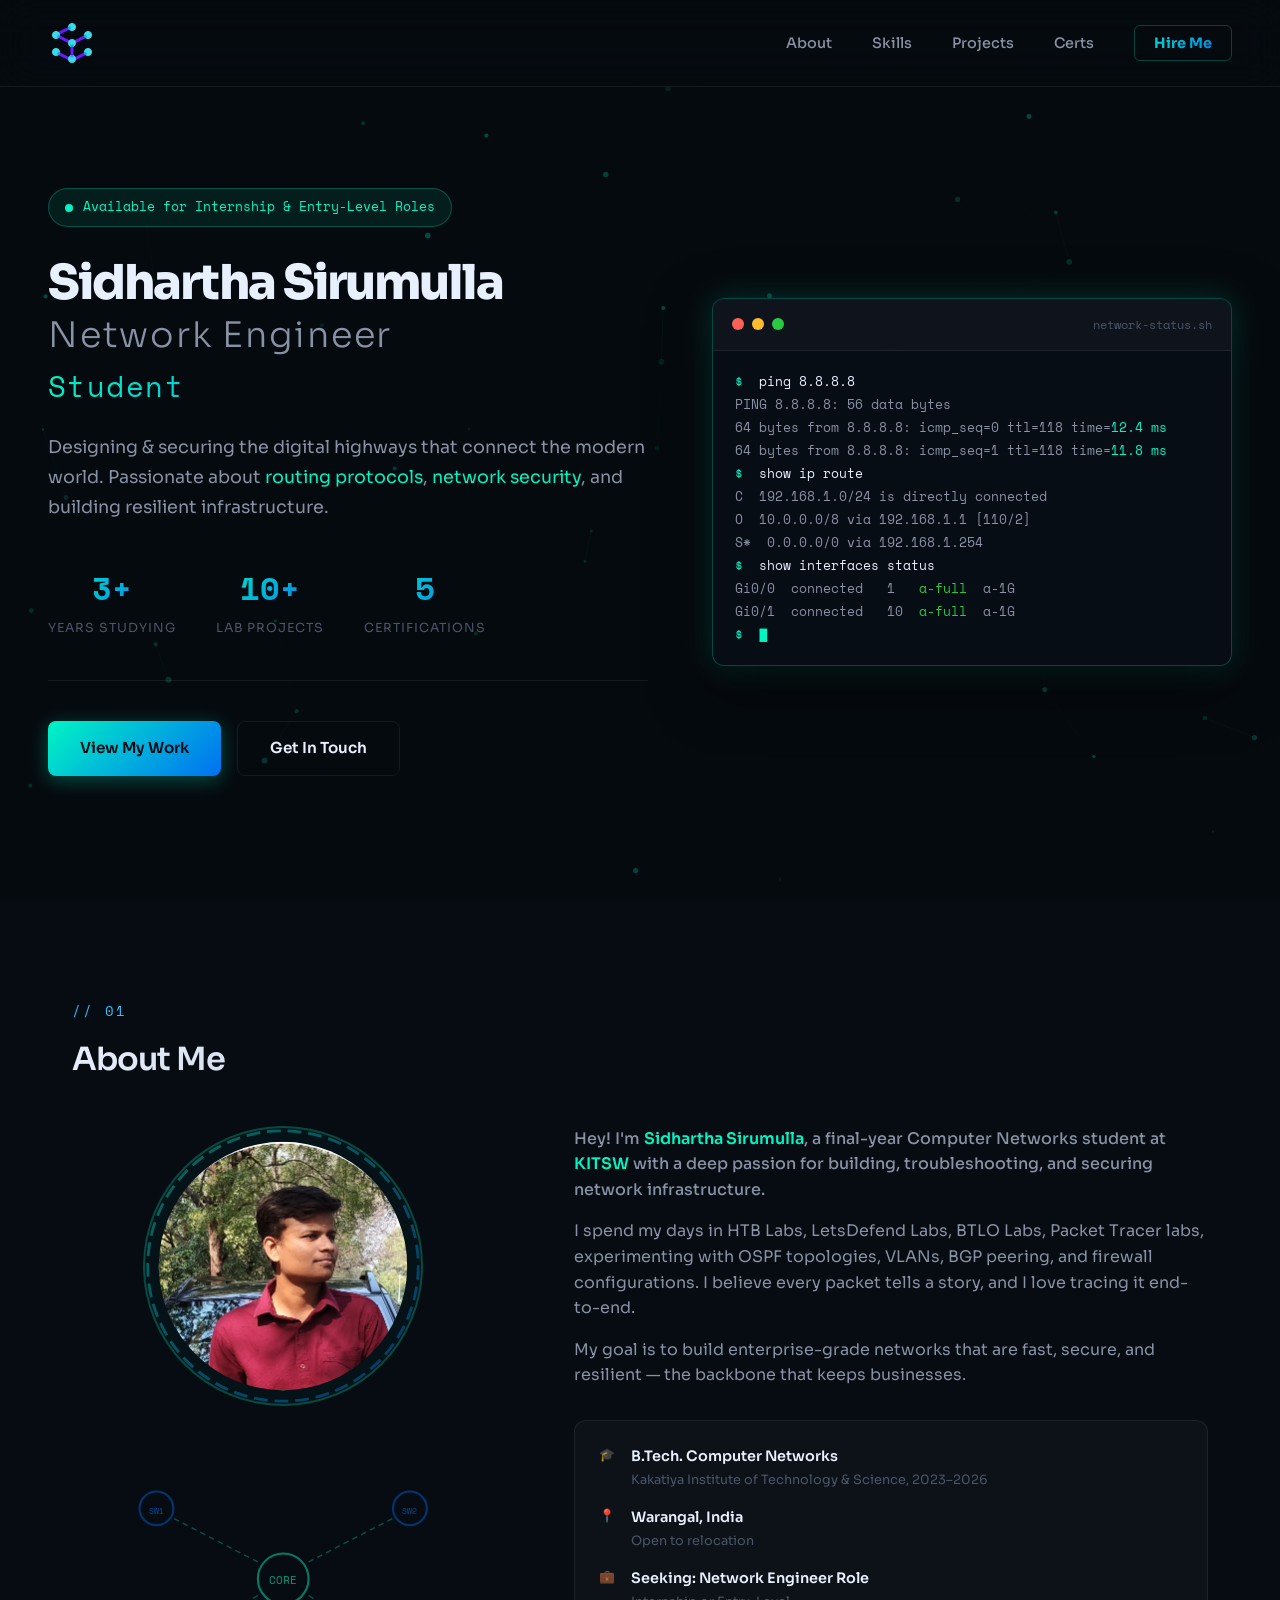
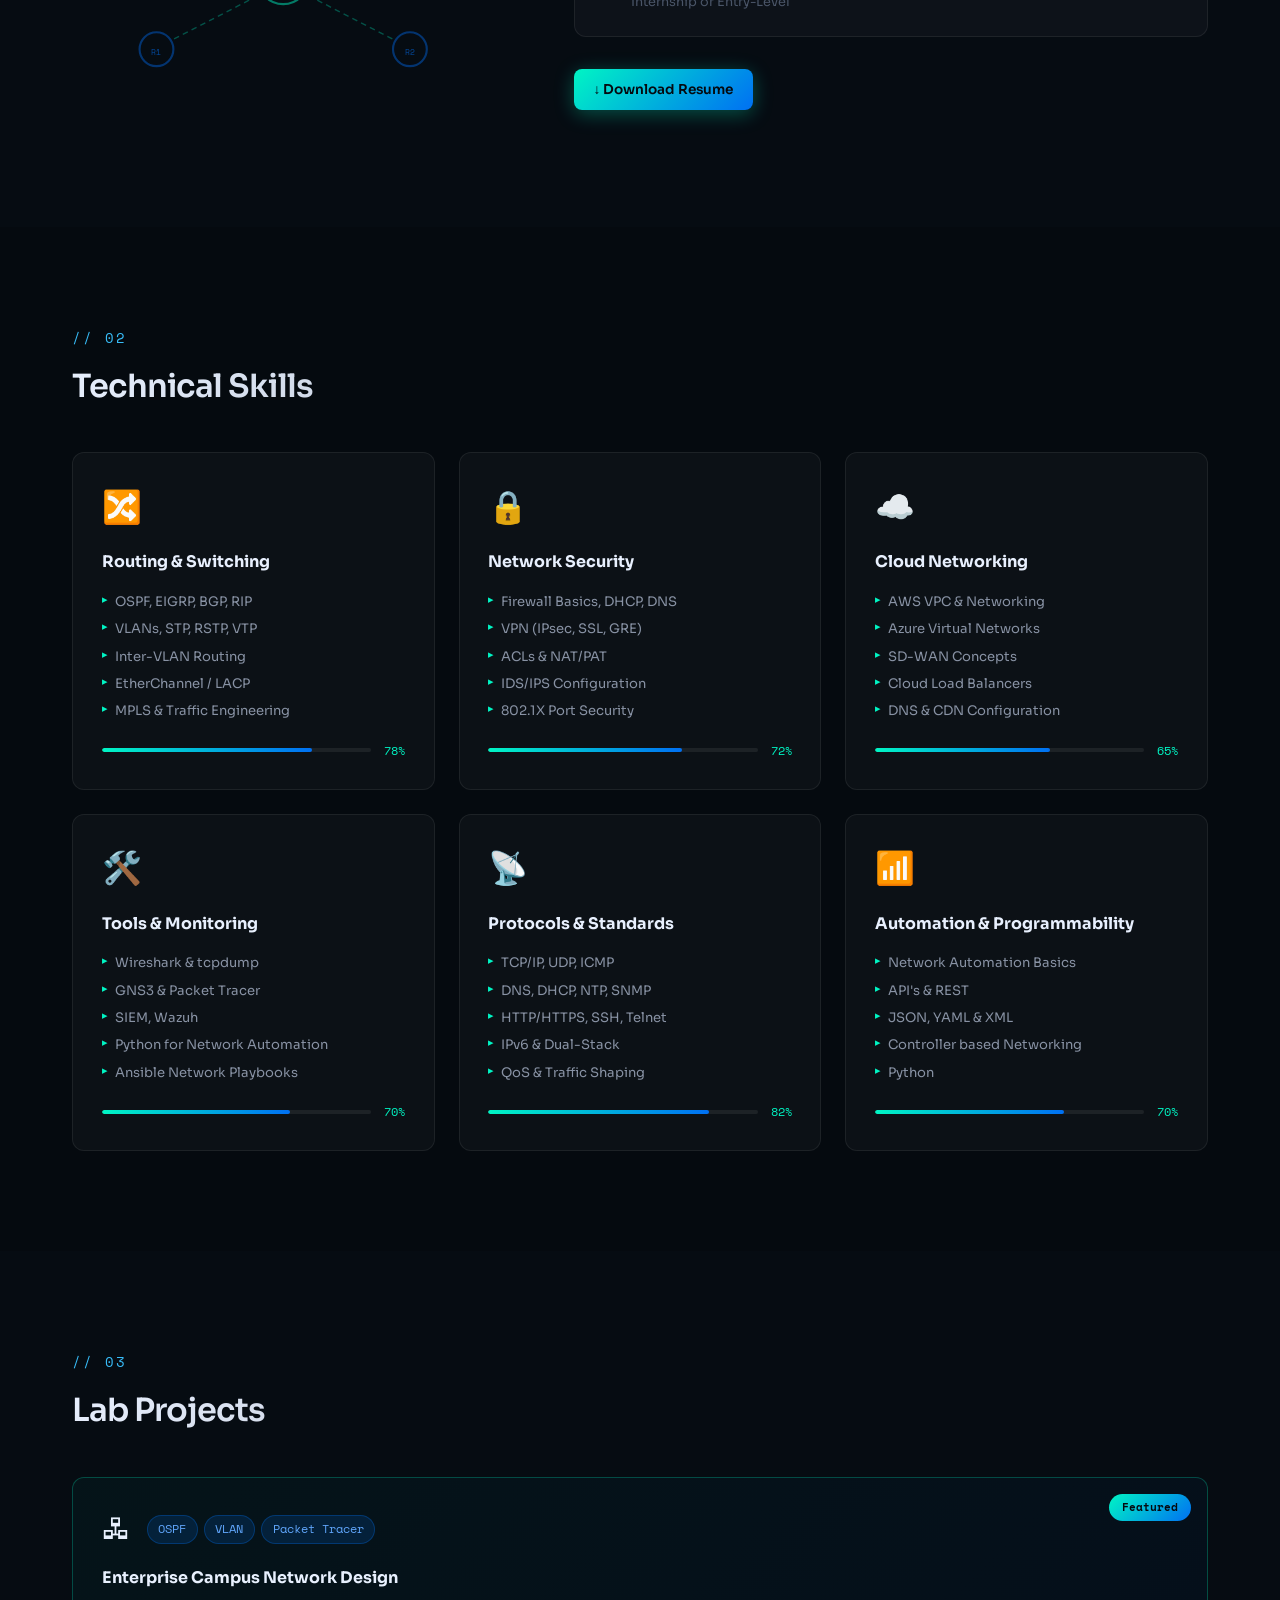
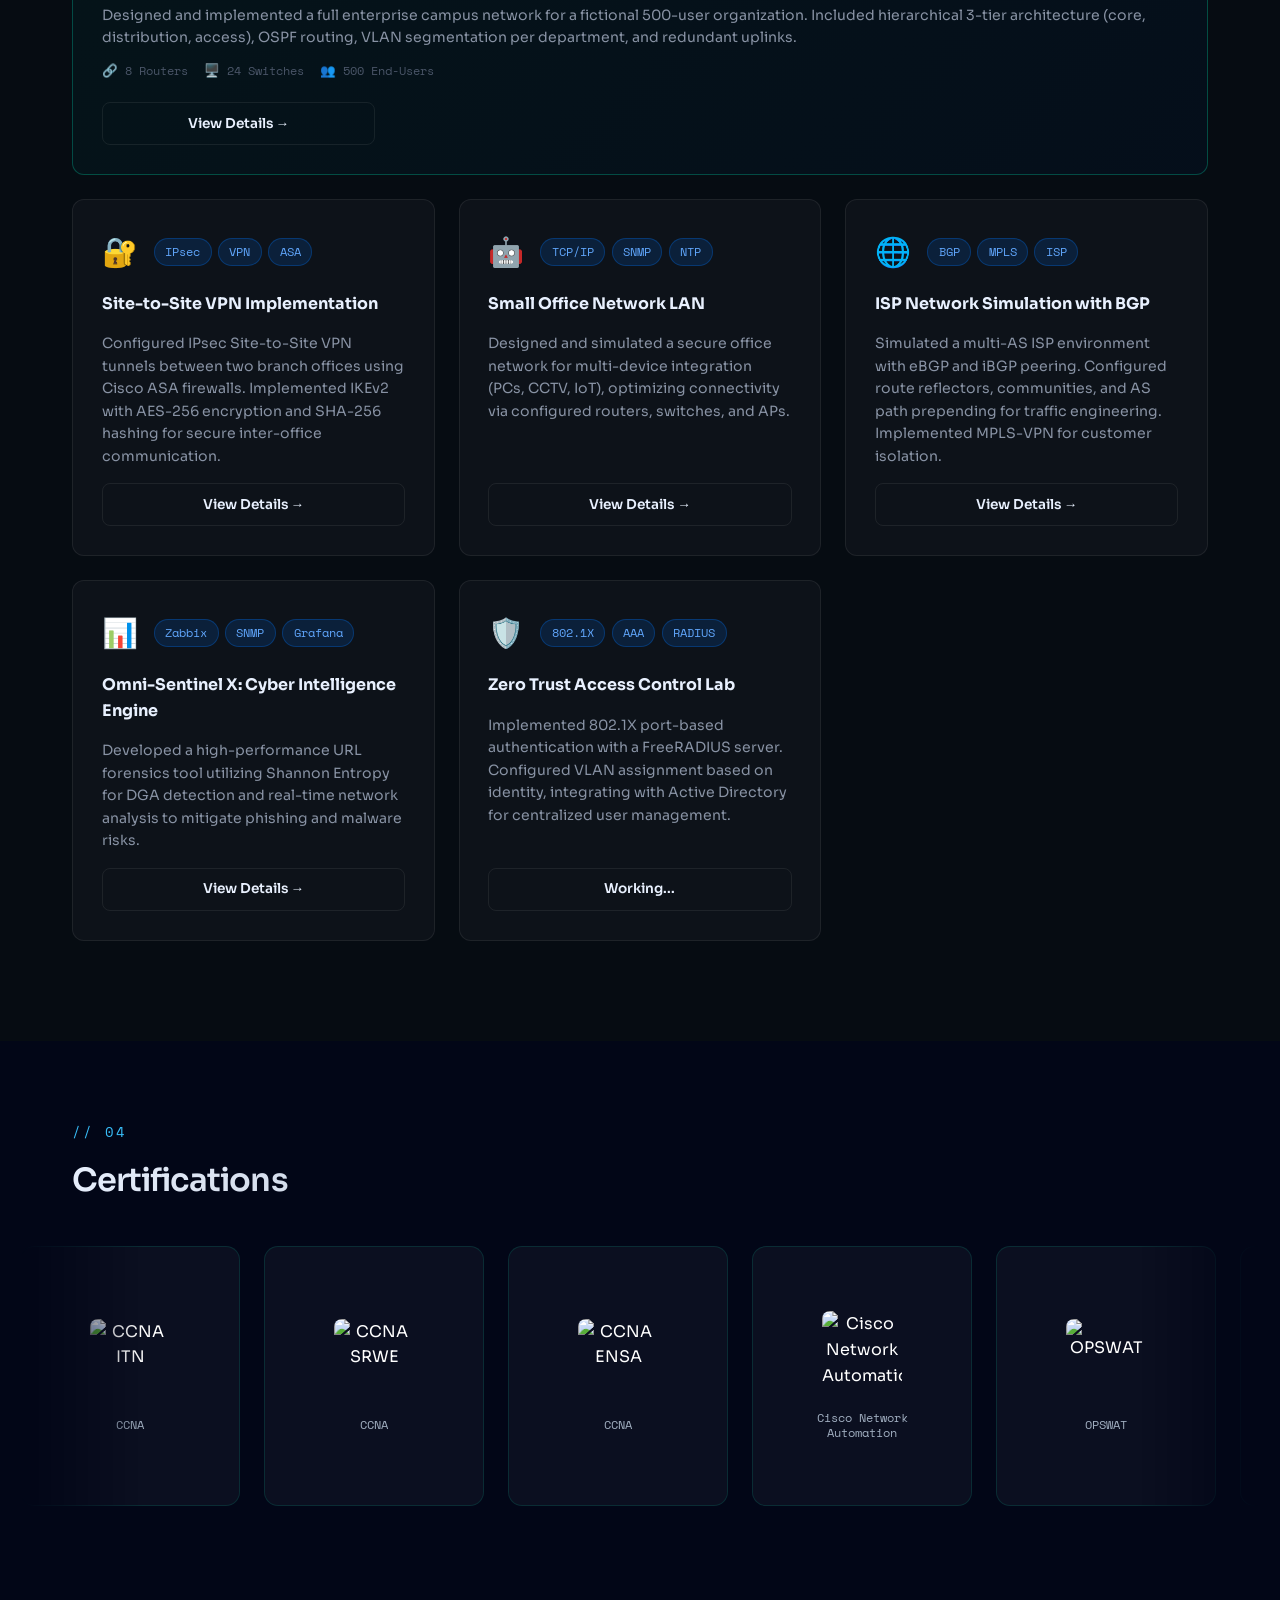
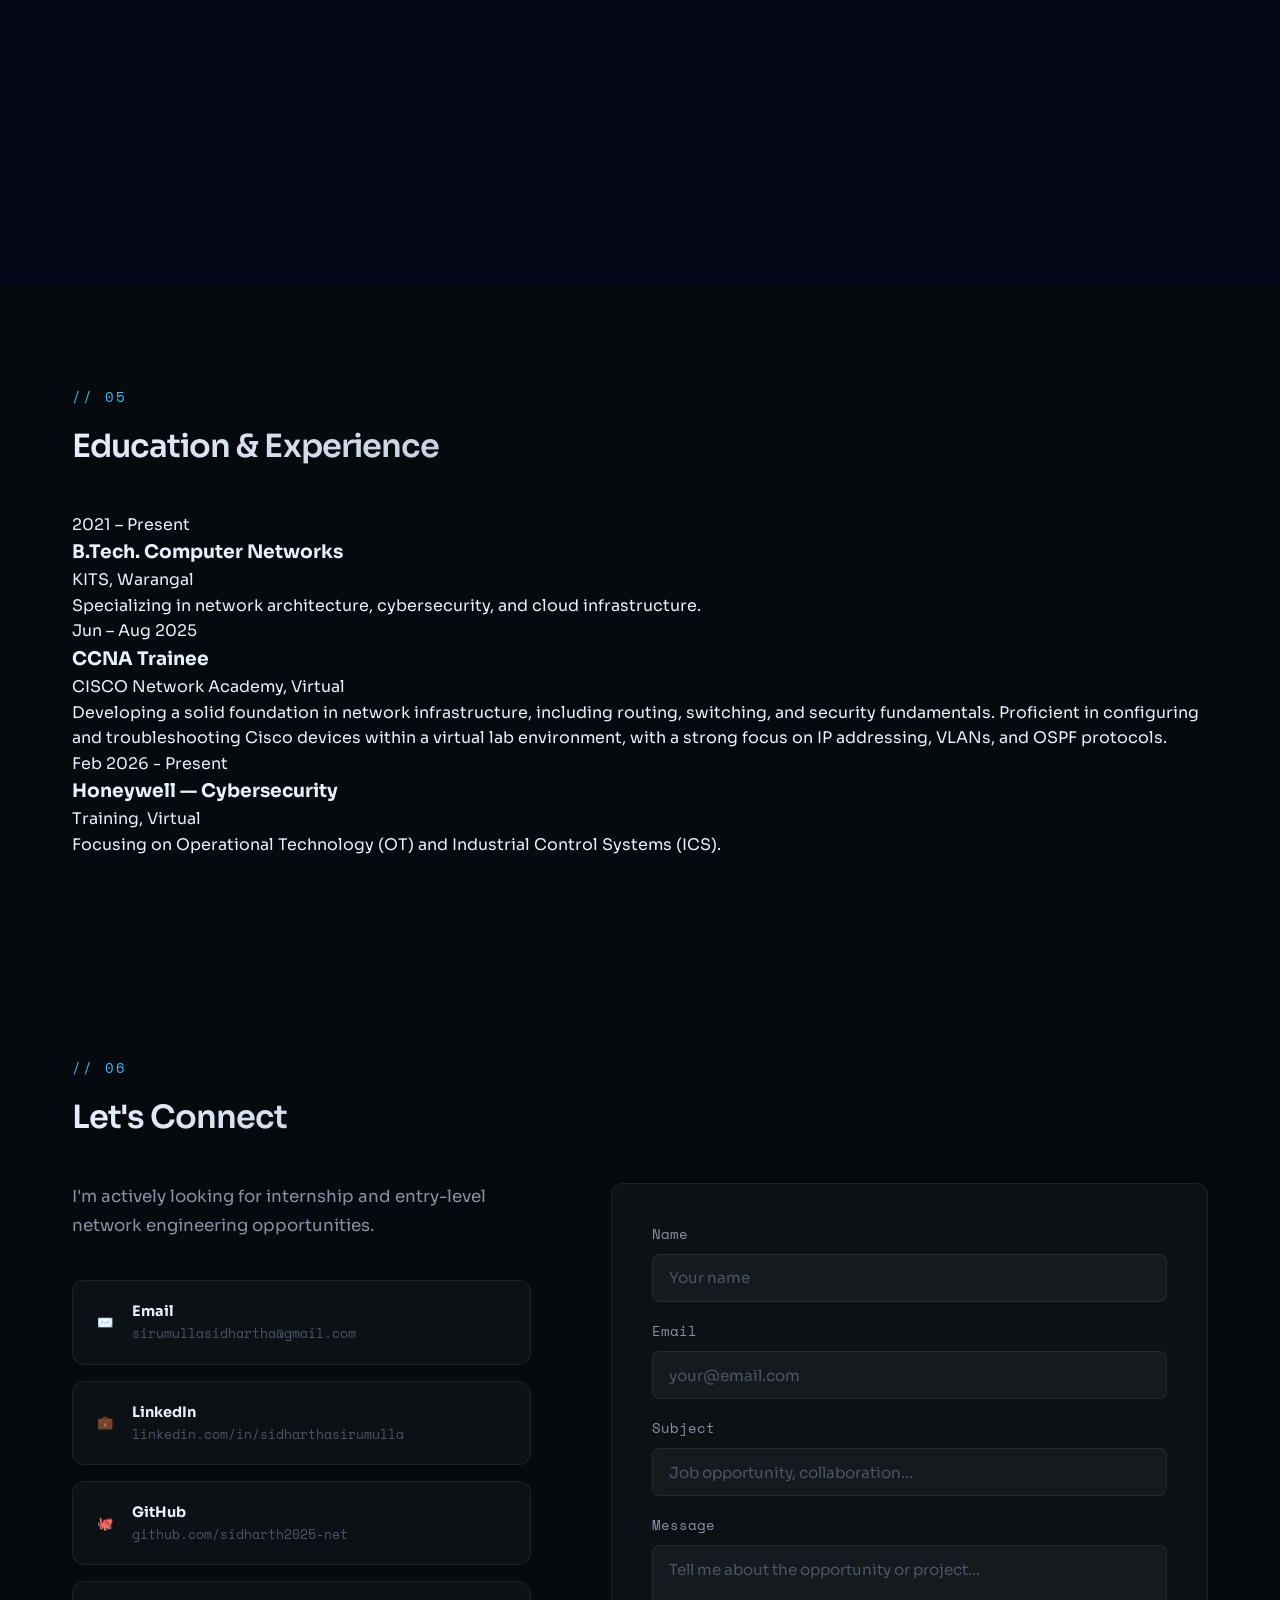
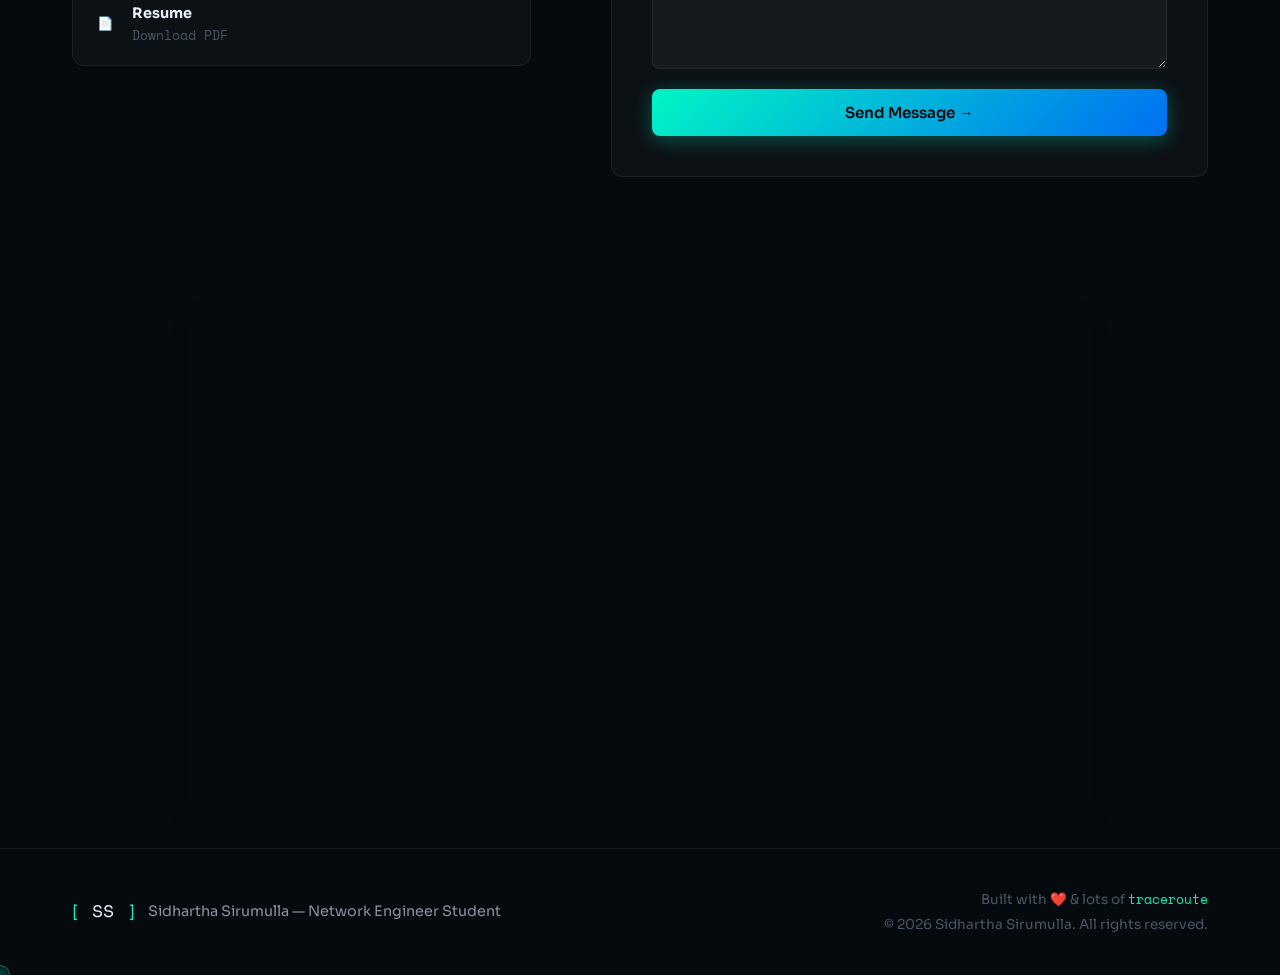
==== index.html @ 229ccf68 "Replace images in marquee with new logos" ====
<!DOCTYPE html>
<html lang="en">
<head>
  <meta charset="UTF-8" />
  <meta name="viewport" content="width=device-width, initial-scale=1.0" />
  <title>Sidhartha Sirumulla — Network Engineer</title>
  <link rel="stylesheet" href="css/style.css" />
  <link rel="preconnect" href="https://fonts.googleapis.com">
  <link href="https://fonts.googleapis.com/css2?family=Space+Mono:ital,wght@0,400;0,700;1,400&family=Sora:wght@300;400;500;600;700;800&display=swap" rel="stylesheet">
</head>
<body>

  <!-- Animated background -->
  <canvas id="networkCanvas"></canvas>

  <!-- Navigation -->
  <nav class="nav" id="nav">
    <div class="nav__logo">
      <span class="nav__logo-bracket"><img src="assets/logo.png" alt="Network Logo" class="circle-logo"></span>
     </div>

    <ul class="nav__links">
      <li><a href="#about">About</a></li>
      <li><a href="#skills">Skills</a></li>
      <li><a href="#projects">Projects</a></li>
      <li><a href="#certifications">Certs</a></li>
      <li><a href="#contact" class="nav__cta">Hire Me</a></li>
    </ul>
    <button class="nav__hamburger" id="hamburger" aria-label="Menu">
      <span></span><span></span><span></span>
    </button>
  </nav>

  <!-- Mobile Menu -->
  <div class="mobile-menu" id="mobileMenu">
    <ul>
      <li><a href="#about" class="mobile-link">About</a></li>
      <li><a href="#skills" class="mobile-link">Skills</a></li>
      <li><a href="#projects" class="mobile-link">Projects</a></li>
      <li><a href="#certifications" class="mobile-link">Certs</a></li>
      <li><a href="#contact" class="mobile-link">Hire Me</a></li>
    </ul>
  </div>

  <!-- Hero Section -->
  <section class="hero" id="home">
    <div class="hero__content">
      <div class="hero__tag">
        <span class="dot pulse"></span>
        Available for Internship &amp; Entry-Level Roles
      </div>
      <h1 class="hero__title">
        <span class="hero__name">Sidhartha Sirumulla</span>
        <span class="hero__role">Network Engineer</span>
        <span class="hero__role hero__role--accent">Student</span>
      </h1>
      <p class="hero__subtitle">
        Designing &amp; securing the digital highways that connect the modern world. 
        Passionate about <em>routing protocols</em>, <em>network security</em>, and building 
        resilient infrastructure.
      </p>
      <div class="hero__stats">
        <div class="stat">
          <span class="stat__number">3+</span>
          <span class="stat__label">Years Studying</span>
        </div>
        <div class="stat">
          <span class="stat__number">10+</span>
          <span class="stat__label">Lab Projects</span>
        </div>
        <div class="stat">
          <span class="stat__number">5</span>
          <span class="stat__label">Certifications</span>
        </div>
      </div>
      <div class="hero__actions">
        <a href="#projects" class="btn btn--primary">View My Work</a>
        <a href="#contact" class="btn btn--ghost">Get In Touch</a>
      </div>
    </div>
    <div class="hero__visual">
      <div class="terminal">
        <div class="terminal__header">
          <span class="terminal__dot terminal__dot--red"></span>
          <span class="terminal__dot terminal__dot--yellow"></span>
          <span class="terminal__dot terminal__dot--green"></span>
          <span class="terminal__title">network-status.sh</span>
        </div>
        <div class="terminal__body" id="terminalBody">
          <div class="terminal__line"><span class="t-prompt">$</span> <span class="t-cmd">ping 8.8.8.8</span></div>
          <div class="terminal__line t-output">PING 8.8.8.8: 56 data bytes</div>
          <div class="terminal__line t-output">64 bytes from 8.8.8.8: icmp_seq=0 ttl=118 time=<span class="t-highlight">12.4 ms</span></div>
          <div class="terminal__line t-output">64 bytes from 8.8.8.8: icmp_seq=1 ttl=118 time=<span class="t-highlight">11.8 ms</span></div>
          <div class="terminal__line"><span class="t-prompt">$</span> <span class="t-cmd">show ip route</span></div>
          <div class="terminal__line t-output">C&nbsp;&nbsp;192.168.1.0/24 is directly connected</div>
          <div class="terminal__line t-output">O&nbsp;&nbsp;10.0.0.0/8 via 192.168.1.1 [110/2]</div>
          <div class="terminal__line t-output">S*&nbsp; 0.0.0.0/0 via 192.168.1.254</div>
          <div class="terminal__line"><span class="t-prompt">$</span> <span class="t-cmd">show interfaces status</span></div>
          <div class="terminal__line t-output">Gi0/0&nbsp;&nbsp;connected&nbsp;&nbsp;&nbsp;1&nbsp;&nbsp;&nbsp;<span class="t-green">a-full</span>&nbsp;&nbsp;a-1G</div>
          <div class="terminal__line t-output">Gi0/1&nbsp;&nbsp;connected&nbsp;&nbsp;&nbsp;10&nbsp;&nbsp;<span class="t-green">a-full</span>&nbsp;&nbsp;a-1G</div>
          <div class="terminal__line"><span class="t-prompt">$</span> <span class="t-cursor">█</span></div>
        </div>
      </div>
    </div>
  </section>

  <!-- About Section -->
  <section class="section about" id="about">
    <div class="container">
      <div class="section__header">
        <span class="section__tag">// 01</span>
        <h2 class="section__title">About Me</h2>
      </div>
      <div class="about__grid">
        <div class="about__image-wrapper">
          <div class="about__avatar">
            <div class="about__avatar-inner">
              <svg viewBox="0 0 200 200" class="avatar-svg" xmlns="http://www.w3.org/2000/svg">
                <defs>
                  <pattern id="userImage" x="0" y="0" height="100%" width="100%" patternContentUnits="objectBoundingBox">
                   <image href="assets/SID.png" preserveAspectRatio="xMidYMid slice" x="0" y="0" width="1" height="1" />
                  </pattern>
                  <linearGradient id="avatarGrad" x1="0%" y1="0%" x2="100%" y2="100%">
                    <stop offset="0%" style="stop-color:#00f5c4;stop-opacity:1" />
                    <stop offset="100%" style="stop-color:#0070f3;stop-opacity:1" />
                  </linearGradient>
                </defs>
                <circle cx="100" cy="100" r="90" fill="url(#userImage)" />
                <circle cx="100" cy="100" r="98" fill="none" stroke="url(#avatarGrad)" stroke-width="2" stroke-dasharray="10 5" opacity="0.4"/>
              </svg>
            </div>
          </div>
          <div class="about__topology">
            <svg viewBox="0 0 300 200" class="topology-svg">
              <defs>
                <marker id="arrow" markerWidth="8" markerHeight="8" refX="4" refY="4" orient="auto">
                  <path d="M0,0 L0,8 L8,4 z" fill="#00f5c4" opacity="0.6"/>
                </marker>
              </defs>
              <circle cx="150" cy="100" r="18" fill="none" stroke="#00f5c4" stroke-width="1.5" opacity="0.8"/>
              <circle cx="60" cy="50" r="12" fill="none" stroke="#0070f3" stroke-width="1.5" opacity="0.7"/>
              <circle cx="240" cy="50" r="12" fill="none" stroke="#0070f3" stroke-width="1.5" opacity="0.7"/>
              <circle cx="60" cy="150" r="12" fill="none" stroke="#0070f3" stroke-width="1.5" opacity="0.7"/>
              <circle cx="240" cy="150" r="12" fill="none" stroke="#0070f3" stroke-width="1.5" opacity="0.7"/>
              <line x1="132" y1="88" x2="72" y2="57" stroke="#00f5c4" stroke-width="1" opacity="0.5" stroke-dasharray="4 3"/>
              <line x1="168" y1="88" x2="228" y2="57" stroke="#00f5c4" stroke-width="1" opacity="0.5" stroke-dasharray="4 3"/>
              <line x1="132" y1="112" x2="72" y2="143" stroke="#00f5c4" stroke-width="1" opacity="0.5" stroke-dasharray="4 3"/>
              <line x1="168" y1="112" x2="228" y2="143" stroke="#00f5c4" stroke-width="1" opacity="0.5" stroke-dasharray="4 3"/>
              <text x="150" y="104" text-anchor="middle" fill="#00f5c4" font-size="8" font-family="Space Mono">CORE</text>
              <text x="60" y="54" text-anchor="middle" fill="#0070f3" font-size="6" font-family="Space Mono">SW1</text>
              <text x="240" y="54" text-anchor="middle" fill="#0070f3" font-size="6" font-family="Space Mono">SW2</text>
              <text x="60" y="154" text-anchor="middle" fill="#0070f3" font-size="6" font-family="Space Mono">R1</text>
              <text x="240" y="154" text-anchor="middle" fill="#0070f3" font-size="6" font-family="Space Mono">R2</text>
            </svg>
          </div>
        </div>
        <div class="about__text">
          <p class="about__intro">
            Hey! I'm <strong>Sidhartha Sirumulla</strong>, a final-year Computer Networks student at 
            <strong>KITSW</strong> with a deep passion for building, troubleshooting, and securing 
            network infrastructure.
          </p>
          <p>
            I spend my days in HTB Labs, LetsDefend Labs, BTLO Labs, Packet Tracer labs, experimenting with OSPF topologies, 
            VLANs, BGP peering, and firewall configurations. I believe every packet tells a story, 
            and I love tracing it end-to-end.
          </p>
          <p>
            My goal is to build enterprise-grade networks that are fast, secure, and resilient — 
            the backbone that keeps businesses.
          </p>
          <div class="about__highlights">
            <div class="highlight">
              <span class="highlight__icon">🎓</span>
              <div>
                <strong>B.Tech. Computer Networks</strong>
                <span>Kakatiya Institute of Technology &amp; Science, 2023–2026</span>
              </div>
            </div>
            <div class="highlight">
              <span class="highlight__icon">📍</span>
              <div>
                <strong>Warangal, India</strong>
                <span>Open to relocation</span>
              </div>
            </div>
            <div class="highlight">
              <span class="highlight__icon">💼</span>
              <div>
                <strong>Seeking: Network Engineer Role</strong>
                <span>Internship or Entry-Level</span>
              </div>
            </div>
          </div>
          <a href="#" class="btn btn--primary btn--sm" download>↓ Download Resume</a>
        </div>
      </div>
    </div>
  </section>

  <!-- Skills Section -->
  <section class="section skills" id="skills">
    <div class="container">
      <div class="section__header">
        <span class="section__tag">// 02</span>
        <h2 class="section__title">Technical Skills</h2>
      </div>
      <div class="skills__grid">
        <div class="skill-card" data-category="routing">
          <div class="skill-card__icon">🔀</div>
          <h3>Routing &amp; Switching</h3>
          <ul class="skill-list">
            <li>OSPF, EIGRP, BGP, RIP</li>
            <li>VLANs, STP, RSTP, VTP</li>
            <li>Inter-VLAN Routing</li>
            <li>EtherChannel / LACP</li>
            <li>MPLS &amp; Traffic Engineering</li>
          </ul>
          <div class="skill-bar">
            <div class="skill-bar__fill" data-width="78"></div>
            <span>78%</span>
          </div>
        </div>

        <div class="skill-card" data-category="security">
          <div class="skill-card__icon">🔒</div>
          <h3>Network Security</h3>
          <ul class="skill-list">
            <li>Firewall Basics, DHCP, DNS</li>
            <li>VPN (IPsec, SSL, GRE)</li>
            <li>ACLs &amp; NAT/PAT</li>
            <li>IDS/IPS Configuration</li>
            <li>802.1X Port Security</li>
          </ul>
          <div class="skill-bar">
            <div class="skill-bar__fill" data-width="72"></div>
            <span>72%</span>
          </div>
        </div>

        <div class="skill-card" data-category="cloud">
          <div class="skill-card__icon">☁️</div>
          <h3>Cloud Networking</h3>
          <ul class="skill-list">
            <li>AWS VPC &amp; Networking</li>
            <li>Azure Virtual Networks</li>
            <li>SD-WAN Concepts</li>
            <li>Cloud Load Balancers</li>
            <li>DNS &amp; CDN Configuration</li>
          </ul>
          <div class="skill-bar">
            <div class="skill-bar__fill" data-width="65"></div>
            <span>65%</span>
          </div>
        </div>

        <div class="skill-card" data-category="tools">
          <div class="skill-card__icon">🛠️</div>
          <h3>Tools &amp; Monitoring</h3>
          <ul class="skill-list">
            <li>Wireshark &amp; tcpdump</li>
            <li>GNS3 &amp; Packet Tracer</li>
            <li>SIEM, Wazuh</li>
            <li>Python for Network Automation</li>
            <li>Ansible Network Playbooks</li>
          </ul>
          <div class="skill-bar">
            <div class="skill-bar__fill" data-width="70"></div>
            <span>70%</span>
          </div>
        </div>

        <div class="skill-card" data-category="protocols">
          <div class="skill-card__icon">📡</div>
          <h3>Protocols &amp; Standards</h3>
          <ul class="skill-list">
            <li>TCP/IP, UDP, ICMP</li>
            <li>DNS, DHCP, NTP, SNMP</li>
            <li>HTTP/HTTPS, SSH, Telnet</li>
            <li>IPv6 &amp; Dual-Stack</li>
            <li>QoS &amp; Traffic Shaping</li>
          </ul>
          <div class="skill-bar">
            <div class="skill-bar__fill" data-width="82"></div>
            <span>82%</span>
          </div>
        </div>

        <div class="skill-card" data-category="wireless">
          <div class="skill-card__icon">📶</div>
          <h3>Automation &amp; Programmability</h3>
          <ul class="skill-list">
            <li>Network Automation Basics</li>
            <li>API's &amp; REST</li>
            <li>JSON, YAML &amp; XML</li>
            <li>Controller based Networking</li>
            <li>Python</li>
          </ul>
          <div class="skill-bar">
            <div class="skill-bar__fill" data-width="70"></div>
            <span>70%</span>
          </div>
        </div>
      </div>
    </div>
  </section>

  <!-- Projects Section -->
  <section class="section projects" id="projects">
    <div class="container">
      <div class="section__header">
        <span class="section__tag">// 03</span>
        <h2 class="section__title">Lab Projects</h2>
      </div>
      <div class="projects__grid">

        <div class="project-card project-card--featured">
          <div class="project-card__badge">Featured</div>
          <div class="project-card__header">
            <span class="project-card__icon">🖧</span>
            <div class="project-card__tags">
              <span class="tag">OSPF</span>
              <span class="tag">VLAN</span>
              <span class="tag">Packet Tracer</span>
            </div>
          </div>
          <h3>Enterprise Campus Network Design</h3>
          <p>Designed and implemented a full enterprise campus network for a fictional 500-user organization. Included hierarchical 3-tier architecture (core, distribution, access), OSPF routing, VLAN segmentation per department, and redundant uplinks.</p>
          <div class="project-card__meta">
            <span>🔗 8 Routers</span>
            <span>🖥️ 24 Switches</span>
            <span>👥 500 End-Users</span>
          </div>
          <a href="https://github.com/sidharth2025-net/" class="btn btn--ghost btn--sm">View Details →</a>
        </div>

        <div class="project-card">
          <div class="project-card__header">
            <span class="project-card__icon">🔐</span>
            <div class="project-card__tags">
              <span class="tag">IPsec</span>
              <span class="tag">VPN</span>
              <span class="tag">ASA</span>
            </div>
          </div>
          <h3>Site-to-Site VPN Implementation</h3>
          <p>Configured IPsec Site-to-Site VPN tunnels between two branch offices using Cisco ASA firewalls. Implemented IKEv2 with AES-256 encryption and SHA-256 hashing for secure inter-office communication.</p>
          <a href="#" class="btn btn--ghost btn--sm">View Details →</a>
        </div>

        <div class="project-card">
          <div class="project-card__header">
            <span class="project-card__icon">🤖</span>
            <div class="project-card__tags">
              <span class="tag">TCP/IP</span>
              <span class="tag">SNMP</span>
              <span class="tag">NTP</span>
            </div>
          </div>
          <h3>Small Office Network LAN</h3>
          <p>Designed and simulated a secure office network for multi-device integration (PCs, CCTV, IoT), optimizing connectivity via configured routers, switches, and APs.</p>
          <a href="https://github.com/sidharth2025-net/" class="btn btn--ghost btn--sm">View Details →</a>
        </div>

        <div class="project-card">
          <div class="project-card__header">
            <span class="project-card__icon">🌐</span>
            <div class="project-card__tags">
              <span class="tag">BGP</span>
              <span class="tag">MPLS</span>
              <span class="tag">ISP</span>
            </div>
          </div>
          <h3>ISP Network Simulation with BGP</h3>
          <p>Simulated a multi-AS ISP environment with eBGP and iBGP peering. Configured route reflectors, communities, and AS path prepending for traffic engineering. Implemented MPLS-VPN for customer isolation.</p>
          <a href="https://github.com/sidharth2025-net/" class="btn btn--ghost btn--sm">View Details →</a>
        </div>

        <div class="project-card">
          <div class="project-card__header">
            <span class="project-card__icon">📊</span>
            <div class="project-card__tags">
              <span class="tag">Zabbix</span>
              <span class="tag">SNMP</span>
              <span class="tag">Grafana</span>
            </div>
          </div>
          <h3>Omni-Sentinel X: Cyber Intelligence Engine</h3>
          <p>Developed a high-performance URL forensics tool utilizing Shannon Entropy for DGA detection and real-time network analysis to mitigate phishing and malware risks.</p>
          <a href="https://github.com/sidharth2025-net/" class="btn btn--ghost btn--sm">View Details →</a>
        </div>

        <div class="project-card">
          <div class="project-card__header">
            <span class="project-card__icon">🛡️</span>
            <div class="project-card__tags">
              <span class="tag">802.1X</span>
              <span class="tag">AAA</span>
              <span class="tag">RADIUS</span>
            </div>
          </div>
          <h3>Zero Trust Access Control Lab</h3>
          <p>Implemented 802.1X port-based authentication with a FreeRADIUS server. Configured VLAN assignment based on identity, integrating with Active Directory for centralized user management.</p>
          <a href="#" class="btn btn--ghost btn--sm">Working...</a>
        </div>

      </div>
    </div>
  </section>

  <!-- Certifications Section (Slider) -->
  <section class="section certifications" id="certifications">
    <div class="container">
      <div class="section__header">
        <span class="section__tag">// 04</span>
        <h2 class="section__title">Certifications</h2>
      </div>
    </div>

    <div class="slider">
      <div class="slide-track">
        <!-- 1 -->
        <a href="https://www.credly.com/badges/31ad99c6-0f93-495c-8d7b-565d39bf2bb3/linked_in_profile" target="_blank" class="slide">
          <img src="https://images.credly.com/size/680x680/images/70d71df5-f3dc-4380-9b9d-f22513a70417/CCNAITN__1_.png" alt="CCNA ITN">
          <p>CCNA</p>
        </a>
        <!-- 2 -->
        <a href="https://www.credly.com/badges/12c4d7bf-adf1-41ee-b54d-535ee3696ea5/linked_in_profile" target="_blank" class="slide">
          <img src="https://images.credly.com/size/680x680/images/f4ccdba9-dd65-4349-baad-8f05df116443/CCNASRWE__1_.png" alt="CCNA SRWE">
          <p>CCNA</p>
        </a>
        <!-- 3 -->
        <a href="https://www.credly.com/badges/fb88f563-c188-46c8-a377-d1b3a8cd65c1/linked_in_profile" target="_blank" class="slide">
          <img src="https://images.credly.com/size/680x680/images/0a6d331e-8abf-4272-a949-33f754569a76/CCNAENSA__1_.png" alt="CCNA ENSA">
          <p>CCNA</p>
        </a>
        <!-- 4 -->
        <a href="https://www.credly.com/badges/8f665a6a-078d-4576-93a8-9c869bc997ef/linked_in_profile" target="_blank" class="slide">
          <img src="https://images.credly.com/size/680x680/images/e4da2c8b-8802-40d5-88a0-990f75c34a73/blob" alt="Cisco Network Automation">
          <p>Cisco Network Automation</p>
        </a>
        <!-- 5 -->
        <a href="https://learn.opswatacademy.com/certificate/zWPYdnDJJw" target="_blank" class="slide">
          <img src="https://images.credly.com/size/680x680/images/f9f3c533-9b5a-47eb-8a3e-5734663116c0/image.png" alt="OPSWAT">
          <p>OPSWAT</p>
        </a>
        <!-- 6 -->
        <a href="https://www.credly.com/badges/f869fca0-7827-44db-8bab-03fd6849f8b8/linked_in_profile" target="_blank" class="slide">
          <img src="https://images.credly.com/size/680x680/images/30816e43-2550-4e1c-be22-3f03c5573bb9/blob" alt="AWS">
          <p>AWS</p>
        </a>
        <!-- 7 -->
        <a href="https://www.credly.com/badges/e4f4b823-d1fc-4715-b5f6-987aa0429d9c/linked_in_profile" target="_blank" class="slide">
          <img src="https://images.credly.com/size/680x680/images/4dda8ae4-99ee-476c-bca3-6f0adbab42fe/image.png" alt="Google Cloud Computing">
          <p>Google Cloud Computing</p>
        </a>
        <!-- 8 -->
        <a href="http://credly.com/badges/6d1bc478-bcc7-44dc-9717-500075e1c408/linked_in_profile" target="_blank" class="slide">
          <img src="https://images.credly.com/size/680x680/images/22a0ece5-ff05-4594-8320-25e55e9ae203/image.png" alt="Fortinet">
          <p>Fortinet</p>
        </a>
        <!-- 9 -->
        <a href="http://credly.com/badges/27a6719b-26fb-45d4-a42e-f6992ba24755/linked_in_profile" target="_blank" class="slide">
          <img src="https://images.credly.com/size/680x680/images/b3ed05c5-4411-4ee6-b2a2-58a187a76b8d/blob" alt="Cisco">
          <p>Cisco</p>
        </a>
        <!-- 10 -->
        <a href="https://www.credly.com/badges/2c34575e-73ba-4dc1-ade3-6cb97beffb94/linked_in_profile" target="_blank" class="slide">
          <img src="https://images.credly.com/size/680x680/images/00634f82-b07f-4bbd-a6bb-53de397fc3a6/image.png" alt="AWS">
          <p>AWS</p>
        </a>

        <!-- Duplicate set for seamless infinite scroll -->
        <a href="https://www.credly.com/badges/31ad99c6-0f93-495c-8d7b-565d39bf2bb3/linked_in_profile" target="_blank" class="slide">
          <img src="https://images.credly.com/size/680x680/images/70d71df5-f3dc-4380-9b9d-f22513a70417/CCNAITN__1_.png" alt="CCNA ITN">
          <p>CCNA</p>
        </a>
        <a href="https://www.credly.com/badges/12c4d7bf-adf1-41ee-b54d-535ee3696ea5/linked_in_profile" target="_blank" class="slide">
          <img src="https://images.credly.com/size/680x680/images/f4ccdba9-dd65-4349-baad-8f05df116443/CCNASRWE__1_.png" alt="CCNA SRWE">
          <p>CCNA</p>
        </a>
        <a href="https://www.credly.com/badges/fb88f563-c188-46c8-a377-d1b3a8cd65c1/linked_in_profile" target="_blank" class="slide">
          <img src="https://images.credly.com/size/680x680/images/0a6d331e-8abf-4272-a949-33f754569a76/CCNAENSA__1_.png" alt="CCNA ENSA">
          <p>CCNA</p>
        </a>
        <a href="https://www.credly.com/badges/8f665a6a-078d-4576-93a8-9c869bc997ef/linked_in_profile" target="_blank" class="slide">
          <img src="https://images.credly.com/size/680x680/images/e4da2c8b-8802-40d5-88a0-990f75c34a73/blob" alt="Cisco Network Automation">
          <p>Cisco Network Automation</p>
        </a>
        <a href="https://learn.opswatacademy.com/certificate/zWPYdnDJJw" target="_blank" class="slide">
          <img src="https://images.credly.com/size/680x680/images/f9f3c533-9b5a-47eb-8a3e-5734663116c0/image.png" alt="OPSWAT">
          <p>OPSWAT</p>
        </a>
        <a href="https://www.credly.com/badges/f869fca0-7827-44db-8bab-03fd6849f8b8/linked_in_profile" target="_blank" class="slide">
          <img src="https://images.credly.com/size/680x680/images/30816e43-2550-4e1c-be22-3f03c5573bb9/blob" alt="AWS">
          <p>AWS</p>
        </a>
        <a href="https://www.credly.com/badges/e4f4b823-d1fc-4715-b5f6-987aa0429d9c/linked_in_profile" target="_blank" class="slide">
          <img src="https://images.credly.com/size/680x680/images/4dda8ae4-99ee-476c-bca3-6f0adbab42fe/image.png" alt="Google Cloud Computing">
          <p>Google Cloud Computing</p>
        </a>
        <a href="http://credly.com/badges/6d1bc478-bcc7-44dc-9717-500075e1c408/linked_in_profile" target="_blank" class="slide">
          <img src="https://images.credly.com/size/680x680/images/22a0ece5-ff05-4594-8320-25e55e9ae203/image.png" alt="Fortinet">
          <p>Fortinet</p>
        </a>
        <a href="http://credly.com/badges/27a6719b-26fb-45d4-a42e-f6992ba24755/linked_in_profile" target="_blank" class="slide">
          <img src="https://images.credly.com/size/680x680/images/b3ed05c5-4411-4ee6-b2a2-58a187a76b8d/blob" alt="Cisco">
          <p>Cisco</p>
        </a>
        <a href="https://www.credly.com/badges/2c34575e-73ba-4dc1-ade3-6cb97beffb94/linked_in_profile" target="_blank" class="slide">
          <img src="https://images.credly.com/size/680x680/images/00634f82-b07f-4bbd-a6bb-53de397fc3a6/image.png" alt="AWS">
          <p>AWS</p>
        </a>
      </div>
    </div>

    <div class="marquee marquee--8">
      <div class="marquee__item">
        <img src="[data-uri]" width="100" height="100" alt="logo">
      </div>
      <div class="marquee__item">
        <img src="[data-uri]" width="100" height="100" alt="logo">
      </div>
      <div class="marquee__item">
        <img src="https://www.logo.wine/a/logo/Fortinet/Fortinet-Logo.wine.svg" width="100" height="100" alt="Fortinet">
      </div>
      <div class="marquee__item">
        <img src="https://www.vectorlogo.zone/logos/cisco/cisco-ar21.svg" width="100" height="100" alt="Cisco">
      </div>
      <div class="marquee__item">
        <img src="https://a.sfdcstatic.com/shared/images/c360-nav/salesforce-with-type-logo.svg" width="100" height="100" alt="Salesforce">
      </div>
      <div class="marquee__item">
        <img src="https://app.letsdefend.io/images/hb_logo.svg" width="100" height="100" alt="LetsDefend">
      </div>
      <div class="marquee__item">
        <img src="https://www.svgrepo.com/show/303143/microsoft-logo.svg" width="100" height="100" alt="Microsoft">
      </div>
      <div class="marquee__item">
        <img src="https://static.opswat.com/uploads/images/Socialimage300.png" width="100" height="100" alt="OPSWAT">
      </div>
      <div class="marquee__item">
        <img src="https://www.svgrepo.com/show/303108/google-icon-logo.svg" width="100" height="100" alt="HackTheBox">
      </div>
      <div class="marquee__item">
        <img src="https://www.svgrepo.com/svg/331300/aws" width="100" height="100" alt="Blue Team Labs">
      </div>
      <div class="marquee__item">
        <img src="https://www.honeywell.com/content/dam/honeywellbt/en/images/logos/honeywell-logo.svg" width="100" height="100" alt="Honeywell">
      </div>
    </div>
  </section>

  <!-- Education / Timeline -->
  <section class="section education" id="education">
    <div class="container">
      <div class="section__header">
        <span class="section__tag">// 05</span>
        <h2 class="section__title">Education &amp; Experience</h2>
      </div>
      <div class="timeline">
        <div class="timeline__item">
          <div class="timeline__dot"></div>
          <div class="timeline__date">2021 – Present</div>
          <div class="timeline__content">
            <h3>B.Tech. Computer Networks</h3>
            <span class="timeline__place">KITS, Warangal</span>
            <p>Specializing in network architecture, cybersecurity, and cloud infrastructure.</p>
          </div>
        </div>
        <div class="timeline__item">
          <div class="timeline__dot"></div>
          <div class="timeline__date">Jun – Aug 2025</div>
          <div class="timeline__content">
            <h3>CCNA Trainee</h3>
            <span class="timeline__place">CISCO Network Academy, Virtual</span>
            <p>Developing a solid foundation in network infrastructure, including routing, switching, and security fundamentals. Proficient in configuring and troubleshooting Cisco devices within a virtual lab environment, with a strong focus on IP addressing, VLANs, and OSPF protocols.</p>
          </div>
        </div>
        <div class="timeline__item">
          <div class="timeline__dot"></div>
          <div class="timeline__date">Feb 2026 - Present</div>
          <div class="timeline__content">
            <h3>Honeywell — Cybersecurity</h3>
            <span class="timeline__place">Training, Virtual</span>
            <p>Focusing on Operational Technology (OT) and Industrial Control Systems (ICS).</p>
          </div>
        </div>
      </div>
    </div>
  </section>

  <!-- Contact Section -->
  <section class="section contact" id="contact">
    <div class="container">
      <div class="section__header">
        <span class="section__tag">// 06</span>
        <h2 class="section__title">Let's Connect</h2>
      </div>
      <div class="contact__grid">
        <div class="contact__info">
          <p class="contact__intro">
            I'm actively looking for internship and entry-level network engineering opportunities.
          </p>
          <div class="contact__links">
            <a href="mailto:sirumullasidhartha@gmail.com" class="contact__link">
              <span class="contact__link-icon">✉️</span>
              <div>
                <strong>Email</strong>
                <span>sirumullasidhartha@gmail.com</span>
              </div>
            </a>
            <a href="https://linkedin.com/in/sidharthasirumulla" target="_blank" class="contact__link">
              <span class="contact__link-icon">💼</span>
              <div>
                <strong>LinkedIn</strong>
                <span>linkedin.com/in/sidharthasirumulla</span>
              </div>
            </a>
            <a href="https://github.com/sidharth2025-net/" target="_blank" class="contact__link">
              <span class="contact__link-icon">🐙</span>
              <div>
                <strong>GitHub</strong>
                <span>github.com/sidharth2025-net</span>
              </div>
            </a>
            <a href="#" class="contact__link">
              <span class="contact__link-icon">📄</span>
              <div>
                <strong>Resume</strong>
                <span>Download PDF</span>
              </div>
            </a>
          </div>
        </div>
        <form class="contact__form" id="contactForm">
          <div class="form-group">
            <label for="name">Name</label>
            <input type="text" id="name" placeholder="Your name" required />
          </div>
          <div class="form-group">
            <label for="email">Email</label>
            <input type="email" id="email" placeholder="your@email.com" required />
          </div>
          <div class="form-group">
            <label for="subject">Subject</label>
            <input type="text" id="subject" placeholder="Job opportunity, collaboration..." />
          </div>
          <div class="form-group">
            <label for="message">Message</label>
            <textarea id="message" rows="5" placeholder="Tell me about the opportunity or project..." required></textarea>
          </div>
          <button type="submit" class="btn btn--primary btn--full">Send Message →</button>
        </form>
      </div>
    </div>
  </section>

  <!-- Map -->
  <section>
    <div class="map-wrap">
      <iframe
        src="https://www.google.com/maps?q=Hanamkonda,+Telangana&output=embed"
        loading="lazy"
        referrerpolicy="no-referrer-when-downgrade"
        allowfullscreen>
      </iframe>
    </div>
  </section>

  <!-- Footer -->
  <footer class="footer">
    <div class="container">
      <div class="footer__content">
        <div class="footer__left">
          <span class="nav__logo-bracket">[</span>
          <span class="nav__logo-text">SS</span>
          <span class="nav__logo-bracket">]</span>
          <p>Sidhartha Sirumulla — Network Engineer Student</p>
        </div>
        <div class="footer__right">
          <p>Built with ❤️ &amp; lots of <code>traceroute</code></p>
          <p class="footer__copy">© 2026 Sidhartha Sirumulla. All rights reserved.</p>
        </div>
      </div>
    </div>
  </footer>

  <!-- Slider CSS (inline for portability; move to style.css if preferred) -->
  <style>
    /* ── Certification Slider ── */
    .certifications .slider {
      overflow: hidden;
      width: 100%;
      margin-top: 2.5rem;
      -webkit-mask-image: linear-gradient(to right, transparent 0%, black 10%, black 90%, transparent 100%);
      mask-image: linear-gradient(to right, transparent 0%, black 10%, black 90%, transparent 100%);
    }

    .certifications .slide-track {
      display: flex;
      gap: 1.5rem;
      width: max-content;
      animation: certScroll 32s linear infinite;
    }

    .certifications .slide-track:hover {
      animation-play-state: paused;
    }

    .certifications .slide {
      display: flex;
      flex-direction: column;
      align-items: center;
      gap: 0.6rem;
      text-decoration: none;
      background: rgba(255, 255, 255, 0.04);
      border: 1px solid rgba(0, 245, 196, 0.12);
      border-radius: 14px;
      padding: 1.2rem 1.4rem;
      min-width: 130px;
      transition: border-color 0.25s, transform 0.25s, background 0.25s;
      cursor: pointer;
    }

    .certifications .slide:hover {
      border-color: rgba(0, 245, 196, 0.5);
      background: rgba(0, 245, 196, 0.06);
      transform: translateY(-4px);
    }

    .certifications .slide img {
      width: 80px;
      height: 80px;
      object-fit: contain;
      border-radius: 8px;
    }

    .certifications .slide p {
      font-size: 0.72rem;
      font-family: 'Space Mono', monospace;
      color: #a0aec0;
      text-align: center;
      margin: 0;
      line-height: 1.3;
      max-width: 110px;
    }

    @keyframes certScroll {
      0%   { transform: translateX(0); }
      100% { transform: translateX(-50%); }
    }
  </style>

  <script src="js/main.js"></script>
</body>
</html>
---- css/style.css ----
/* ===========================
   CSS VARIABLES & RESET
=========================== */
:root {
  --bg-primary: #050a0f;
  --bg-secondary: #080e17;
  --bg-card: rgba(255,255,255,0.03);
  --bg-card-hover: rgba(255,255,255,0.06);
  --accent-cyan: #00f5c4;
  --accent-blue: #0070f3;
  --accent-purple: #7c3aed;
  --text-primary: #e8f0fe;
  --text-secondary: #8892a4;
  --text-muted: #4a5568;
  --border: rgba(255,255,255,0.07);
  --border-accent: rgba(0,245,196,0.25);
  --font-main: 'Sora', sans-serif;
  --font-mono: 'Space Mono', monospace;
  --radius: 12px;
  --radius-sm: 8px;
  --shadow: 0 20px 60px rgba(0,0,0,0.5);
  --glow-cyan: 0 0 30px rgba(0,245,196,0.2);
  --glow-blue: 0 0 30px rgba(0,112,243,0.2);
  --transition: 0.3s cubic-bezier(0.4, 0, 0.2, 1);
}

*, *::before, *::after { box-sizing: border-box; margin: 0; padding: 0; }

html { scroll-behavior: smooth; }

body {
  font-family: var(--font-main);
  background: var(--bg-primary);
  color: var(--text-primary);
  overflow-x: hidden;
  line-height: 1.6;
}

a { color: inherit; text-decoration: none; }
img { display: block; max-width: 100%; }
ul { list-style: none; }

/* ===========================
   NETWORK CANVAS BG
=========================== */
#networkCanvas {
  position: fixed;
  top: 0; left: 0;
  width: 100%; height: 100%;
  z-index: 0;
  pointer-events: none;
  opacity: 0.4;
}

/* ===========================
   LAYOUT
=========================== */
.container {
  max-width: 1200px;
  margin: 0 auto;
  padding: 0 2rem;
  position: relative;
  z-index: 1;
}

.section {
  padding: 100px 0;
  position: relative;
  z-index: 1;
}

.section__header {
  margin-bottom: 4rem;
}

.section__tag {
  font-family: var(--font-mono);
  color: var(--accent-cyan);
  font-size: 0.85rem;
  letter-spacing: 2px;
  display: block;
  margin-bottom: 0.75rem;
}

.section__title {
  font-size: clamp(2rem, 4vw, 3rem);
  font-weight: 800;
  letter-spacing: -0.03em;
  background: linear-gradient(135deg, var(--text-primary) 0%, var(--text-secondary) 100%);
  -webkit-background-clip: text;
  -webkit-text-fill-color: transparent;
  background-clip: text;
}

/* ===========================
   NAVIGATION
=========================== */
.nav {
  position: fixed;
  top: 0; left: 0; right: 0;
  z-index: 1000;
  padding: 1.2rem 3rem;
  display: flex;
  align-items: center;
  justify-content: space-between;
  background: rgba(5, 10, 15, 0.8);
  backdrop-filter: blur(20px);
  border-bottom: 1px solid var(--border);
  transition: var(--transition);
}

.nav.scrolled {
  padding: 1rem 3rem;
  border-bottom-color: var(--border-accent);
}

.nav__logo {
  font-family: var(--font-mono);
  font-size: 1.2rem;
  font-weight: 700;
  cursor: pointer;
}

.nav__logo-bracket { color: var(--accent-cyan); }
.nav__logo-text { color: var(--text-primary); margin: 0 0.1rem; }

.nav__links {
  display: flex;
  align-items: center;
  gap: 2.5rem;
}

.nav__links a {
  font-size: 0.9rem;
  color: var(--text-secondary);
  transition: color var(--transition);
  font-weight: 500;
}

.nav__links a:hover { color: var(--text-primary); }

.nav__cta {
  background: linear-gradient(135deg, var(--accent-cyan), var(--accent-blue)) !important;
  -webkit-background-clip: text !important;
  -webkit-text-fill-color: transparent !important;
  background-clip: text !important;
  font-weight: 700 !important;
  border: 1px solid var(--border-accent);
  padding: 0.5rem 1.2rem;
  border-radius: 6px;
  transition: var(--transition) !important;
}

.nav__cta:hover {
  background: rgba(0,245,196,0.1) !important;
  -webkit-text-fill-color: var(--accent-cyan) !important;
  color: var(--accent-cyan) !important;
  box-shadow: var(--glow-cyan);
}

.nav__hamburger {
  display: none;
  background: none;
  border: none;
  cursor: pointer;
  flex-direction: column;
  gap: 5px;
  padding: 5px;
}

.nav__hamburger span {
  display: block;
  width: 24px;
  height: 2px;
  background: var(--text-primary);
  border-radius: 2px;
  transition: var(--transition);
}

/* ===========================
   MOBILE MENU
=========================== */
.mobile-menu {
  position: fixed;
  top: 0; right: -100%;
  width: 280px;
  height: 100vh;
  background: var(--bg-secondary);
  border-left: 1px solid var(--border);
  z-index: 999;
  transition: right 0.4s cubic-bezier(0.4, 0, 0.2, 1);
  padding: 5rem 2rem 2rem;
  display: flex;
  flex-direction: column;
}

.mobile-menu.open { right: 0; }

.mobile-menu ul { display: flex; flex-direction: column; gap: 1rem; }

.mobile-link {
  display: block;
  padding: 1rem 1.5rem;
  border: 1px solid var(--border);
  border-radius: var(--radius-sm);
  color: var(--text-primary);
  font-weight: 500;
  transition: var(--transition);
}

.mobile-link:hover {
  border-color: var(--border-accent);
  background: rgba(0,245,196,0.05);
  color: var(--accent-cyan);
}

/* ===========================
   BUTTONS
=========================== */
.btn {
  display: inline-flex;
  align-items: center;
  justify-content: center;
  gap: 0.5rem;
  padding: 0.9rem 2rem;
  border-radius: var(--radius-sm);
  font-family: var(--font-main);
  font-weight: 600;
  font-size: 0.95rem;
  cursor: pointer;
  transition: var(--transition);
  border: none;
  text-decoration: none;
}

.btn--primary {
  background: linear-gradient(135deg, var(--accent-cyan) 0%, var(--accent-blue) 100%);
  color: var(--bg-primary);
  box-shadow: 0 4px 20px rgba(0,245,196,0.3);
}

.btn--primary:hover {
  transform: translateY(-2px);
  box-shadow: 0 8px 30px rgba(0,245,196,0.4);
}

.btn--ghost {
  background: transparent;
  color: var(--text-primary);
  border: 1px solid var(--border);
}

.btn--ghost:hover {
  border-color: var(--accent-cyan);
  color: var(--accent-cyan);
  background: rgba(0,245,196,0.05);
}

.btn--sm { padding: 0.6rem 1.2rem; font-size: 0.85rem; }
.btn--full { width: 100%; }

/* ===========================
   HERO SECTION
=========================== */
.hero {
  min-height: 100vh;
  display: flex;
  align-items: center;
  padding: 8rem 3rem 4rem;
  gap: 4rem;
  max-width: 1300px;
  margin: 0 auto;
  position: relative;
  z-index: 1;
}

.hero__content {
  flex: 1;
  max-width: 620px;
}

.hero__tag {
  display: inline-flex;
  align-items: center;
  gap: 0.6rem;
  padding: 0.5rem 1rem;
  background: rgba(0,245,196,0.08);
  border: 1px solid var(--border-accent);
  border-radius: 30px;
  font-size: 0.8rem;
  color: var(--accent-cyan);
  margin-bottom: 2rem;
  font-family: var(--font-mono);
}

.dot {
  width: 8px;
  height: 8px;
  border-radius: 50%;
  background: var(--accent-cyan);
}

.dot.pulse {
  animation: pulse 2s infinite;
}

@keyframes pulse {
  0%, 100% { box-shadow: 0 0 0 0 rgba(0,245,196,0.4); }
  50% { box-shadow: 0 0 0 6px rgba(0,245,196,0); }
}

.hero__title {
  display: flex;
  flex-direction: column;
  margin-bottom: 1.5rem;
}

.hero__name {
  font-size: clamp(1rem, 4vw, 3rem);
  font-weight: 800;
  letter-spacing: -0.04em;
  line-height: 1;
  color: var(--text-primary);
}

.hero__role {
  font-size: clamp(1.5rem, 3vw, 2.2rem);
  font-weight: 300;
  letter-spacing: 0.05em;
  color: var(--text-secondary);
}

.hero__role--accent {
  font-size: clamp(1.2rem, 2.5vw, 1.8rem);
  background: linear-gradient(135deg, var(--accent-cyan), var(--accent-blue));
  -webkit-background-clip: text;
  -webkit-text-fill-color: transparent;
  background-clip: text;
  font-family: var(--font-mono);
}

.hero__subtitle {
  color: var(--text-secondary);
  font-size: 1.1rem;
  line-height: 1.7;
  margin-bottom: 2.5rem;
}

.hero__subtitle em {
  font-style: normal;
  color: var(--accent-cyan);
}

.hero__stats {
  display: flex;
  gap: 2.5rem;
  margin-bottom: 2.5rem;
  padding-bottom: 2.5rem;
  border-bottom: 1px solid var(--border);
}

.stat { text-align: center; }

.stat__number {
  display: block;
  font-size: 2rem;
  font-weight: 800;
  font-family: var(--font-mono);
  background: linear-gradient(135deg, var(--accent-cyan), var(--accent-blue));
  -webkit-background-clip: text;
  -webkit-text-fill-color: transparent;
  background-clip: text;
}

.stat__label {
  font-size: 0.78rem;
  color: var(--text-muted);
  text-transform: uppercase;
  letter-spacing: 1px;
}

.hero__actions {
  display: flex;
  gap: 1rem;
  flex-wrap: wrap;
}

/* Terminal */
.hero__visual {
  flex: 1;
  max-width: 520px;
  animation: float 6s ease-in-out infinite;
}

@keyframes float {
  0%, 100% { transform: translateY(0); }
  50% { transform: translateY(-12px); }
}

.terminal {
  background: rgba(8, 14, 23, 0.9);
  border: 1px solid var(--border-accent);
  border-radius: var(--radius);
  overflow: hidden;
  box-shadow: var(--shadow), var(--glow-cyan);
  backdrop-filter: blur(10px);
}

.terminal__header {
  display: flex;
  align-items: center;
  gap: 0.5rem;
  padding: 1rem 1.2rem;
  background: rgba(255,255,255,0.03);
  border-bottom: 1px solid var(--border);
}

.terminal__dot {
  width: 12px;
  height: 12px;
  border-radius: 50%;
}

.terminal__dot--red { background: #ff5f57; }
.terminal__dot--yellow { background: #ffbd2e; }
.terminal__dot--green { background: #28ca41; }

.terminal__title {
  margin-left: auto;
  font-family: var(--font-mono);
  font-size: 0.75rem;
  color: var(--text-muted);
}

.terminal__body {
  padding: 1.2rem 1.4rem;
  font-family: var(--font-mono);
  font-size: 0.8rem;
  line-height: 1.8;
}

.terminal__line { display: block; }

.t-prompt { color: var(--accent-cyan); margin-right: 0.5rem; }
.t-cmd { color: var(--text-primary); }
.t-output { color: var(--text-secondary); }
.t-highlight { color: var(--accent-cyan); }
.t-green { color: #28ca41; }

.t-cursor {
  display: inline-block;
  animation: blink 1.1s infinite;
  color: var(--accent-cyan);
}

@keyframes blink {
  0%, 100% { opacity: 1; }
  50% { opacity: 0; }
}

/* ===========================
   ABOUT SECTION
=========================== */
.about {
  background: rgba(8, 14, 23, 0.5);
}

.about__grid {
  display: grid;
  grid-template-columns: 1fr 1.5fr;
  gap: 5rem;
  align-items: start;
}

.about__image-wrapper {
  position: relative;
}

.about__avatar {
  width: 280px;
  height: 280px;
  margin: 0 auto;
  position: relative;
}

.about__avatar-inner {
  width: 100%;
  height: 100%;
  border-radius: 50%;
  border: 2px solid var(--border-accent);
  display: flex;
  align-items: center;
  justify-content: center;
  background: rgba(0,245,196,0.03);
  position: relative;
  overflow: hidden;
}

.avatar-svg {
  width: 100%;
  height: 100%;
}

.avatar-badge {
  position: absolute;
  bottom: 15px;
  right: -10px;
  background: linear-gradient(135deg, var(--accent-cyan), var(--accent-blue));
  color: var(--bg-primary);
  padding: 0.4rem 0.8rem;
  border-radius: var(--radius-sm);
  font-size: 0.7rem;
  font-weight: 700;
  font-family: var(--font-mono);
  text-align: center;
  line-height: 1.3;
  box-shadow: 0 4px 15px rgba(0,245,196,0.3);
}

.about__topology {
  margin-top: 2rem;
  opacity: 0.6;
}

.topology-svg {
  width: 100%;
  height: auto;
}

.about__intro {
  font-size: 1.15rem;
  font-weight: 500;
  color: var(--text-primary);
  margin-bottom: 1.2rem;
}

.about__text p {
  color: var(--text-secondary);
  margin-bottom: 1rem;
  font-size: 1rem;
}

.about__text strong { color: var(--accent-cyan); font-weight: 600; }

.about__highlights {
  display: flex;
  flex-direction: column;
  gap: 1rem;
  margin: 2rem 0;
  padding: 1.5rem;
  border: 1px solid var(--border);
  border-radius: var(--radius);
  background: var(--bg-card);
}

.highlight {
  display: flex;
  align-items: flex-start;
  gap: 1rem;
}

.highlight__icon { font-size: 1.2rem; flex-shrink: 0; }

.highlight div {
  display: flex;
  flex-direction: column;
}

.highlight strong {
  color: var(--text-primary) !important;
  font-size: 0.9rem;
  margin-bottom: 0.1rem;
}

.highlight span {
  color: var(--text-muted);
  font-size: 0.8rem;
}

/* ===========================
   SKILLS SECTION
=========================== */
.skills__grid {
  display: grid;
  grid-template-columns: repeat(3, 1fr);
  gap: 1.5rem;
}

.skill-card {
  background: var(--bg-card);
  border: 1px solid var(--border);
  border-radius: var(--radius);
  padding: 1.8rem;
  transition: var(--transition);
  position: relative;
  overflow: hidden;
}

.skill-card::before {
  content: '';
  position: absolute;
  top: 0; left: 0; right: 0;
  height: 2px;
  background: linear-gradient(90deg, var(--accent-cyan), var(--accent-blue));
  transform: scaleX(0);
  transition: transform var(--transition);
}

.skill-card:hover {
  background: var(--bg-card-hover);
  border-color: var(--border-accent);
  transform: translateY(-4px);
  box-shadow: var(--glow-cyan);
}

.skill-card:hover::before { transform: scaleX(1); }

.skill-card__icon {
  font-size: 2rem;
  margin-bottom: 1rem;
}

.skill-card h3 {
  font-size: 1rem;
  font-weight: 700;
  margin-bottom: 1rem;
  color: var(--text-primary);
}

.skill-list { display: flex; flex-direction: column; gap: 0.4rem; margin-bottom: 1.2rem; }

.skill-list li {
  font-size: 0.82rem;
  color: var(--text-secondary);
  padding-left: 0.8rem;
  position: relative;
}

.skill-list li::before {
  content: '▸';
  position: absolute;
  left: 0;
  color: var(--accent-cyan);
  font-size: 0.7rem;
}

.skill-bar {
  display: flex;
  align-items: center;
  gap: 0.8rem;
}

.skill-bar__fill {
  flex: 1;
  height: 4px;
  background: var(--border);
  border-radius: 2px;
  overflow: hidden;
  position: relative;
}

.skill-bar__fill::after {
  content: '';
  position: absolute;
  top: 0; left: 0;
  height: 100%;
  width: 0%;
  background: linear-gradient(90deg, var(--accent-cyan), var(--accent-blue));
  border-radius: 2px;
  transition: width 1.5s cubic-bezier(0.4, 0, 0.2, 1);
}

.skill-bar__fill.animated::after {
  width: var(--target-width);
}

.skill-bar span {
  font-family: var(--font-mono);
  font-size: 0.75rem;
  color: var(--accent-cyan);
  flex-shrink: 0;
}

/* ===========================
   PROJECTS SECTION
=========================== */
.projects {
  background: rgba(8, 14, 23, 0.5);
}

.projects__grid {
  display: grid;
  grid-template-columns: repeat(3, 1fr);
  gap: 1.5rem;
}

.project-card {
  background: var(--bg-card);
  border: 1px solid var(--border);
  border-radius: var(--radius);
  padding: 1.8rem;
  transition: var(--transition);
  position: relative;
  display: flex;
  flex-direction: column;
  gap: 1rem;
}

.project-card--featured {
  grid-column: 1 / -1;
  background: linear-gradient(135deg, rgba(0,245,196,0.04) 0%, rgba(0,112,243,0.04) 100%);
  border-color: var(--border-accent);
  display: grid;
  grid-template-columns: auto 1fr;
  grid-template-rows: auto auto auto auto auto;
  gap: 0.8rem 1.5rem;
}

.project-card--featured .project-card__header { grid-column: 1; }
.project-card--featured h3 { grid-column: 1 / -1; font-size: 1.4rem; }
.project-card--featured p { grid-column: 1 / -1; }
.project-card--featured .project-card__meta { grid-column: 1 / -1; }
.project-card--featured .btn { grid-column: 1; margin-top: 0.5rem; }

.project-card:hover {
  border-color: var(--border-accent);
  transform: translateY(-4px);
  box-shadow: var(--glow-blue);
}

.project-card__badge {
  position: absolute;
  top: 1rem; right: 1rem;
  background: linear-gradient(135deg, var(--accent-cyan), var(--accent-blue));
  color: var(--bg-primary);
  padding: 0.3rem 0.8rem;
  border-radius: 20px;
  font-size: 0.7rem;
  font-weight: 700;
  font-family: var(--font-mono);
}

.project-card__header {
  display: flex;
  align-items: center;
  gap: 1rem;
  flex-wrap: wrap;
}

.project-card__icon { font-size: 1.8rem; }

.project-card__tags { display: flex; flex-wrap: wrap; gap: 0.4rem; }

.tag {
  padding: 0.25rem 0.65rem;
  background: rgba(0,112,243,0.15);
  border: 1px solid rgba(0,112,243,0.3);
  border-radius: 20px;
  font-size: 0.72rem;
  color: #60a5fa;
  font-family: var(--font-mono);
}

.project-card h3 {
  font-size: 1rem;
  font-weight: 700;
  color: var(--text-primary);
}

.project-card p {
  font-size: 0.88rem;
  color: var(--text-secondary);
  line-height: 1.6;
  flex: 1;
}

.project-card__meta {
  display: flex;
  gap: 1rem;
  flex-wrap: wrap;
}

.project-card__meta span {
  font-size: 0.78rem;
  color: var(--text-muted);
  font-family: var(--font-mono);
}

/* ===========================
   CERTIFICATIONS
=========================== */
/* SECTION */
.certifications {
  background: #020617;
  padding: 80px 20px;
  color: #fff;
}

.section__header {
  margin-bottom: 40px;
}

.section__tag {
  color: #38bdf8;
  font-size: 14px;
}

.section__title {
  font-size: 32px;
  font-weight: 600;
}

/* SLIDER CONTAINER */
.slider {
  overflow: hidden;
  position: relative;
}

/* TRACK (AUTO SCROLL) */
.slide-track {
  display: flex;
  gap: 20px;
  width: calc(220px * 20); /* 10 original + 10 duplicate */
  animation: scroll 30s linear infinite;
}

/* AUTO SCROLL ANIMATION */
@keyframes scroll {
  0% {
    transform: translateX(0);
  }
  100% {
    transform: translateX(-50%);
  }
}

/* PAUSE ON HOVER */
.slider:hover .slide-track {
  animation-play-state: paused;
}

/* CARD */
.slide {
  width: 220px;
  height: 260px;
  background: #0f172a;
  border-radius: 16px;
  padding: 15px;
  text-align: center;
  text-decoration: none;
  color: white;
  flex-shrink: 0;
  transition: all 0.3s ease;
  border: 1px solid transparent;
  display: flex;
  flex-direction: column;
  justify-content: center;
}

/* IMAGE */
.slide img {
  width: 100%;
  height: 140px;
  object-fit: contain;
  margin-bottom: 10px;
}

/* TEXT */
.slide p {
  font-size: 14px;
  color: #cbd5f5;
  margin-top: 5px;
}

/* HOVER EFFECT */
.slide:hover {
  transform: translateY(-8px) scale(1.05);
  background: #1e293b;
  border: 1px solid #38bdf8;
  box-shadow: 0 10px 25px rgba(0,0,0,0.5);
}

/* MOBILE FIX */
@media (max-width: 600px) {
  .slide {
    width: 180px;
    height: 230px;
  }

  .slide img {
    height: 120px;
  }
}

/* ===========================
   CONTACT SECTION
=========================== */
.contact__grid {
  display: grid;
  grid-template-columns: 1fr 1.3fr;
  gap: 5rem;
  align-items: start;
}

.contact__intro {
  color: var(--text-secondary);
  font-size: 1.05rem;
  line-height: 1.7;
  margin-bottom: 2.5rem;
}

.contact__links {
  display: flex;
  flex-direction: column;
  gap: 1rem;
}

.contact__link {
  display: flex;
  align-items: center;
  gap: 1.2rem;
  padding: 1.2rem 1.5rem;
  border: 1px solid var(--border);
  border-radius: var(--radius);
  background: var(--bg-card);
  transition: var(--transition);
}

.contact__link:hover {
  border-color: var(--border-accent);
  background: rgba(0,245,196,0.05);
  transform: translateX(4px);
}

.contact__link-icon { font-size: 1.4rem; }

.contact__link div {
  display: flex;
  flex-direction: column;
}

.contact__link strong {
  font-size: 0.9rem;
  color: var(--text-primary);
}

.contact__link span {
  font-size: 0.82rem;
  color: var(--text-muted);
  font-family: var(--font-mono);
}

/* Form */
.contact__form {
  background: var(--bg-card);
  border: 1px solid var(--border);
  border-radius: var(--radius);
  padding: 2.5rem;
  display: flex;
  flex-direction: column;
  gap: 1.2rem;
}

.form-group {
  display: flex;
  flex-direction: column;
  gap: 0.5rem;
}

.form-group label {
  font-size: 0.85rem;
  color: var(--text-secondary);
  font-weight: 500;
  font-family: var(--font-mono);
}

.form-group input,
.form-group textarea {
  background: rgba(255,255,255,0.04);
  border: 1px solid var(--border);
  border-radius: var(--radius-sm);
  padding: 0.85rem 1rem;
  color: var(--text-primary);
  font-family: var(--font-main);
  font-size: 0.95rem;
  transition: var(--transition);
  resize: vertical;
}

.form-group input:focus,
.form-group textarea:focus {
  outline: none;
  border-color: var(--accent-cyan);
  box-shadow: 0 0 0 3px rgba(0,245,196,0.1);
  background: rgba(0,245,196,0.03);
}

.form-group input::placeholder,
.form-group textarea::placeholder { color: var(--text-muted); }

/* ===========================
   FOOTER
=========================== */
.footer {
  padding: 2.5rem 0;
  border-top: 1px solid var(--border);
  position: relative;
  z-index: 1;
}

.footer__content {
  display: flex;
  align-items: center;
  justify-content: space-between;
  flex-wrap: wrap;
  gap: 1rem;
}

.footer__left {
  display: flex;
  align-items: center;
  gap: 0.8rem;
}

.footer__left p {
  font-size: 0.9rem;
  color: var(--text-secondary);
}

.footer__right { text-align: right; }

.footer__right p {
  font-size: 0.85rem;
  color: var(--text-muted);
}

.footer__right code {
  font-family: var(--font-mono);
  color: var(--accent-cyan);
  font-size: 0.8rem;
}

.footer__copy { margin-top: 0.2rem; }

/* ===========================
   ANIMATIONS
=========================== */
.fade-in {
  opacity: 0;
  transform: translateY(30px);
  transition: opacity 0.7s ease, transform 0.7s ease;
}

.fade-in.visible {
  opacity: 1;
  transform: translateY(0);
}

/* ===========================
   RESPONSIVE
=========================== */
@media (max-width: 1100px) {
  .skills__grid { grid-template-columns: repeat(2, 1fr); }
  .projects__grid { grid-template-columns: repeat(2, 1fr); }
  .project-card--featured { grid-column: 1 / -1; }
}

@media (max-width: 900px) {
  .hero {
    flex-direction: column;
    text-align: center;
    padding-top: 7rem;
  }
  .hero__content { max-width: 100%; }
  .hero__visual { max-width: 100%; }
  .hero__stats { justify-content: center; }
  .hero__actions { justify-content: center; }
  .about__grid { grid-template-columns: 1fr; }
  .about__image-wrapper { display: none; }
  .contact__grid { grid-template-columns: 1fr; }
  .timeline__item { grid-template-columns: 1fr; gap: 0.5rem; }
}

@media (max-width: 768px) {
  .nav__links { display: none; }
  .nav__hamburger { display: flex; }
  .nav { padding: 1.2rem 1.5rem; }
  .hero { padding: 7rem 1.5rem 3rem; }
  .section { padding: 70px 0; }
  .container { padding: 0 1.5rem; }
  .skills__grid { grid-template-columns: 1fr; }
  .projects__grid { grid-template-columns: 1fr; }
  .project-card--featured { grid-template-columns: 1fr; }
  .certs__grid .cert-card { flex-direction: column; text-align: center; }
}

.marquee {
  display: flex;
  block-size: var(--marquee-item-height);
  margin-block: var(--marquee-item-height);
  position: relative;
  overflow-x: hidden;

  mask-image: linear-gradient(
    to right,
    hsl(0 0% 0% / 0),
    hsl(0 0% 0% / 1) 20%,
    hsl(0 0% 0% / 1) 80%,
    hsl(0 0% 0% / 0)
  );
}

/* Variation – 8 logos */
.marquee--8 {
  --marquee-item-width: 100px;
  --marquee-item-height: 100px;
  --marquee-duration: 36s;
  --marquee-items: 8;
}

.marquee__item {
  --marquee-item-offset: max(
    calc(var(--marquee-item-width) * var(--marquee-items)),
    calc(100% + var(--marquee-item-width))
  );
  --marquee-delay: calc(
    var(--marquee-duration) / var(--marquee-items) * 
    (var(--marquee-items) - var(--marquee-item-index)) * -1
  );

  position: absolute;
  inset-inline-start: var(--marquee-item-offset);
  transform: translateX(-50%);
  animation: go linear var(--marquee-duration) var(--marquee-delay) infinite;
}

/* Rounded corner pattern */
.marquee__item:nth-child(4n) {
  border-top-right-radius: 1rem;
}
.marquee__item:nth-child(4n + 1) {
  border-bottom-right-radius: 1rem;
}
.marquee__item:nth-child(4n + 2) {
  border-bottom-left-radius: 1rem;
}
.marquee__item:nth-child(4n + 3) {
  border-top-left-radius: 1rem;
}

/* Auto-index items */
.marquee--8 .marquee__item:nth-of-type(1) { --marquee-item-index: 1; }
.marquee--8 .marquee__item:nth-of-type(2) { --marquee-item-index: 2; }
.marquee--8 .marquee__item:nth-of-type(3) { --marquee-item-index: 3; }
.marquee--8 .marquee__item:nth-of-type(4) { --marquee-item-index: 4; }
.marquee--8 .marquee__item:nth-of-type(5) { --marquee-item-index: 5; }
.marquee--8 .marquee__item:nth-of-type(6) { --marquee-item-index: 6; }
.marquee--8 .marquee__item:nth-of-type(7) { --marquee-item-index: 7; }
.marquee--8 .marquee__item:nth-of-type(8) { --marquee-item-index: 8; }

@keyframes go {
  to {
    inset-inline-start: calc(var(--marquee-item-width) * -1);
  }
}

.map-wrap {
  width: 100%;
  max-width: 900px;
  aspect-ratio: 16 / 9; /* Replaces the padding-bottom hack */
  margin: 2rem auto;
  border-radius: 16px;
  overflow: hidden;
  box-shadow: 0 10px 24px rgba(0,0,0,0.12);
}

.map-wrap iframe {
  width: 100%;
  height: 100%;
  border: 0;
}
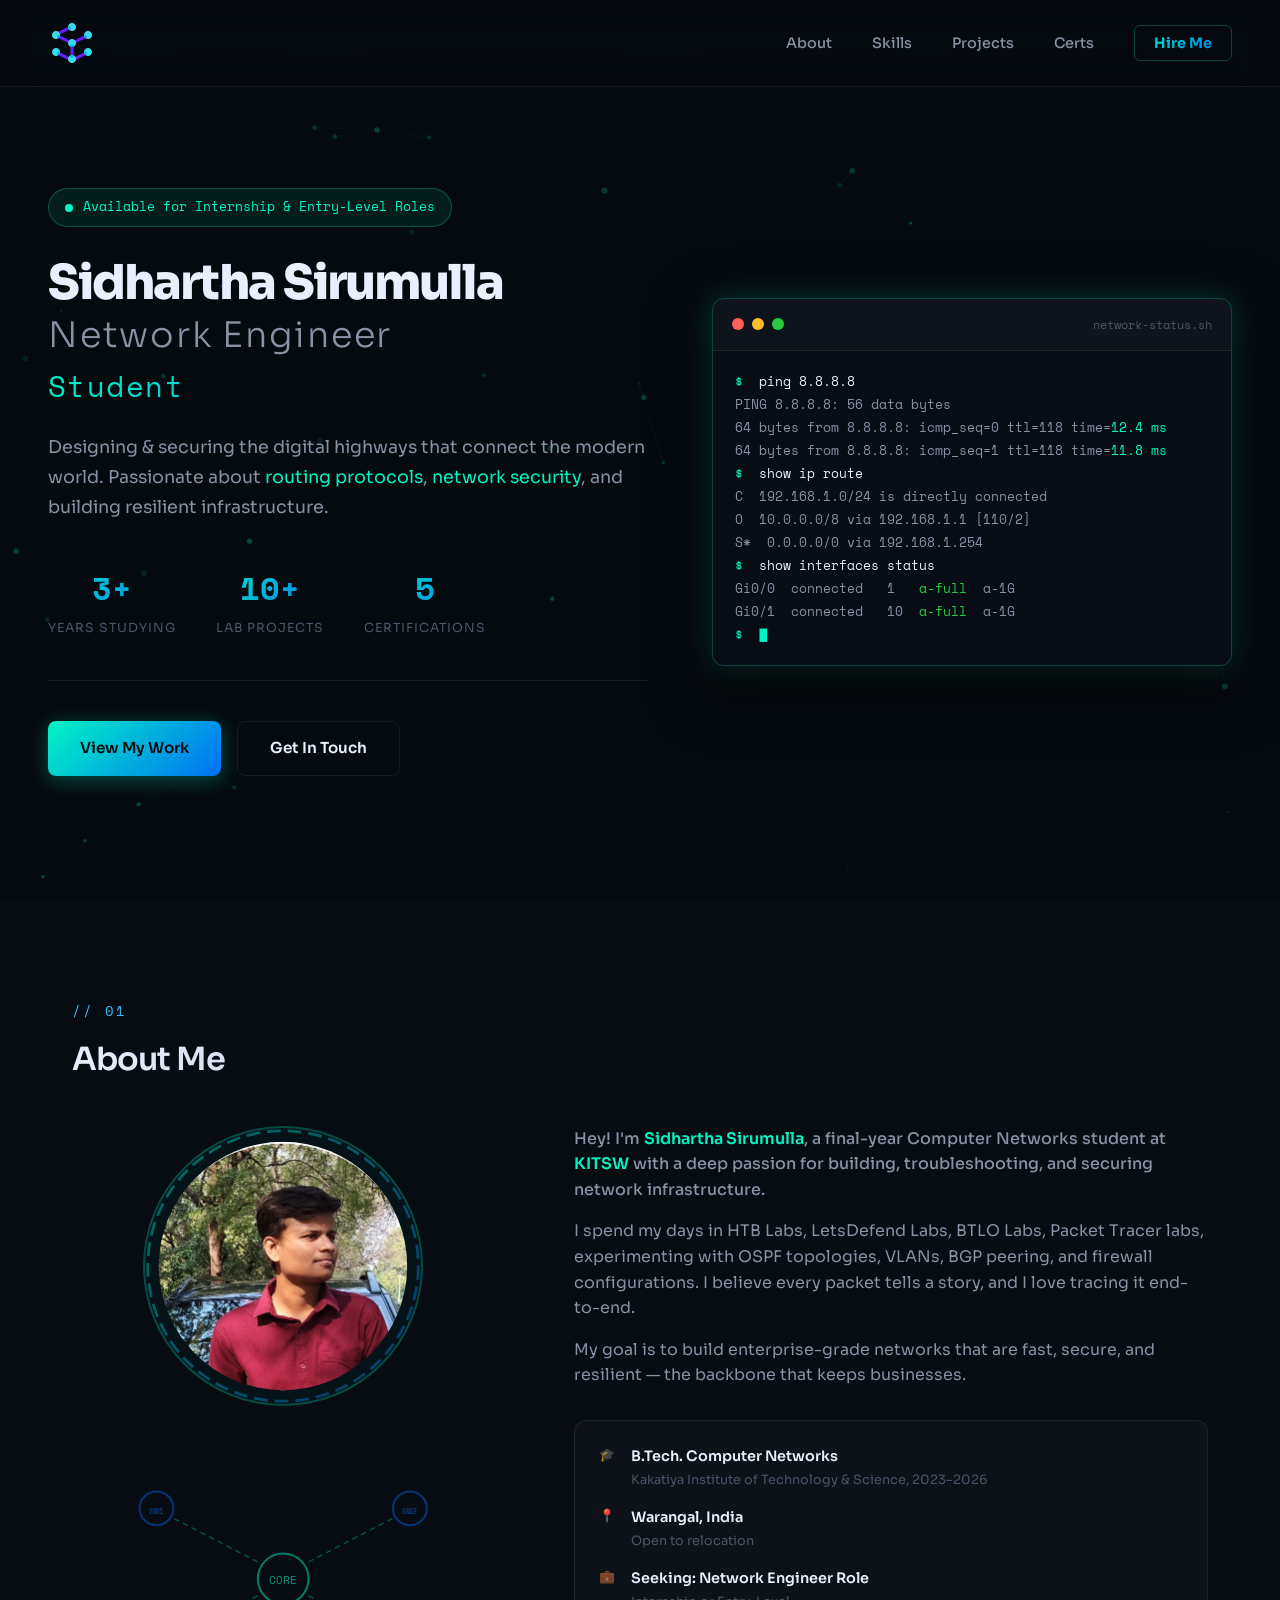
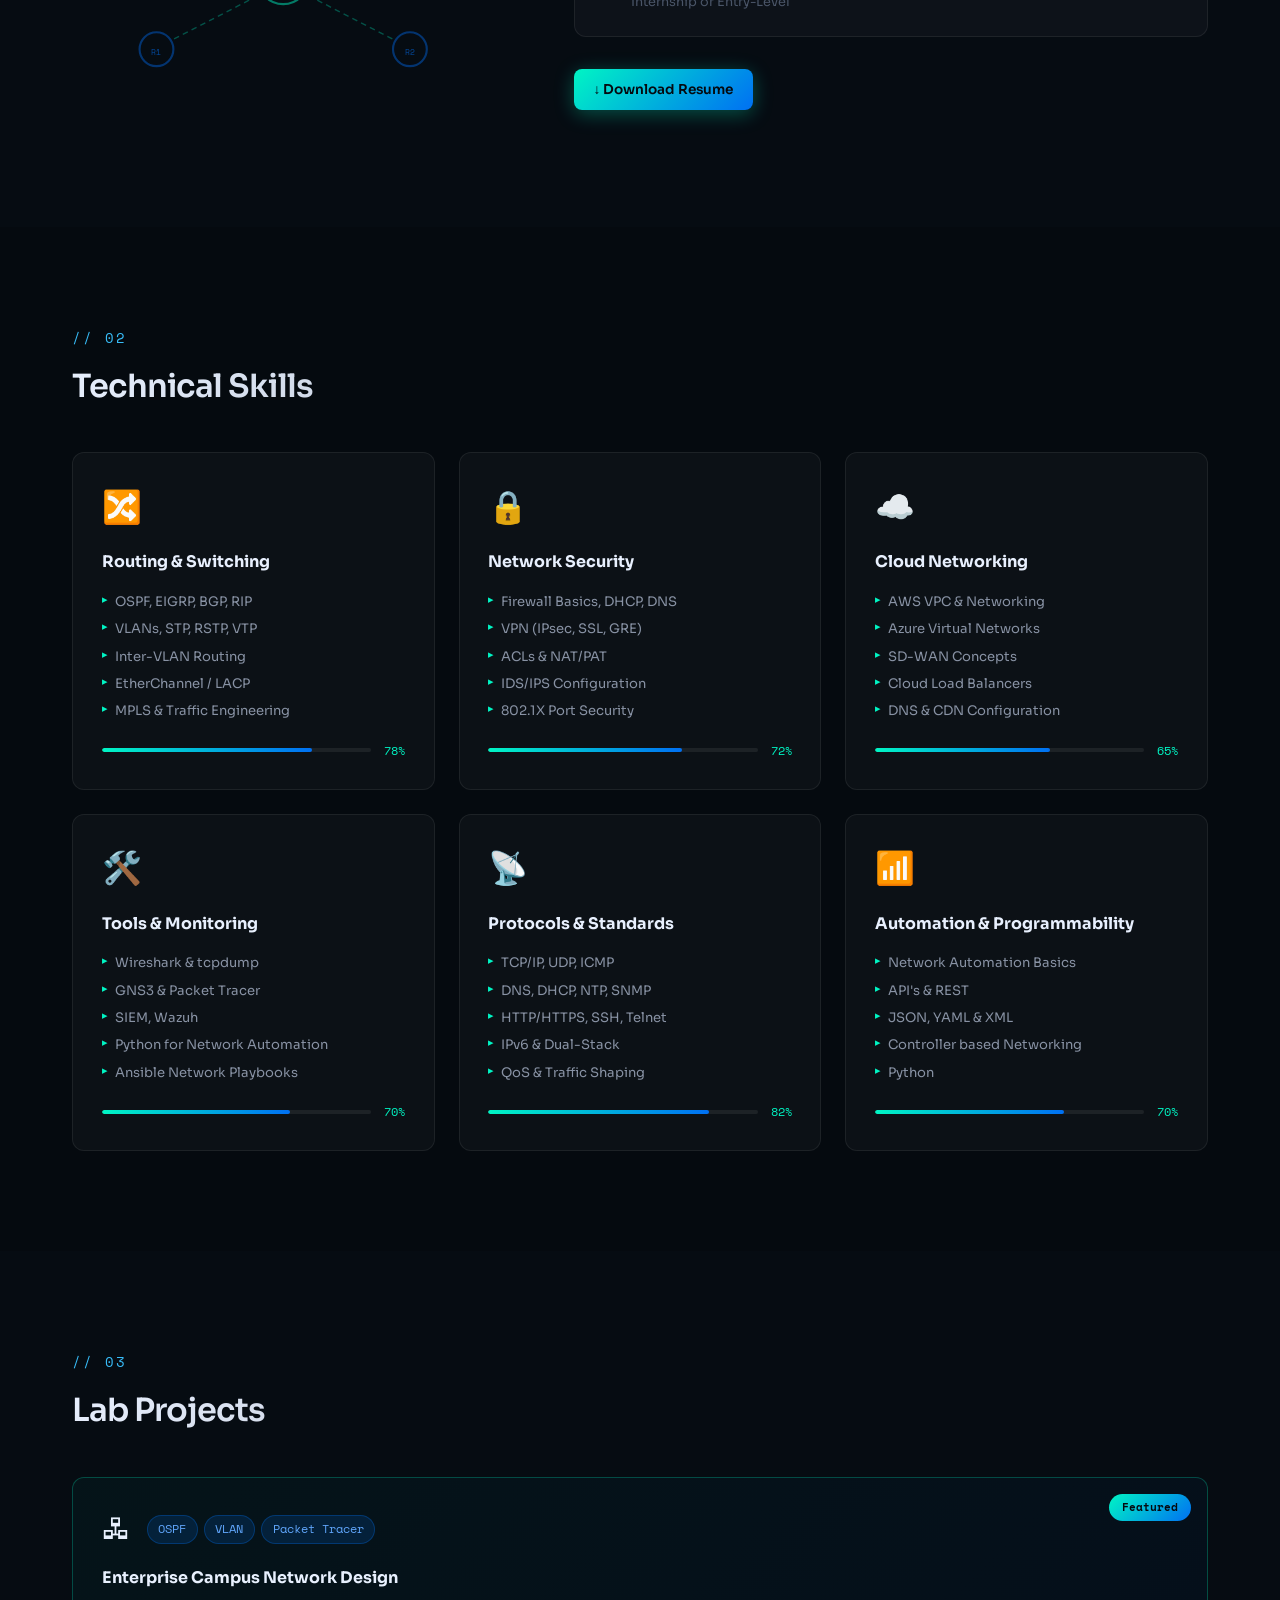
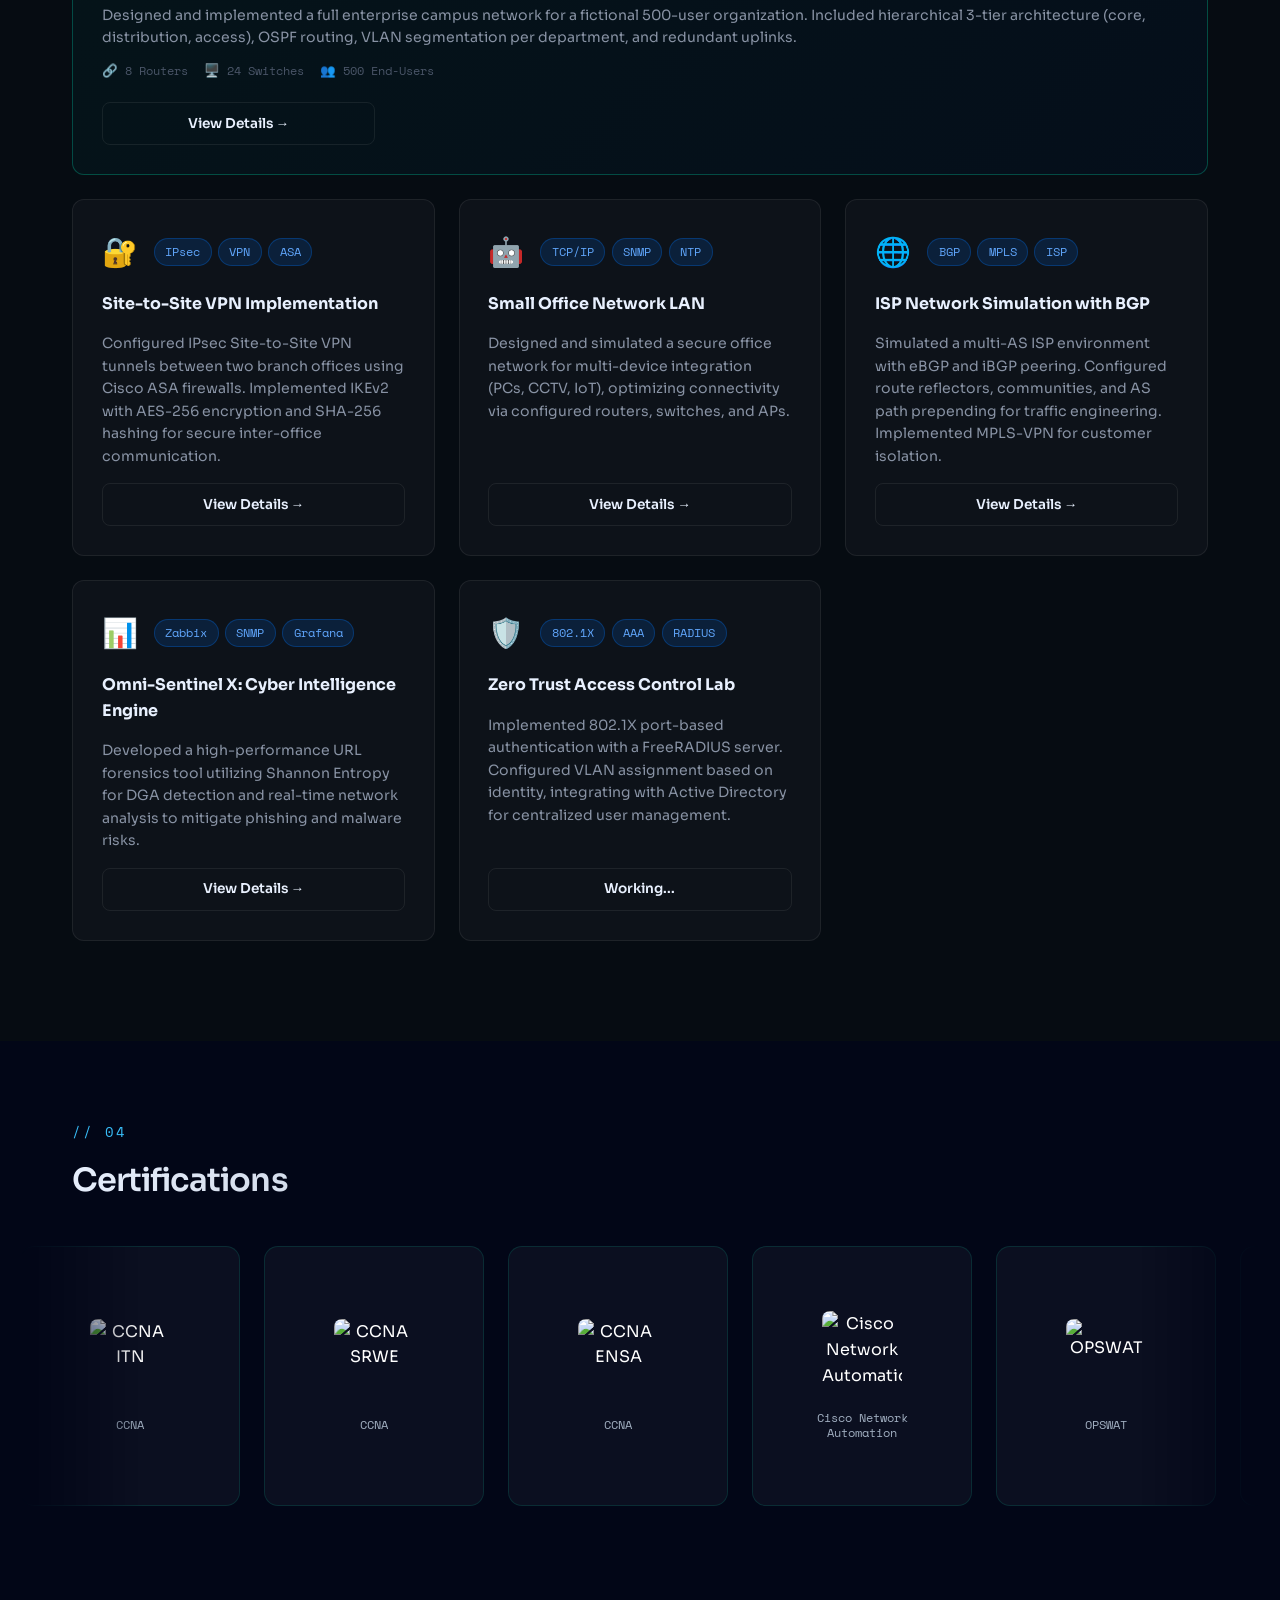
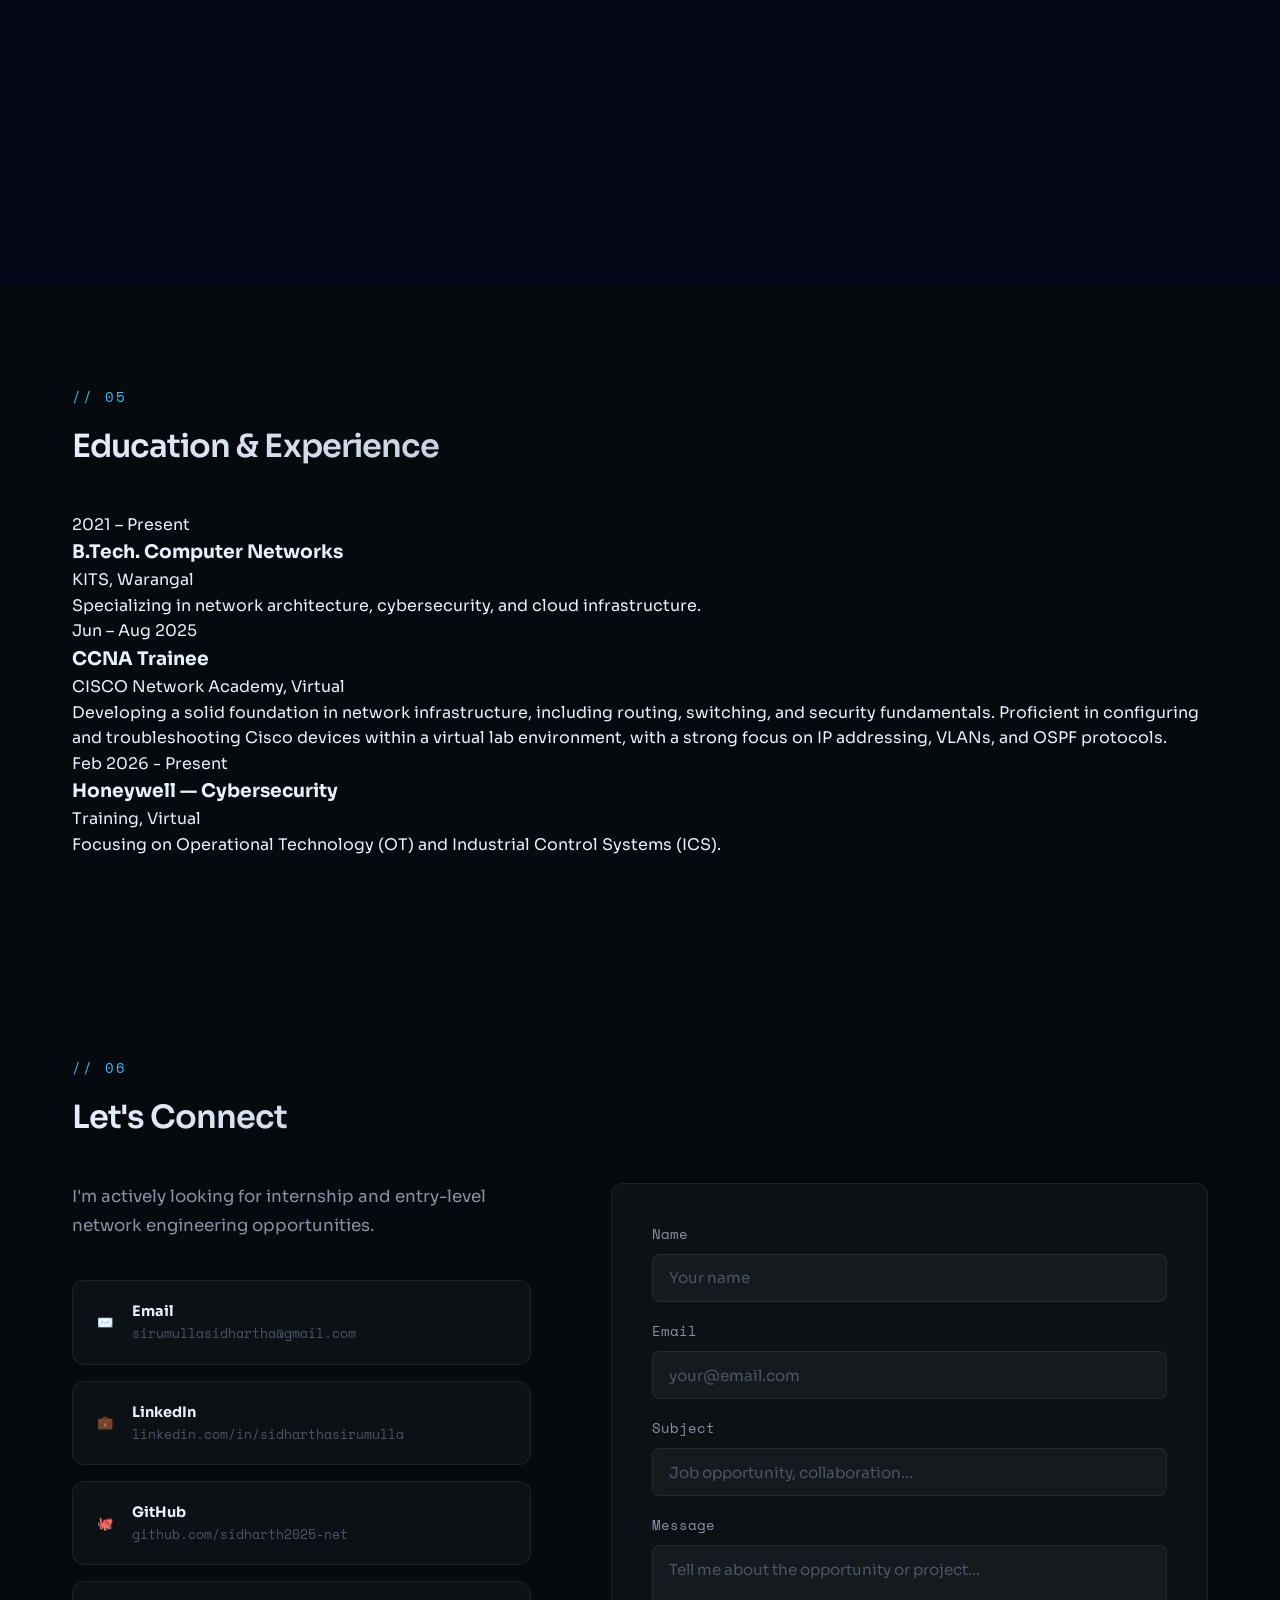
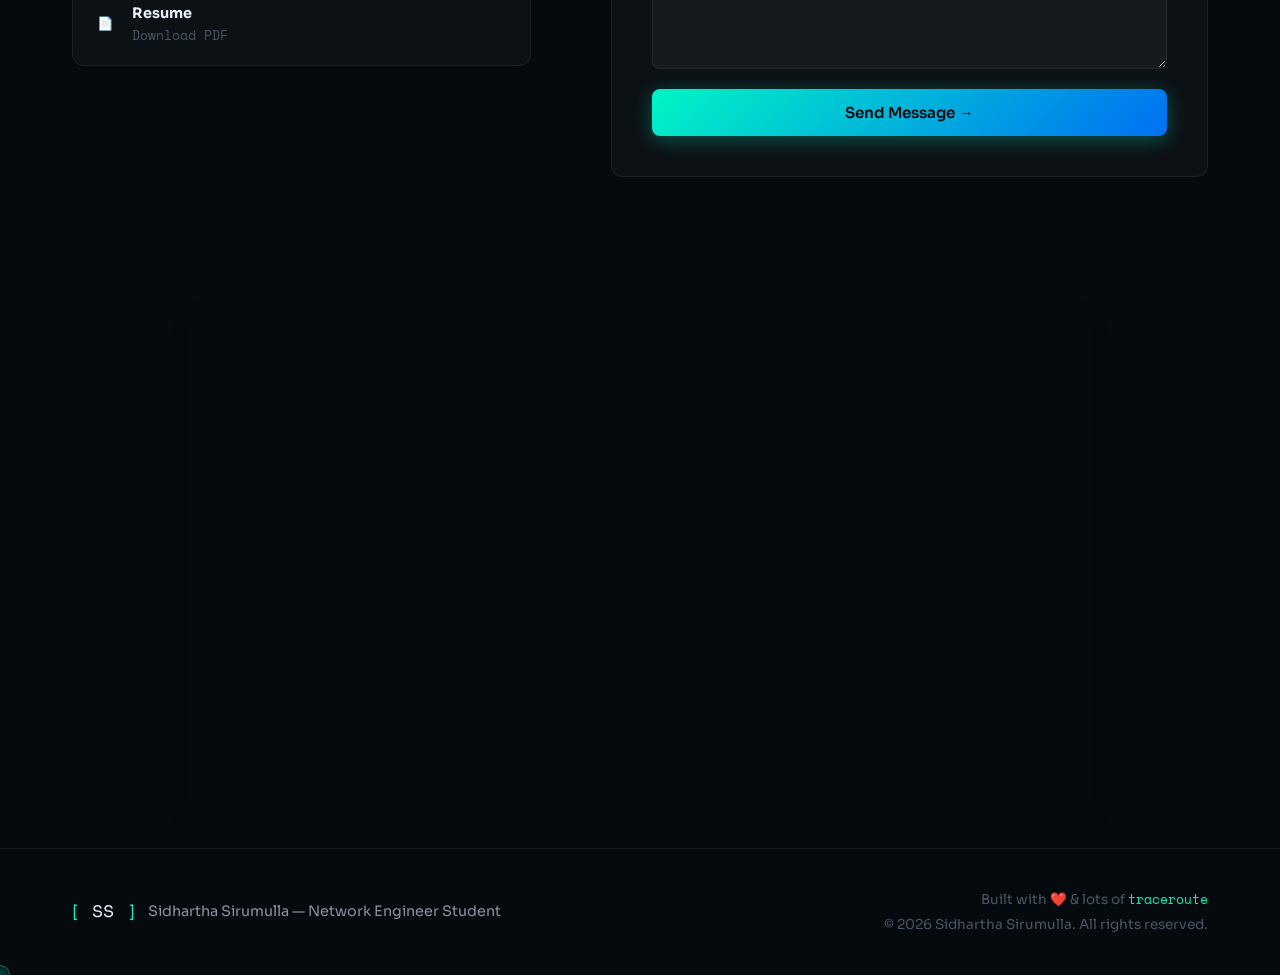
==== commit e6077db7: "Fix AWS logo image source URL in index.html" ====
--- a/index.html
+++ b/index.html
@@ -543,7 +543,7 @@
         <img src="https://www.svgrepo.com/show/303108/google-icon-logo.svg" width="100" height="100" alt="HackTheBox">
       </div>
       <div class="marquee__item">
-        <img src="https://www.svgrepo.com/svg/331300/aws" width="100" height="100" alt="Blue Team Labs">
+        <img src="https://www.svgrepo.com/show/331300/aws.svg" width="100" height="100" alt="Blue Team Labs">
       </div>
       <div class="marquee__item">
         <img src="https://www.honeywell.com/content/dam/honeywellbt/en/images/logos/honeywell-logo.svg" width="100" height="100" alt="Honeywell">
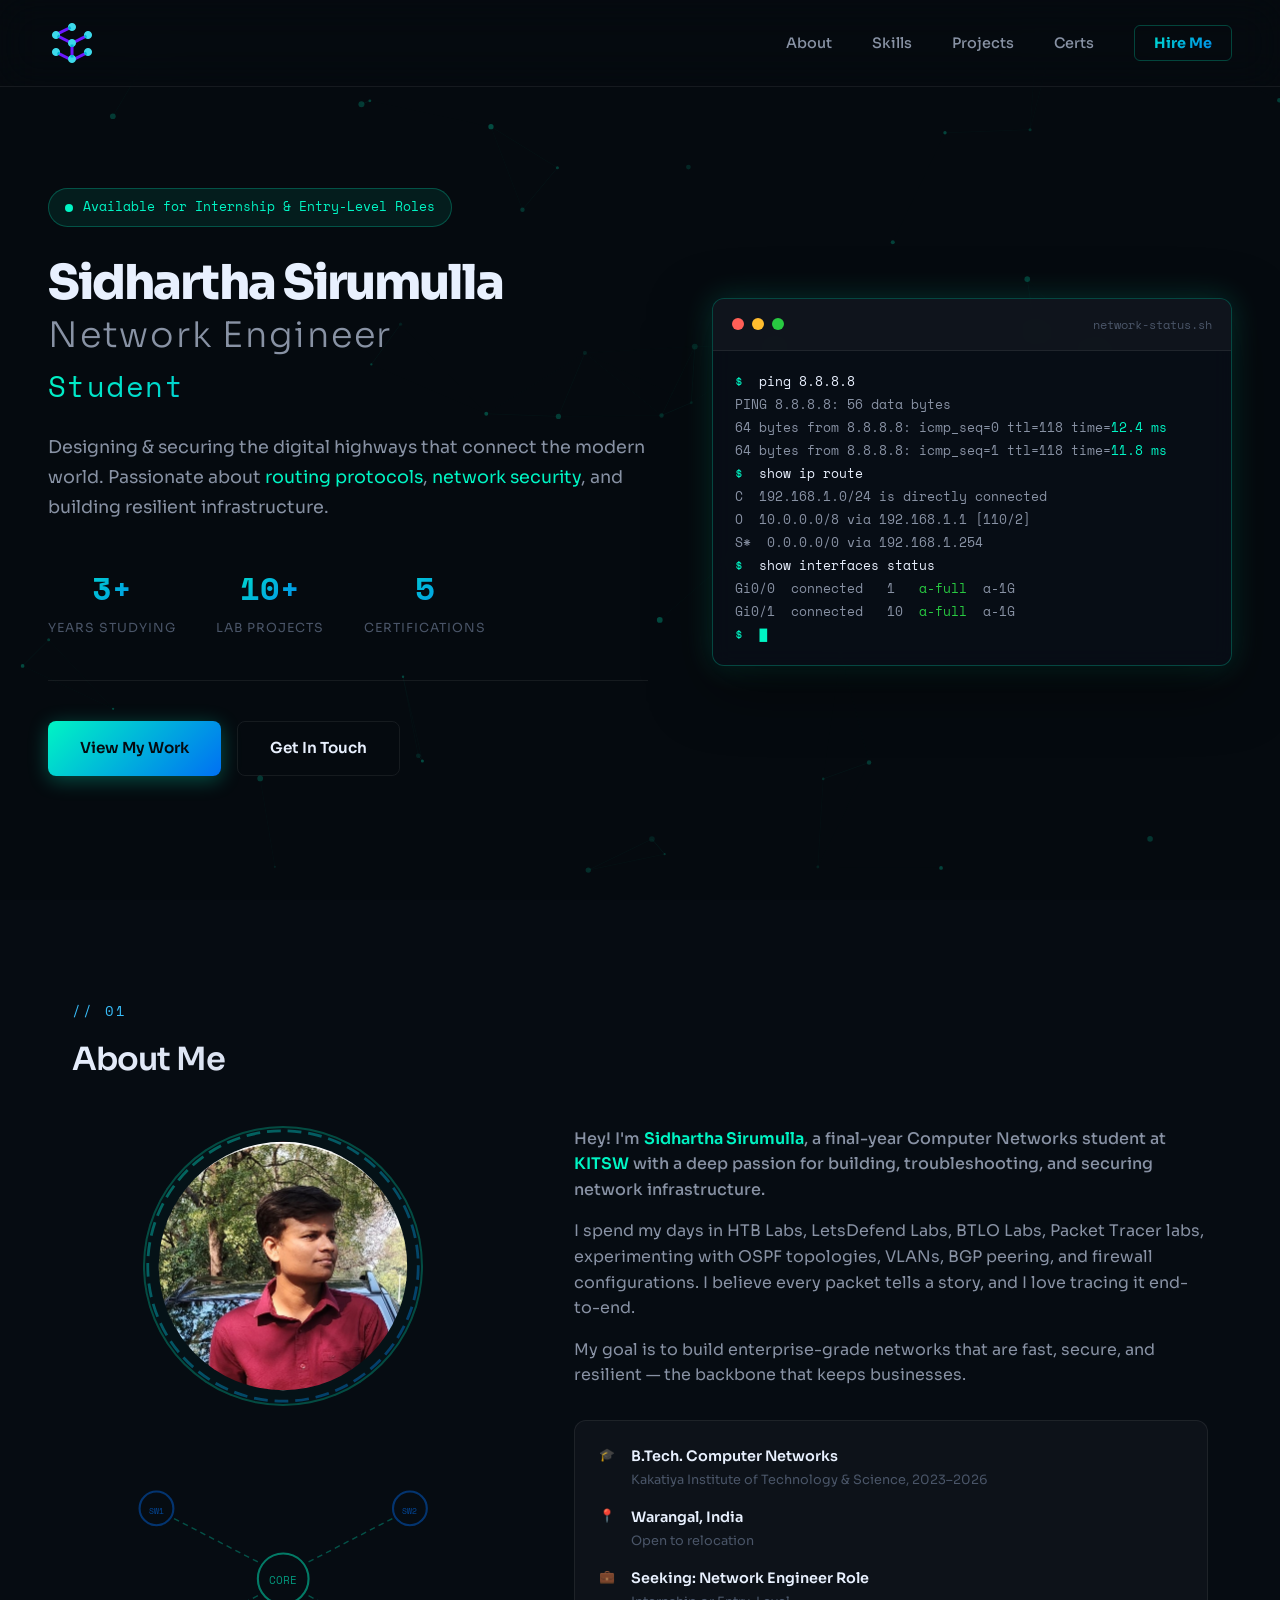
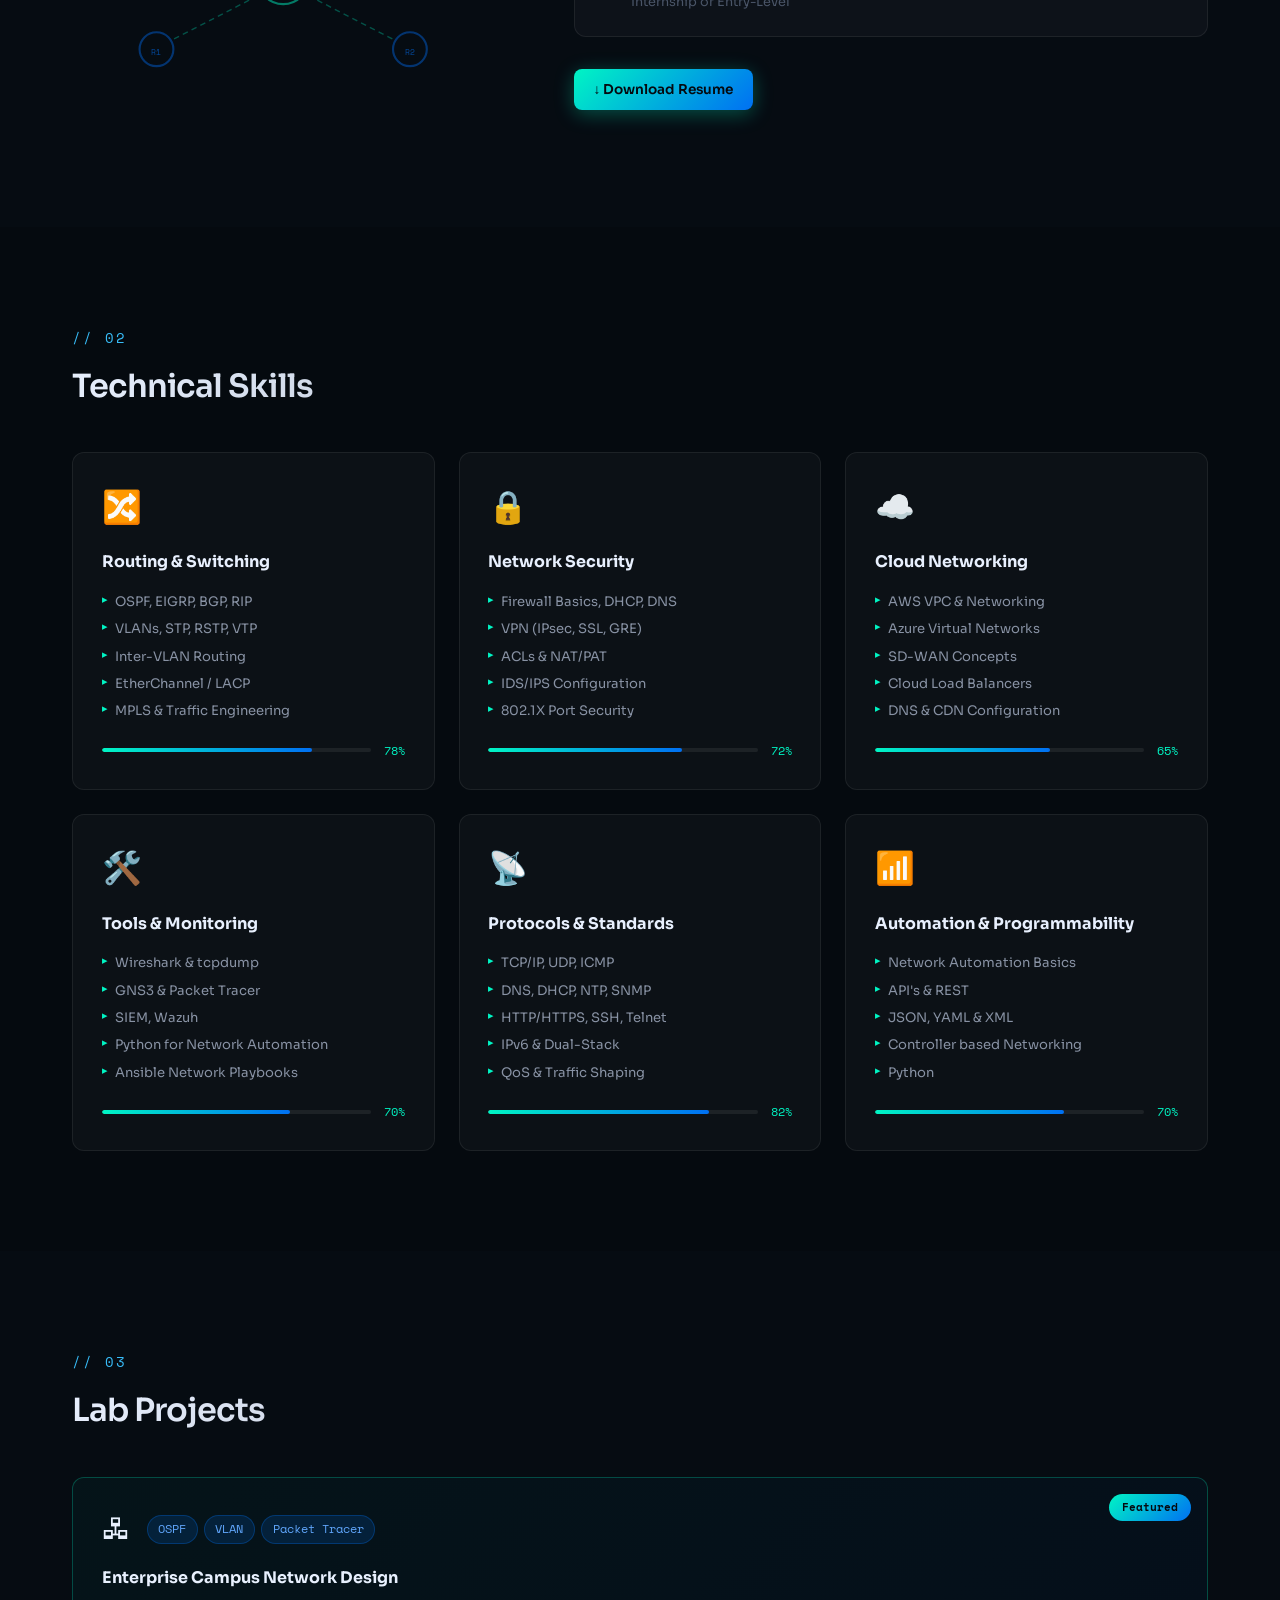
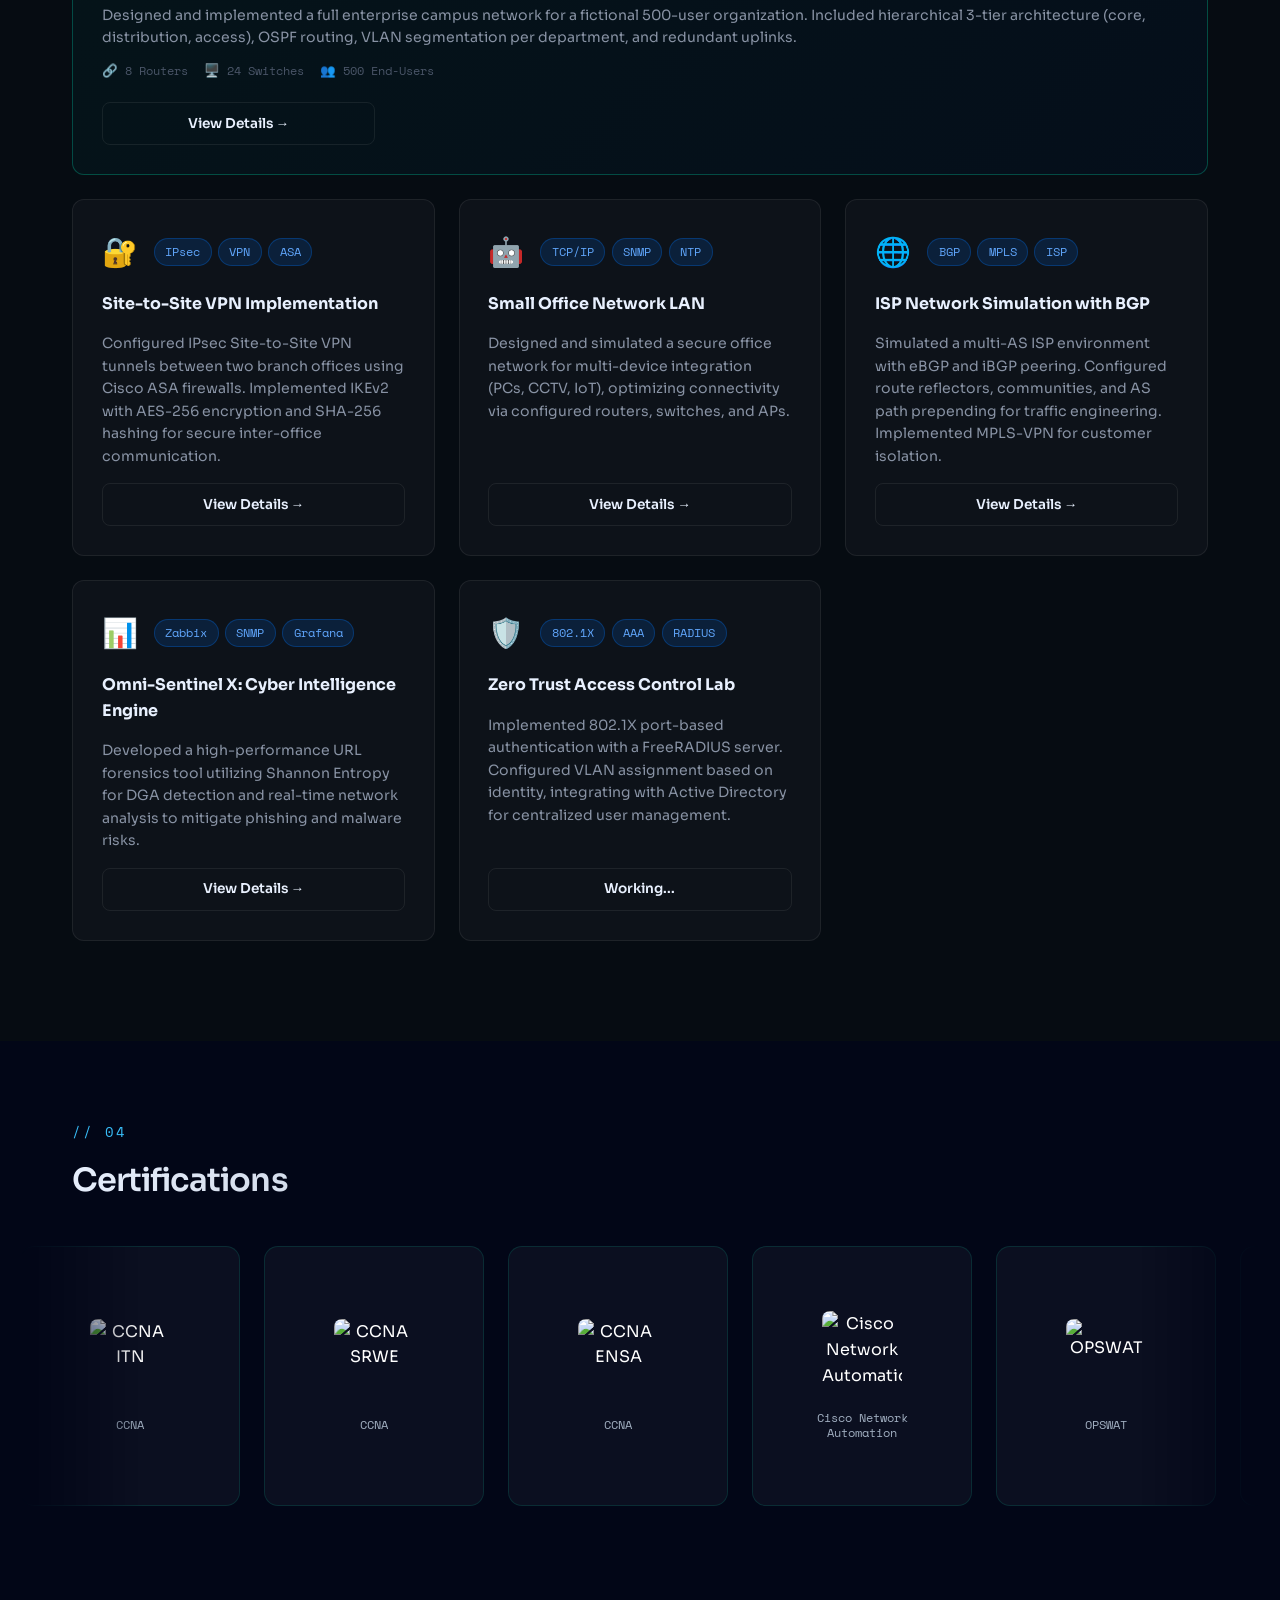
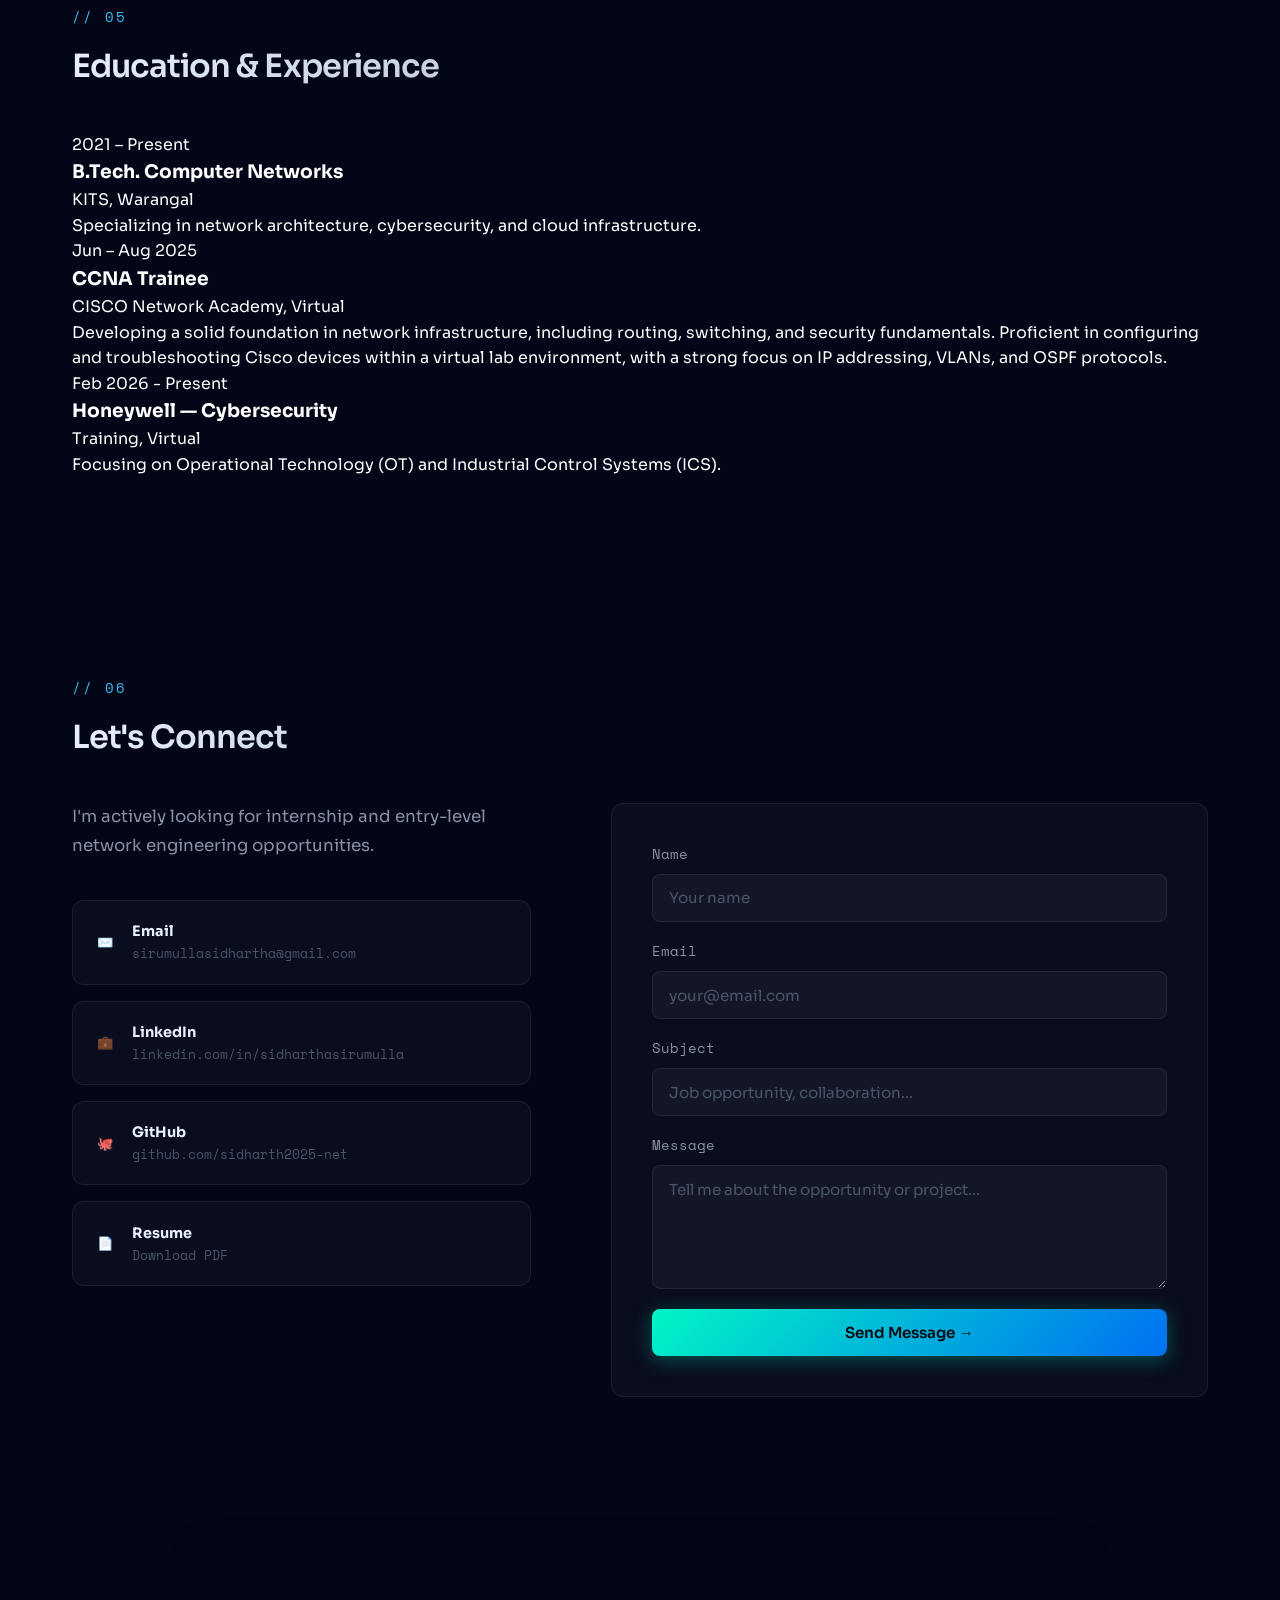
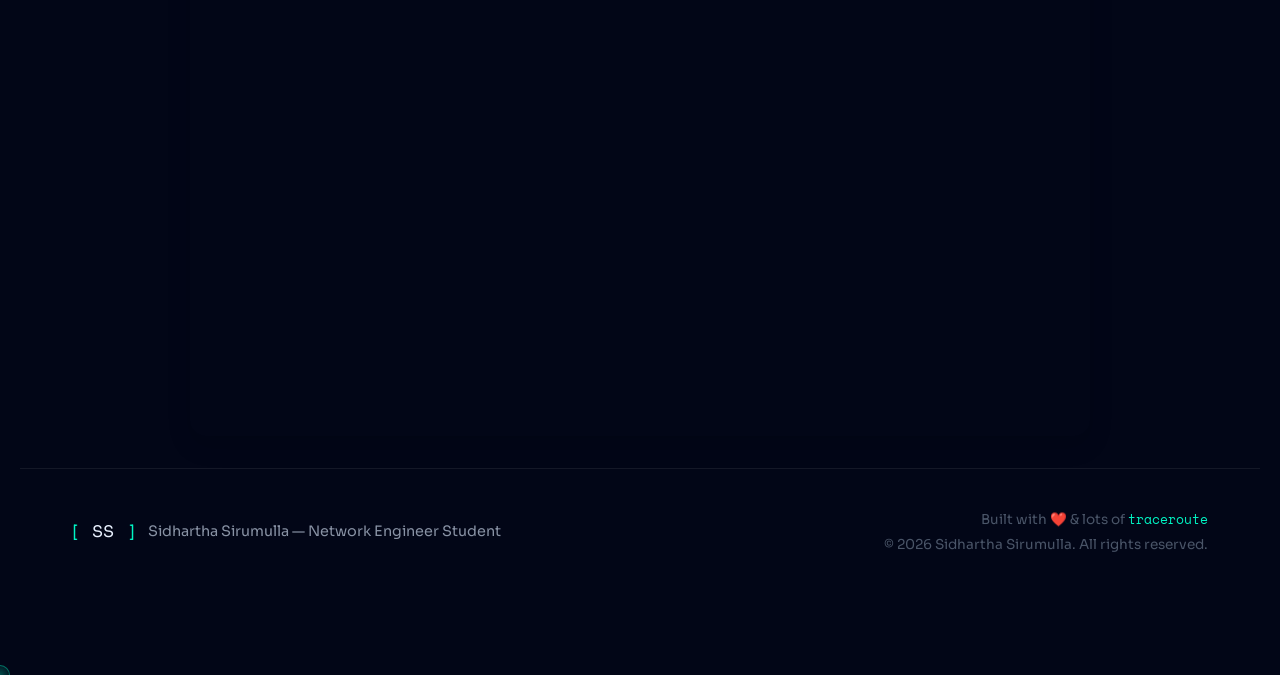
==== commit 243f6b13: "Remove marquee section from index.html Removed marquee section from the index.html file." ====
--- a/index.html
+++ b/index.html
@@ -514,7 +514,7 @@
       </div>
     </div>
 
-    <div class="marquee marquee--8">
+    <!--<div class="marquee marquee--8">
       <div class="marquee__item">
         <img src="[data-uri]" width="100" height="100" alt="logo">
       </div>
@@ -549,7 +549,7 @@
         <img src="https://www.honeywell.com/content/dam/honeywellbt/en/images/logos/honeywell-logo.svg" width="100" height="100" alt="Honeywell">
       </div>
     </div>
-  </section>
+  </section>-->
 
   <!-- Education / Timeline -->
   <section class="section education" id="education">
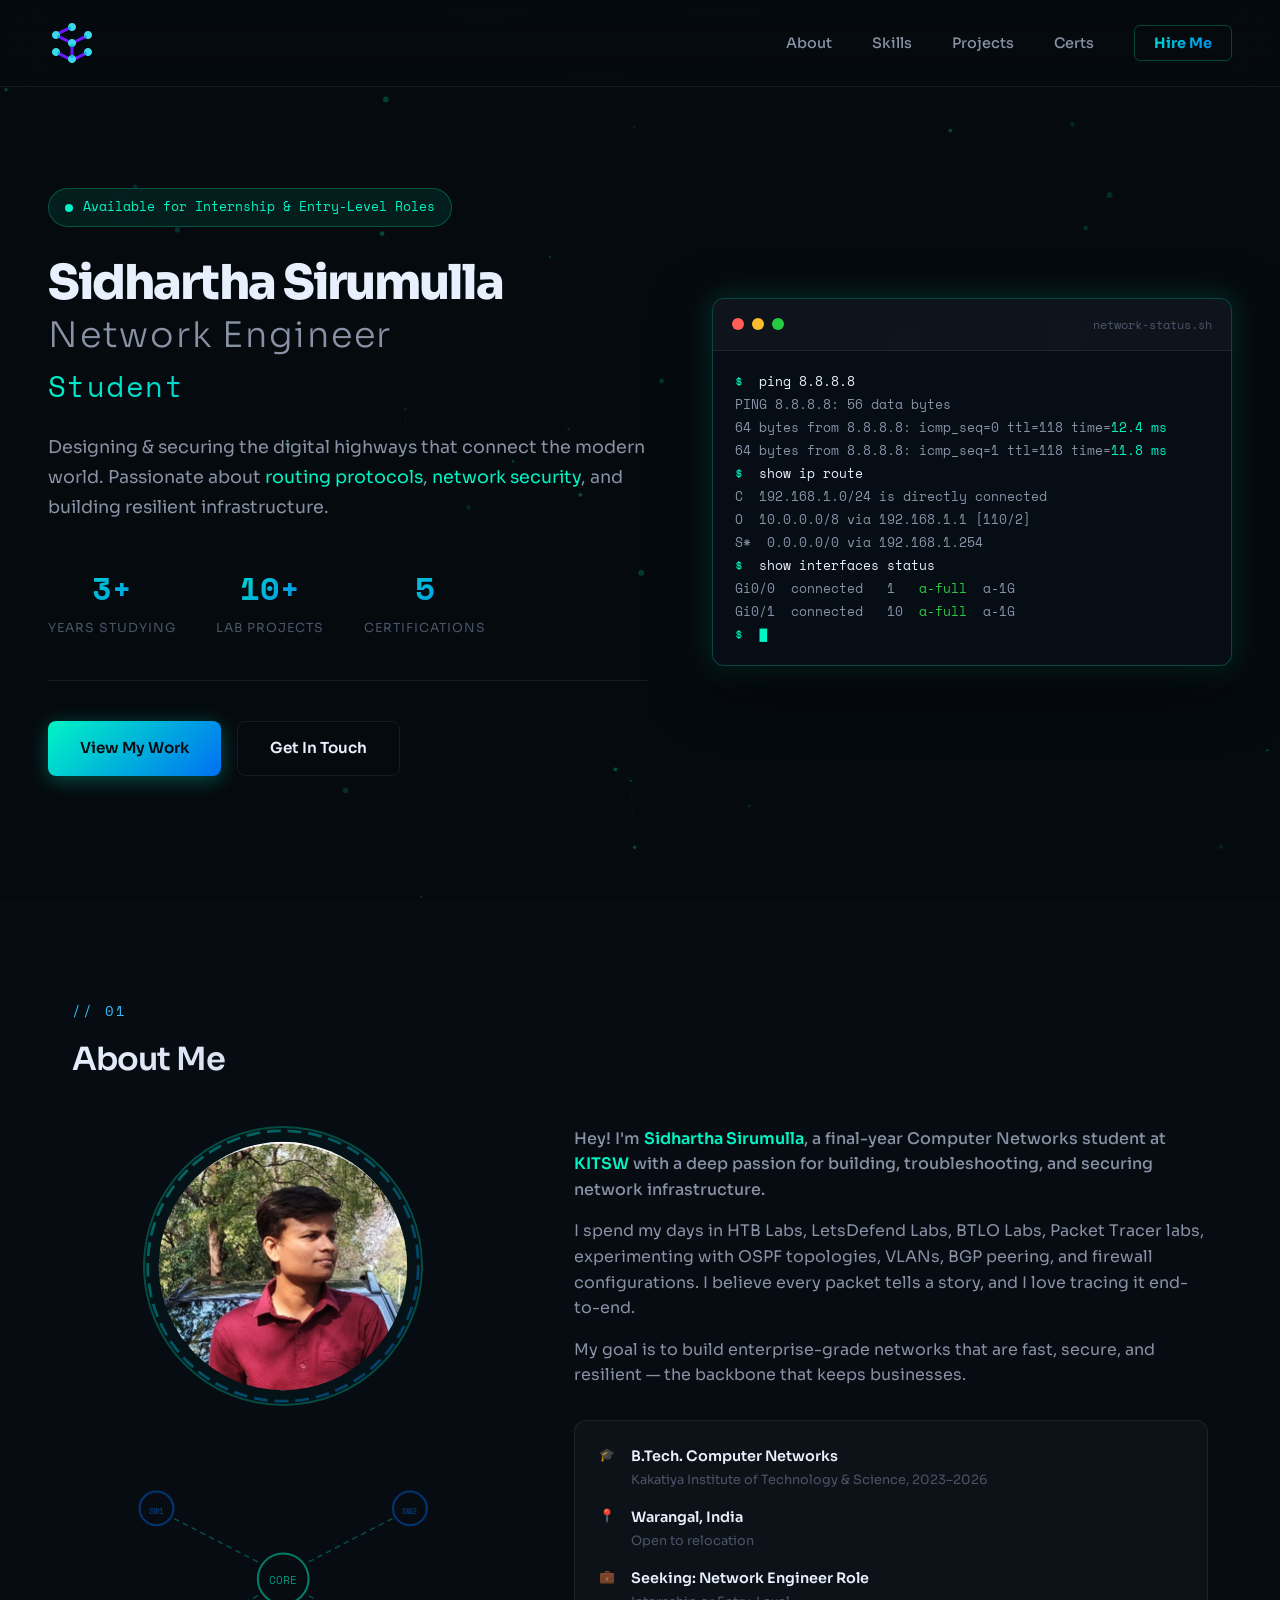
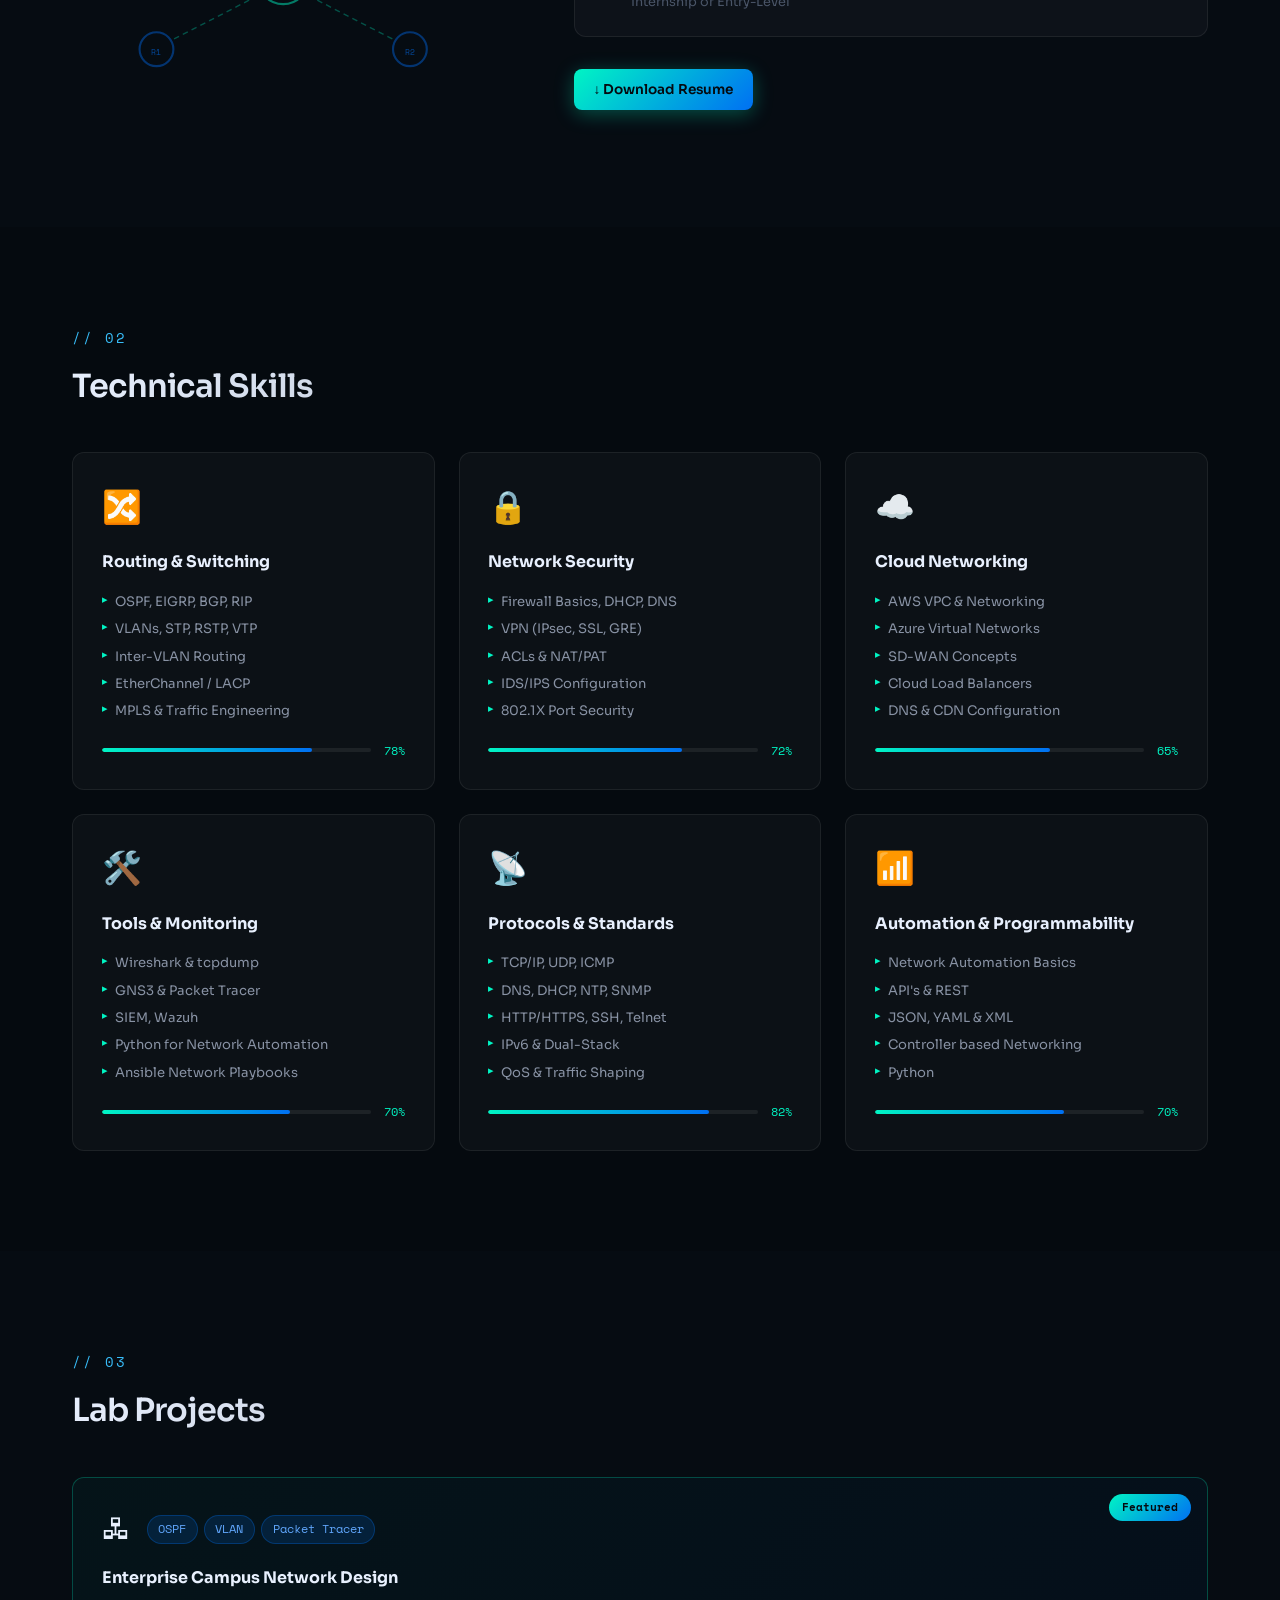
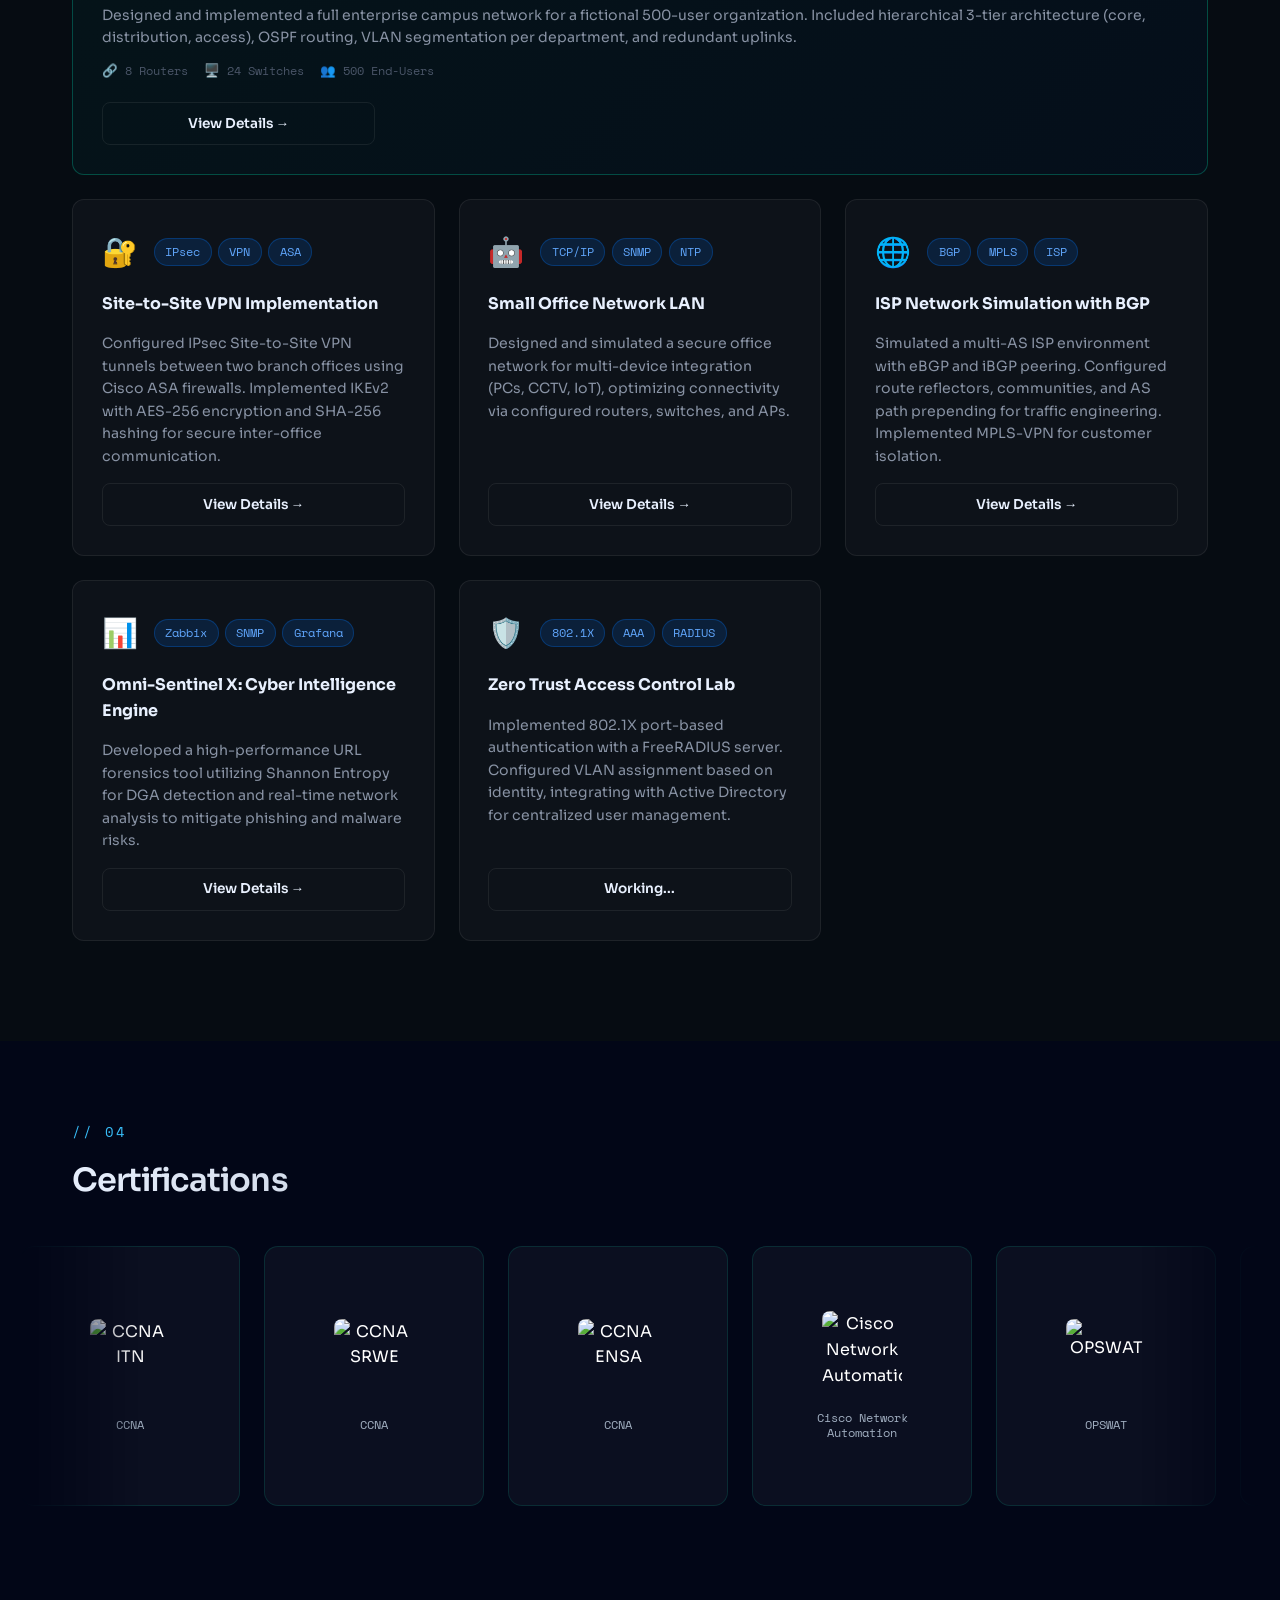
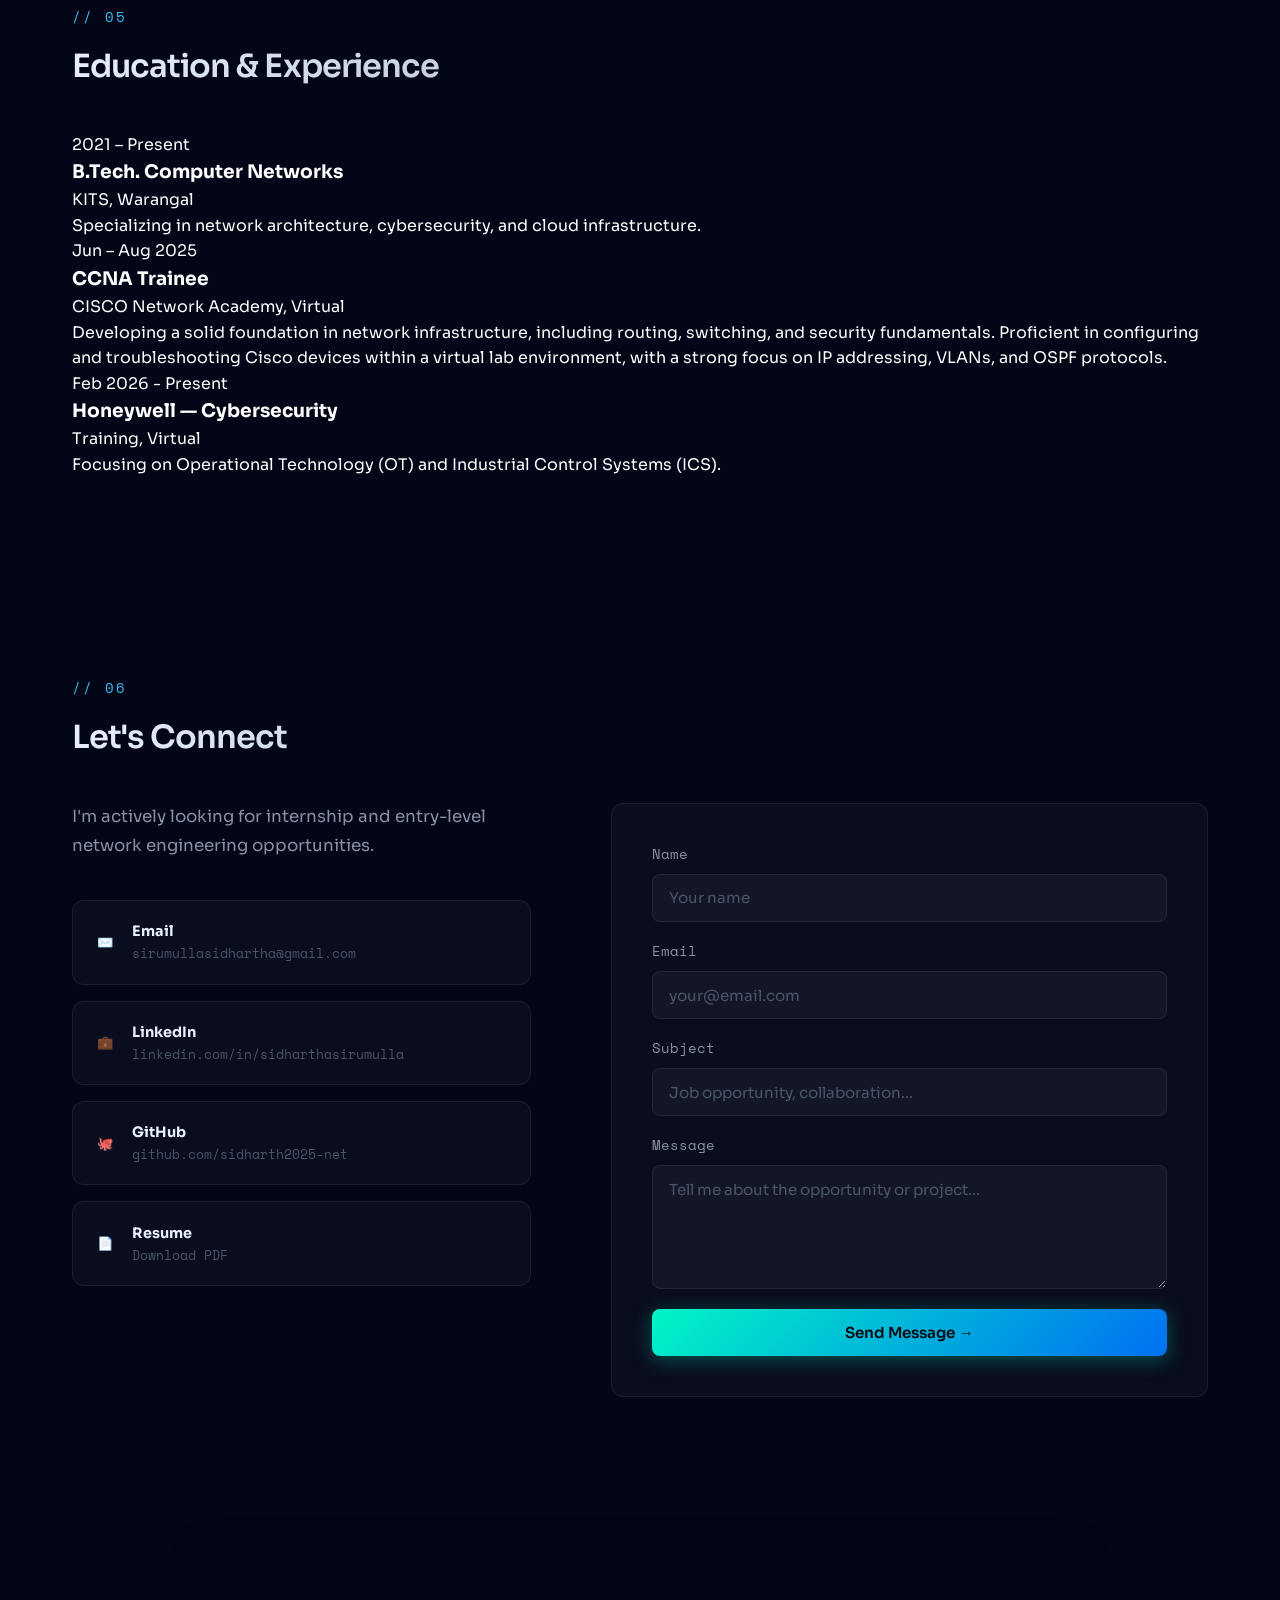
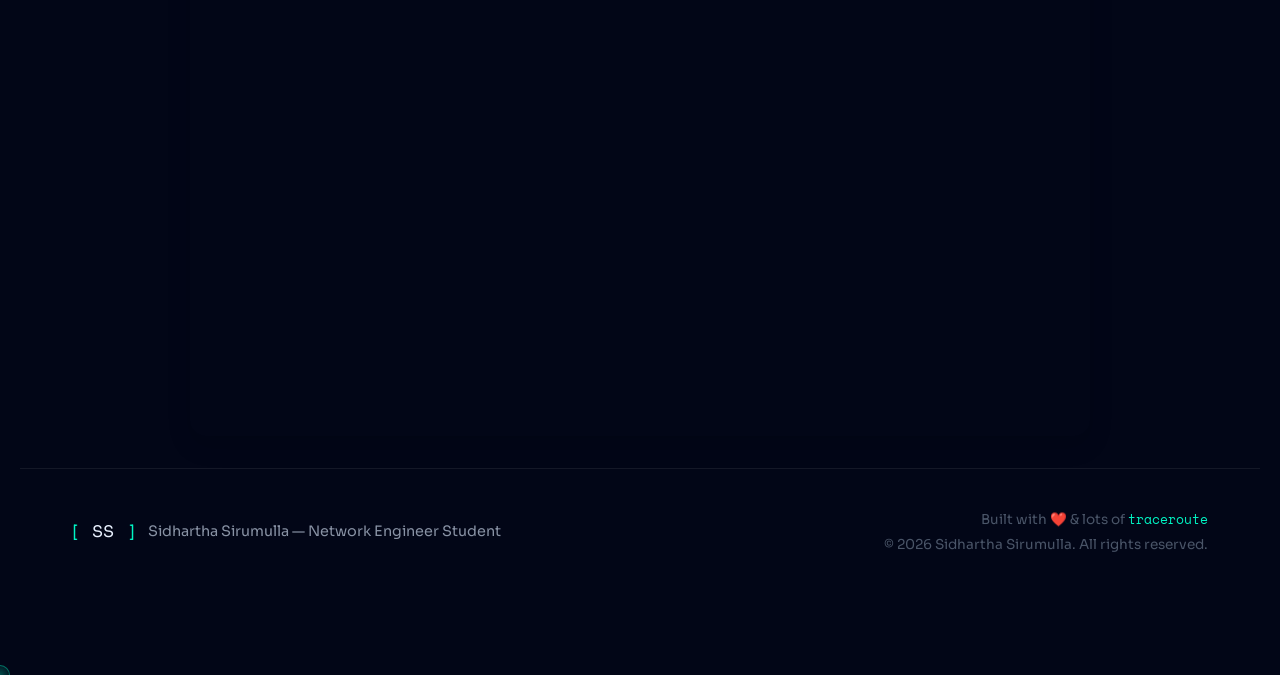
==== commit 8135b218: "Remove commented marquee section from index.html Removed commented-out marquee section with logos." ====
--- a/index.html
+++ b/index.html
@@ -514,42 +514,6 @@
       </div>
     </div>
 
-    <!--<div class="marquee marquee--8">
-      <div class="marquee__item">
-        <img src="[data-uri]" width="100" height="100" alt="logo">
-      </div>
-      <div class="marquee__item">
-        <img src="[data-uri]" width="100" height="100" alt="logo">
-      </div>
-      <div class="marquee__item">
-        <img src="https://www.logo.wine/a/logo/Fortinet/Fortinet-Logo.wine.svg" width="100" height="100" alt="Fortinet">
-      </div>
-      <div class="marquee__item">
-        <img src="https://www.vectorlogo.zone/logos/cisco/cisco-ar21.svg" width="100" height="100" alt="Cisco">
-      </div>
-      <div class="marquee__item">
-        <img src="https://a.sfdcstatic.com/shared/images/c360-nav/salesforce-with-type-logo.svg" width="100" height="100" alt="Salesforce">
-      </div>
-      <div class="marquee__item">
-        <img src="https://app.letsdefend.io/images/hb_logo.svg" width="100" height="100" alt="LetsDefend">
-      </div>
-      <div class="marquee__item">
-        <img src="https://www.svgrepo.com/show/303143/microsoft-logo.svg" width="100" height="100" alt="Microsoft">
-      </div>
-      <div class="marquee__item">
-        <img src="https://static.opswat.com/uploads/images/Socialimage300.png" width="100" height="100" alt="OPSWAT">
-      </div>
-      <div class="marquee__item">
-        <img src="https://www.svgrepo.com/show/303108/google-icon-logo.svg" width="100" height="100" alt="HackTheBox">
-      </div>
-      <div class="marquee__item">
-        <img src="https://www.svgrepo.com/show/331300/aws.svg" width="100" height="100" alt="Blue Team Labs">
-      </div>
-      <div class="marquee__item">
-        <img src="https://www.honeywell.com/content/dam/honeywellbt/en/images/logos/honeywell-logo.svg" width="100" height="100" alt="Honeywell">
-      </div>
-    </div>
-  </section>-->
 
   <!-- Education / Timeline -->
   <section class="section education" id="education">
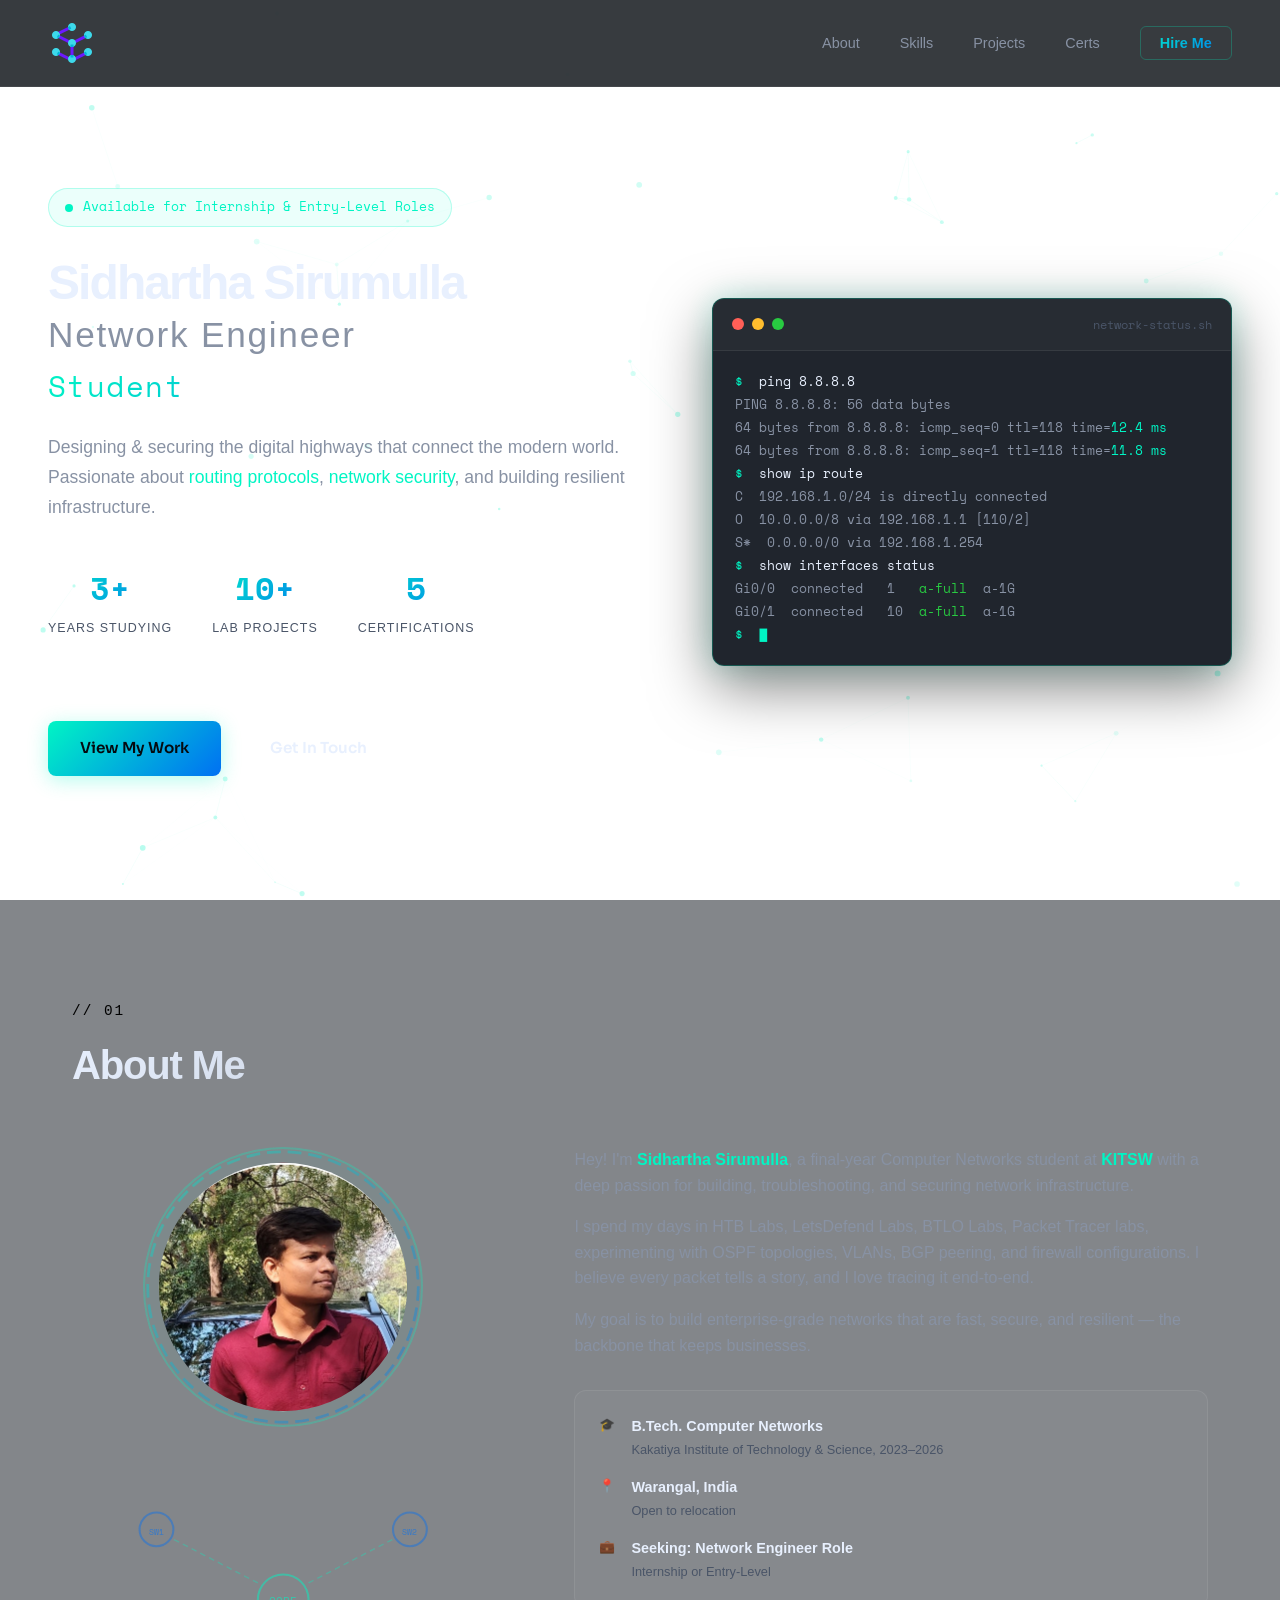
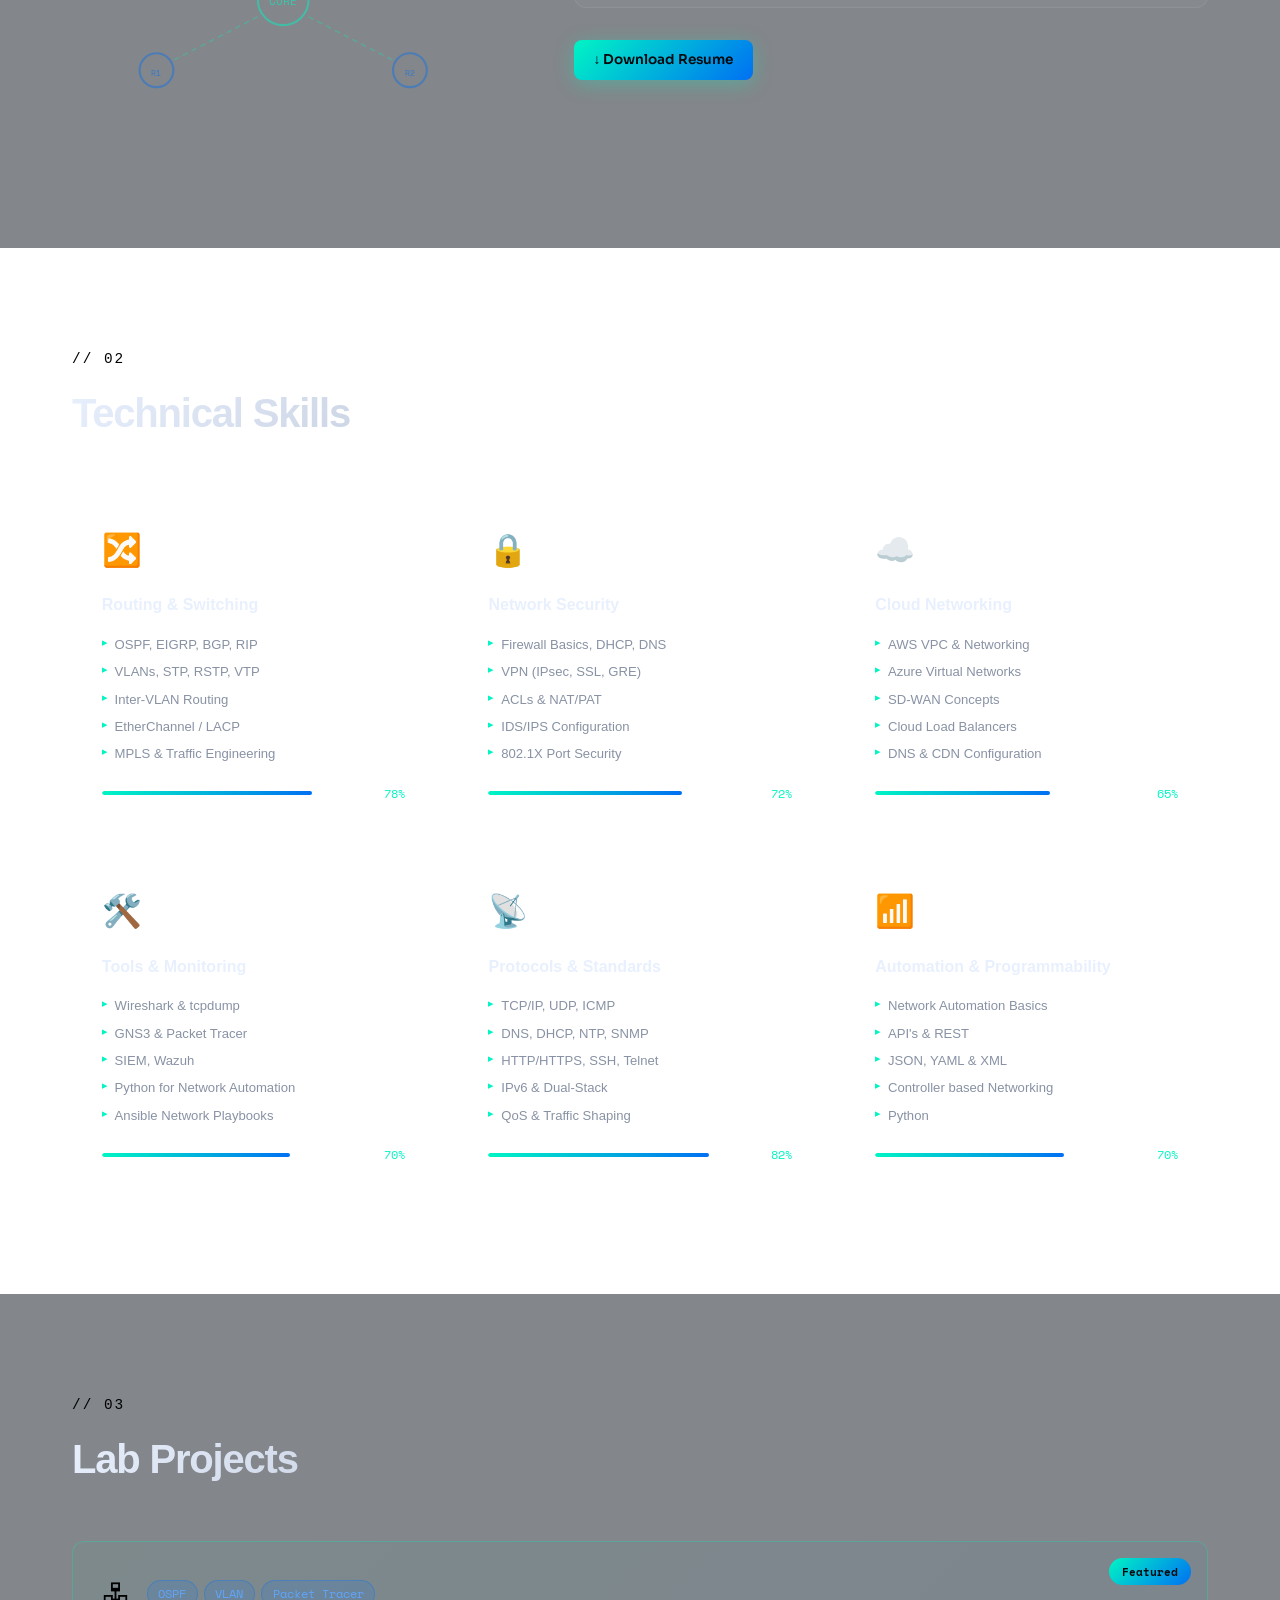
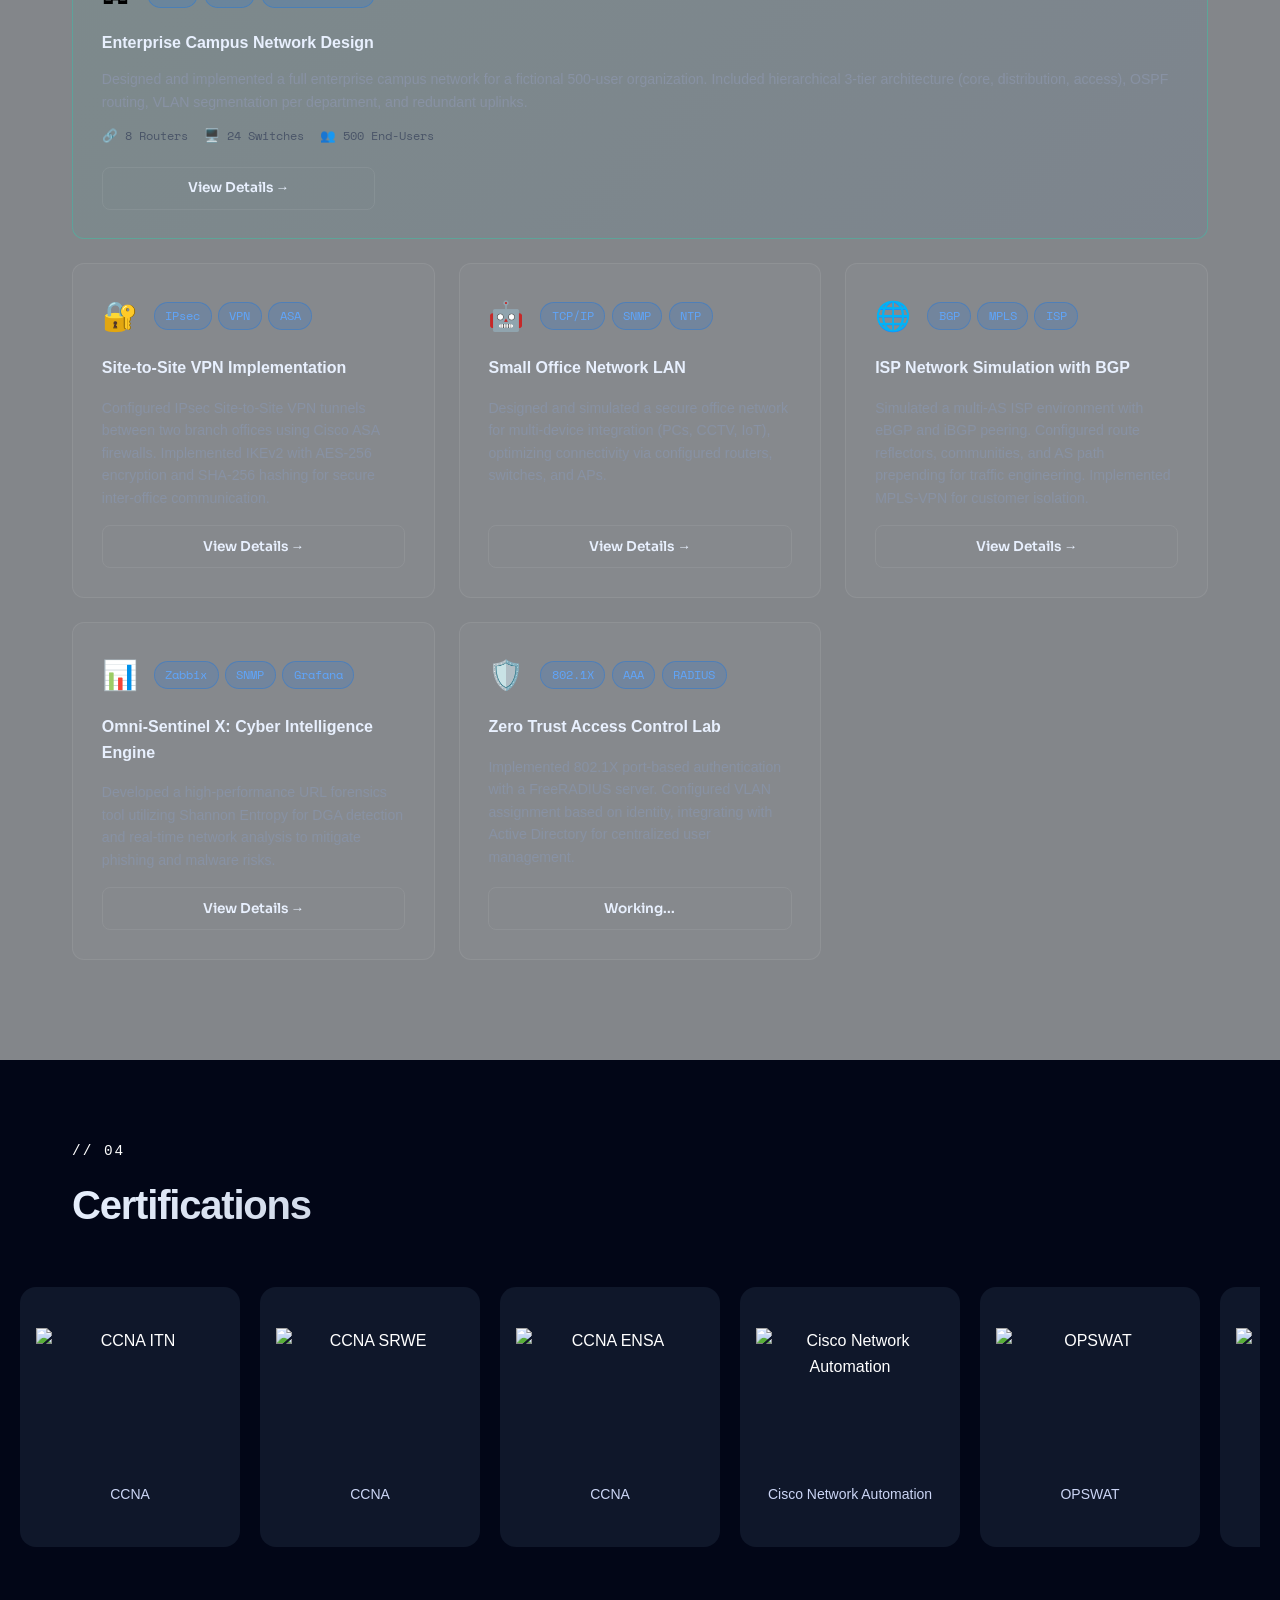
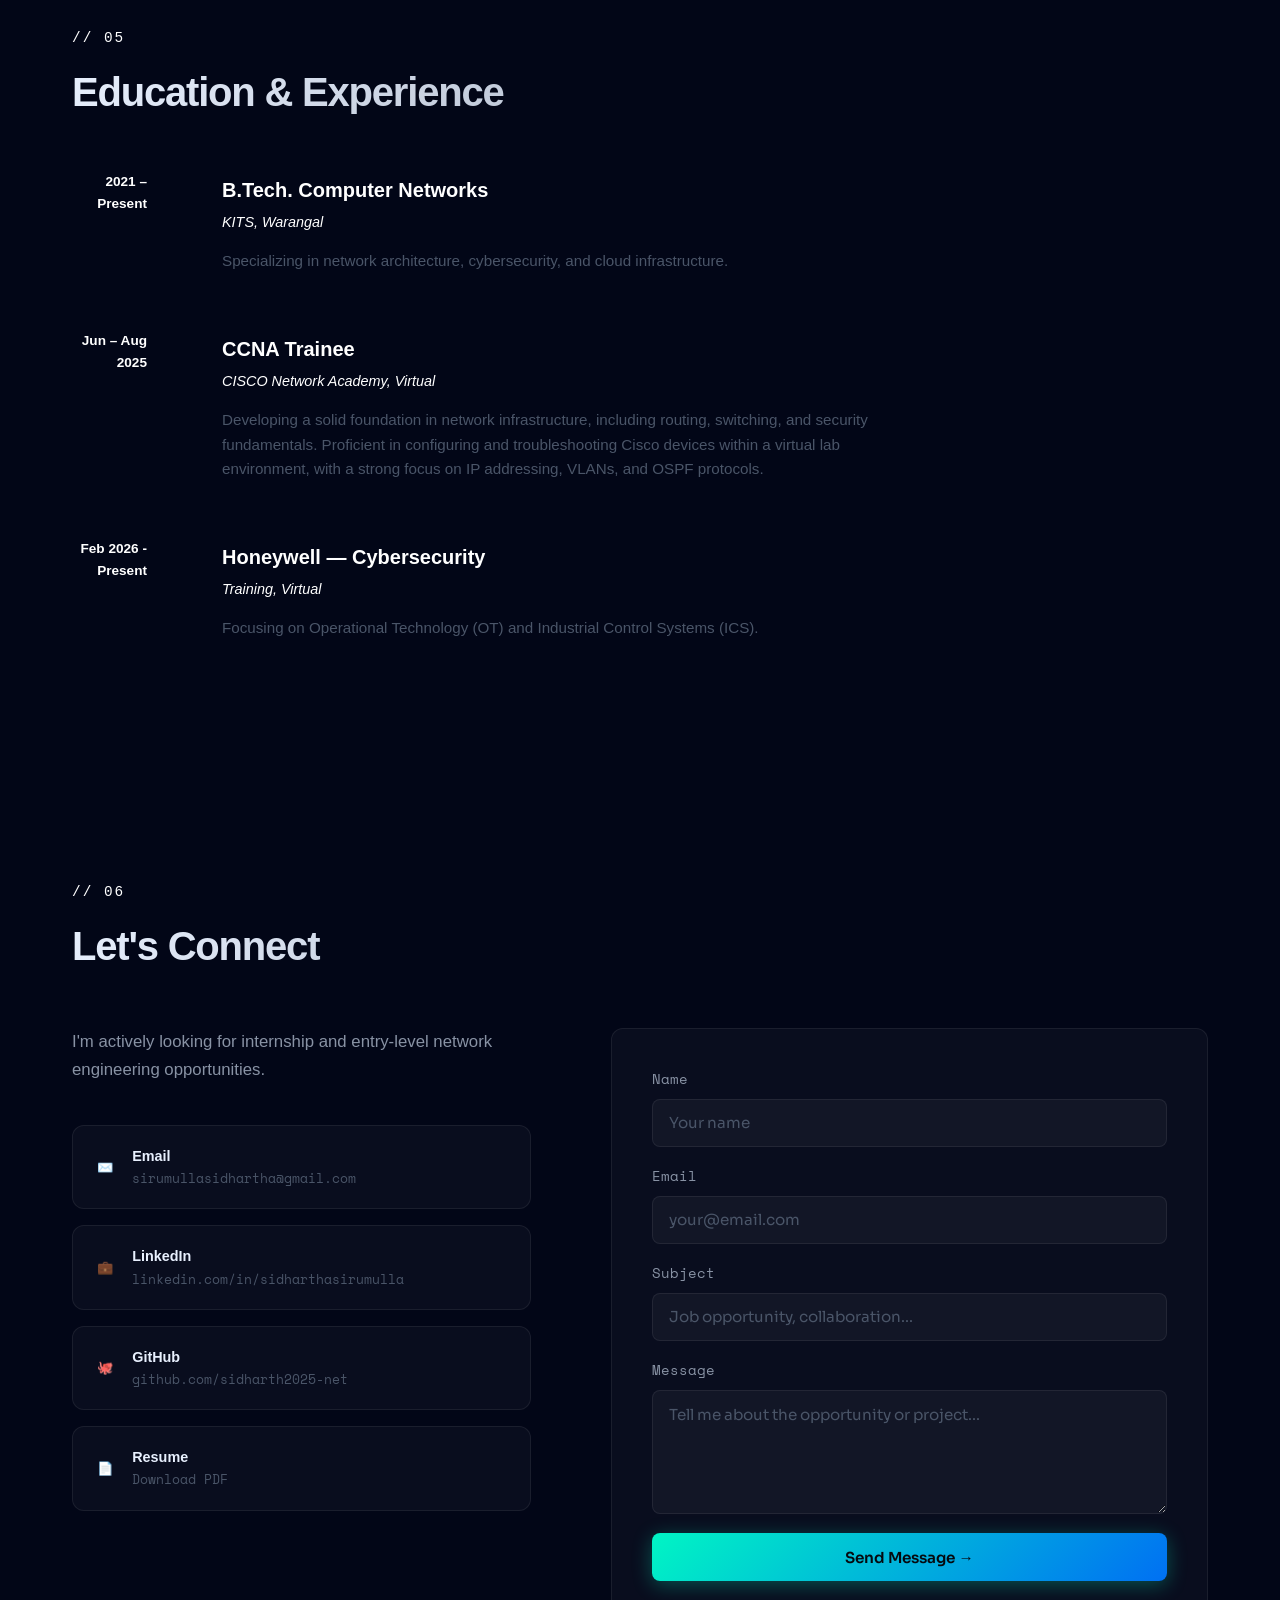
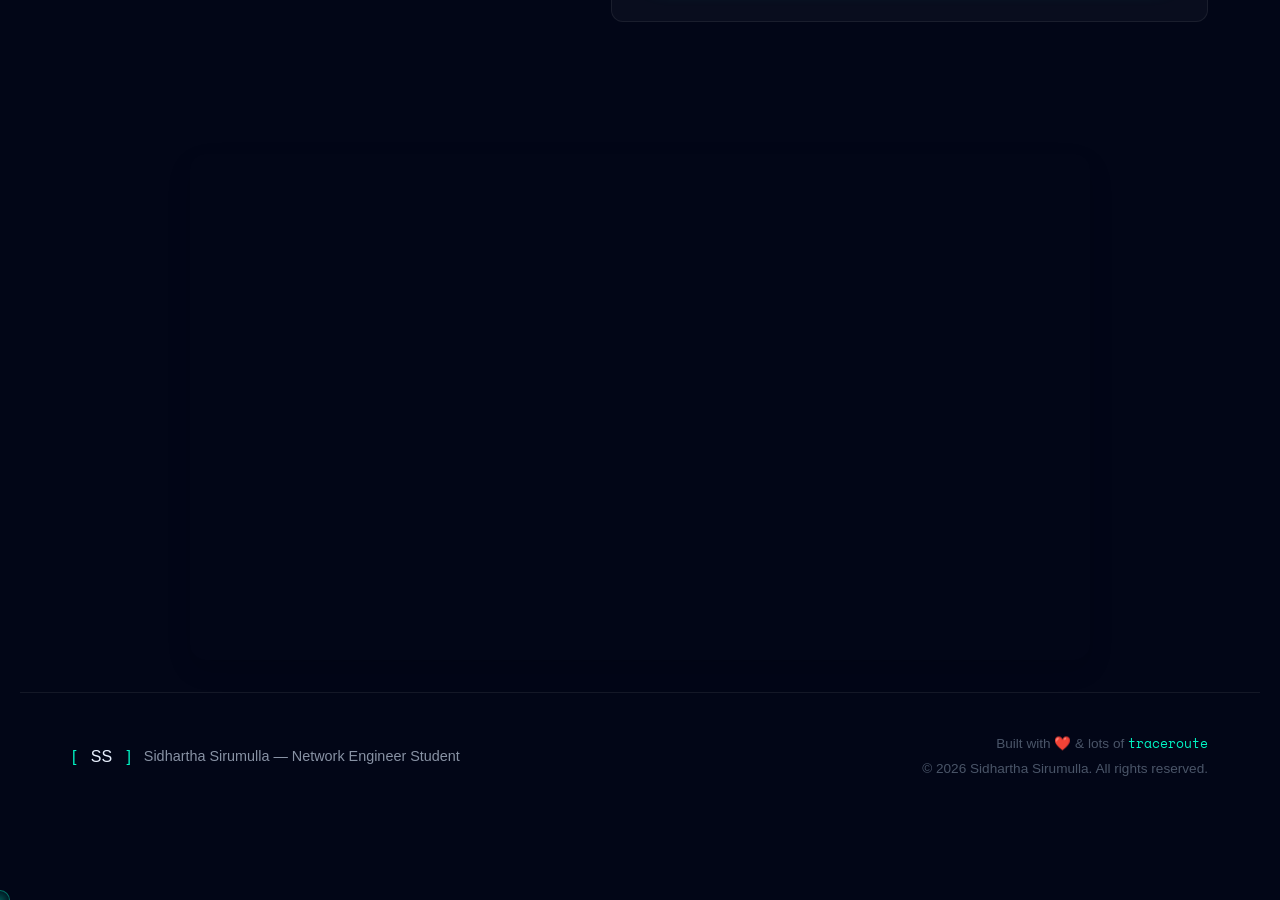
==== commit d2285316: "Remove inline CSS for certification slider Removed inline CSS for the certification slider from inde" ====
--- a/index.html
+++ b/index.html
@@ -650,71 +650,7 @@
     </div>
   </footer>
 
-  <!-- Slider CSS (inline for portability; move to style.css if preferred) -->
-  <style>
-    /* ── Certification Slider ── */
-    .certifications .slider {
-      overflow: hidden;
-      width: 100%;
-      margin-top: 2.5rem;
-      -webkit-mask-image: linear-gradient(to right, transparent 0%, black 10%, black 90%, transparent 100%);
-      mask-image: linear-gradient(to right, transparent 0%, black 10%, black 90%, transparent 100%);
-    }
-
-    .certifications .slide-track {
-      display: flex;
-      gap: 1.5rem;
-      width: max-content;
-      animation: certScroll 32s linear infinite;
-    }
-
-    .certifications .slide-track:hover {
-      animation-play-state: paused;
-    }
-
-    .certifications .slide {
-      display: flex;
-      flex-direction: column;
-      align-items: center;
-      gap: 0.6rem;
-      text-decoration: none;
-      background: rgba(255, 255, 255, 0.04);
-      border: 1px solid rgba(0, 245, 196, 0.12);
-      border-radius: 14px;
-      padding: 1.2rem 1.4rem;
-      min-width: 130px;
-      transition: border-color 0.25s, transform 0.25s, background 0.25s;
-      cursor: pointer;
-    }
-
-    .certifications .slide:hover {
-      border-color: rgba(0, 245, 196, 0.5);
-      background: rgba(0, 245, 196, 0.06);
-      transform: translateY(-4px);
-    }
-
-    .certifications .slide img {
-      width: 80px;
-      height: 80px;
-      object-fit: contain;
-      border-radius: 8px;
-    }
-
-    .certifications .slide p {
-      font-size: 0.72rem;
-      font-family: 'Space Mono', monospace;
-      color: #a0aec0;
-      text-align: center;
-      margin: 0;
-      line-height: 1.3;
-      max-width: 110px;
-    }
-
-    @keyframes certScroll {
-      0%   { transform: translateX(0); }
-      100% { transform: translateX(-50%); }
-    }
-  </style>
+  
 
   <script src="js/main.js"></script>
 </body>
--- a/css/style.css
+++ b/css/style.css
@@ -890,6 +890,119 @@
   .slide img {
     height: 120px;
   }
+} 
+/* ===========================
+   Experience Section
+=========================== */
+
+/* Color Variables & Base */
+:root {
+  bg-color: #050a0f;
+  accent-color: #00ffcc;
+  text-main: #ffffff;
+  text-muted: #a0a0a0;
+  link-blue: #3b82f6;
+}
+
+body {
+  background-color: var(--bg-color);
+  font-family: 'Inter', sans-serif; /* Use a clean sans-serif */
+  color: var(--text-main);
+  line-height: 1.6;
+}
+
+.education {
+  padding: 80px 20px;
+}
+
+/* Header Styling */
+.section__tag {
+  color: var(--accent-color);
+  font-family: monospace;
+  font-size: 0.9rem;
+  display: block;
+  margin-bottom: 10px;
+}
+
+.section__title {
+  font-size: 2.5rem;
+  font-weight: 700;
+  margin-bottom: 50px;
+}
+
+/* Timeline Container */
+.timeline {
+  position: relative;
+  max-width: 900px;
+  margin-top: 40px;
+}
+
+/* The Vertical Line */
+.timeline::before {
+  content: '';
+  position: absolute;
+  left: 125px; /* Aligns line between date and content */
+  top: 0;
+  bottom: 0;
+  width: 1px;
+  background: linear-gradient(to bottom, var(--accent-color), #1a3a3a);
+}
+
+/* Timeline Item */
+.timeline__item {
+  position: relative;
+  display: flex;
+  margin-bottom: 60px;
+  align-items: flex-start;
+}
+
+/* Date Styling */
+.timeline__date {
+  width: 110px;
+  text-align: right;
+  font-size: 0.85rem;
+  font-weight: 600;
+  color: var(--accent-color);
+  padding-right: 35px;
+  margin-top: -3px; /* Fine-tune alignment with title */
+}
+
+/* The Dot */
+.timeline__dot {
+  position: absolute;
+  left: 121.5px; /* Center on the 1px line */
+  width: 8px;
+  height: 8px;
+  background-color: var(--accent-color);
+  border-radius: 50%;
+  box-shadow: 0 0 10px var(--accent-color);
+  z-index: 2;
+}
+
+/* Content Area */
+.timeline__content {
+  padding-left: 40px;
+  flex: 1;
+}
+
+.timeline__content h3 {
+  font-size: 1.25rem;
+  margin: 0 0 5px 0;
+  font-weight: 600;
+}
+
+.timeline__place {
+  display: block;
+  color: var(--link-blue);
+  font-style: italic;
+  font-size: 0.9rem;
+  margin-bottom: 15px;
+}
+
+.timeline__content p {
+  color: var(--text-muted);
+  max-width: 650px;
+  font-size: 0.95rem;
 }
 
 /* ===========================
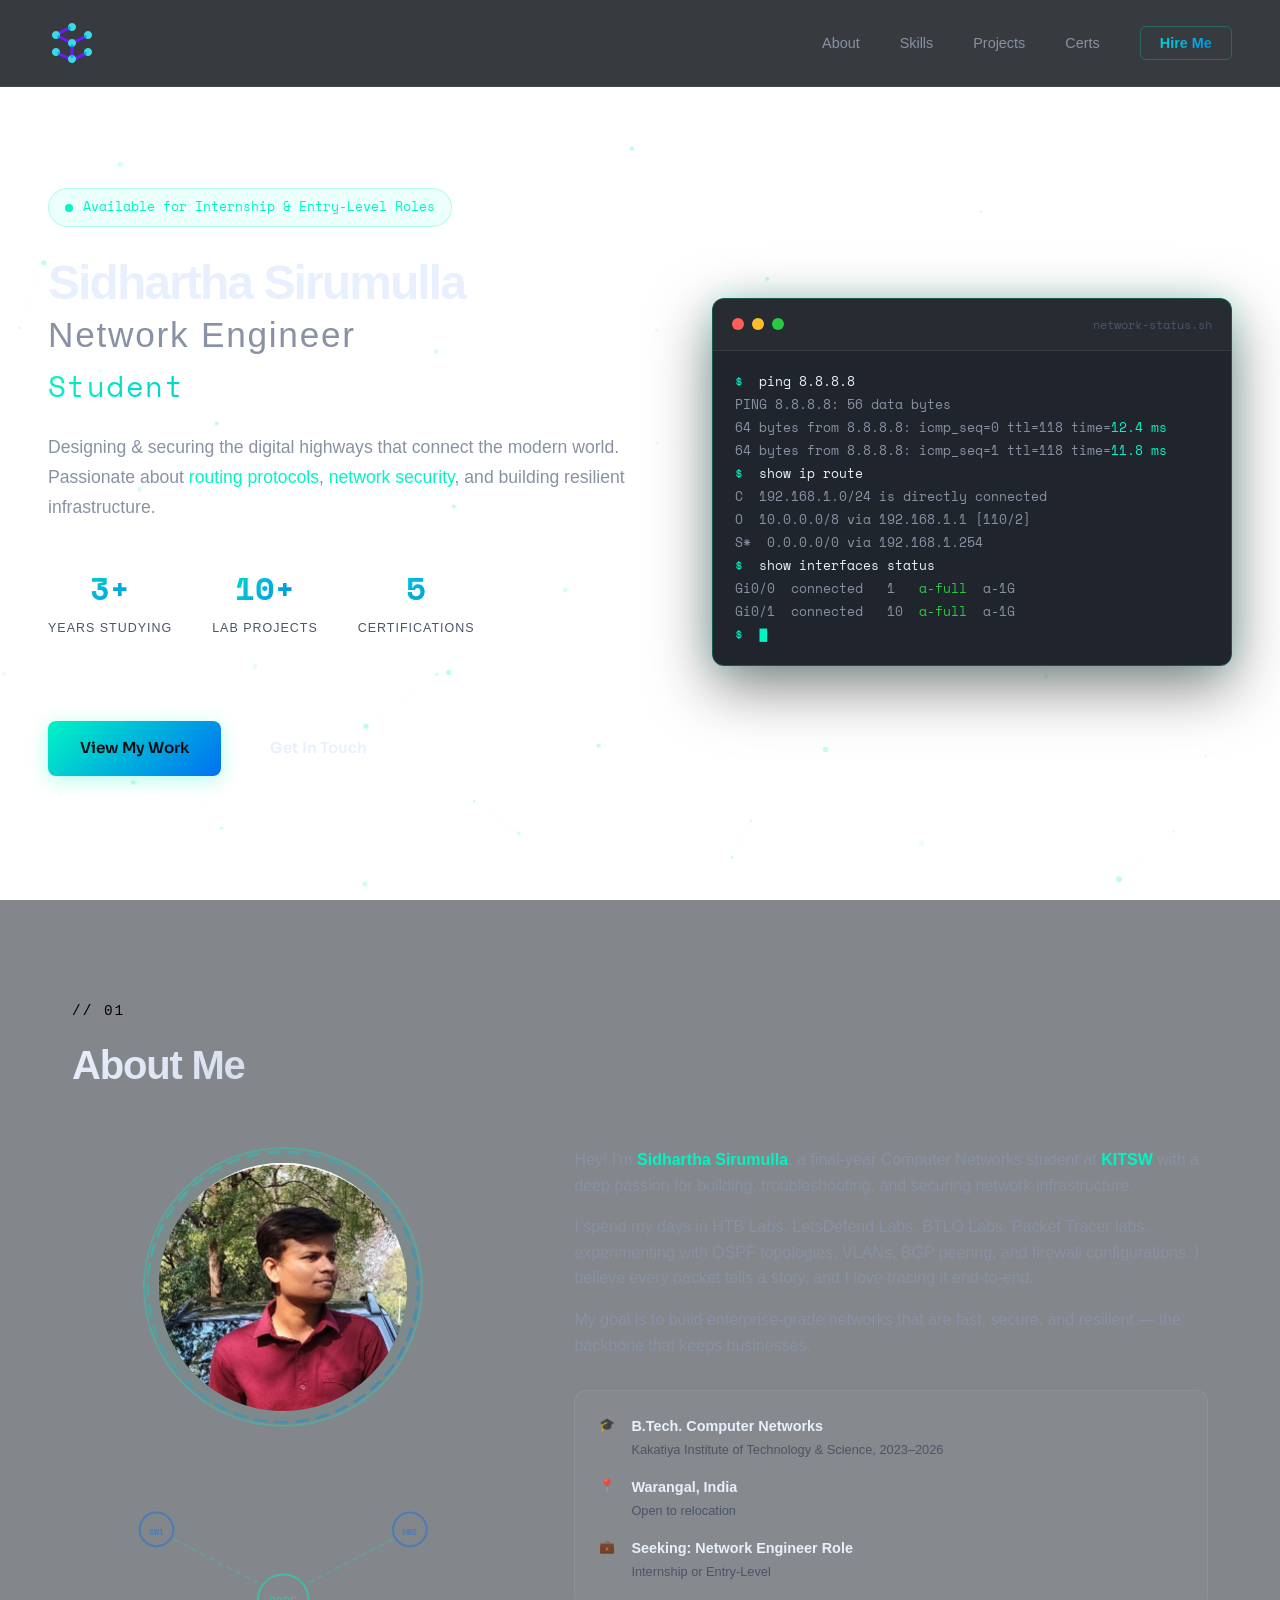
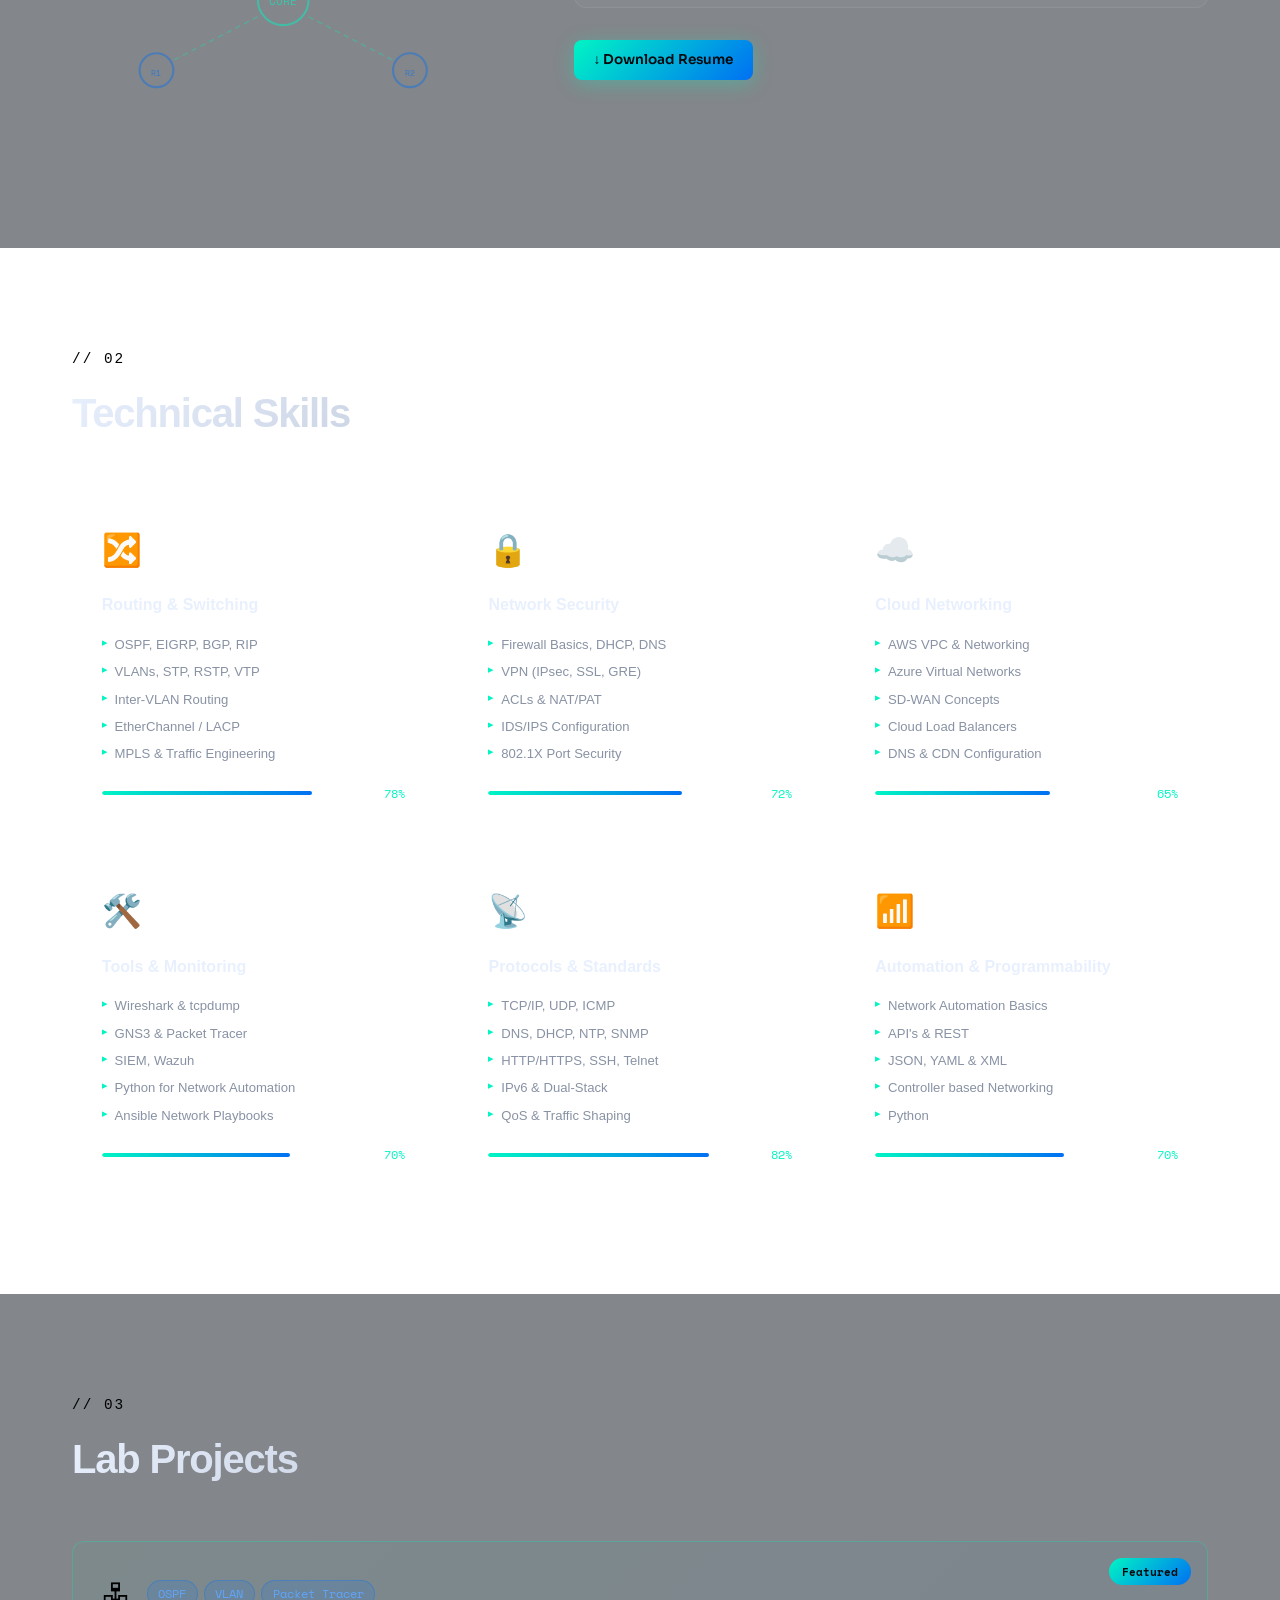
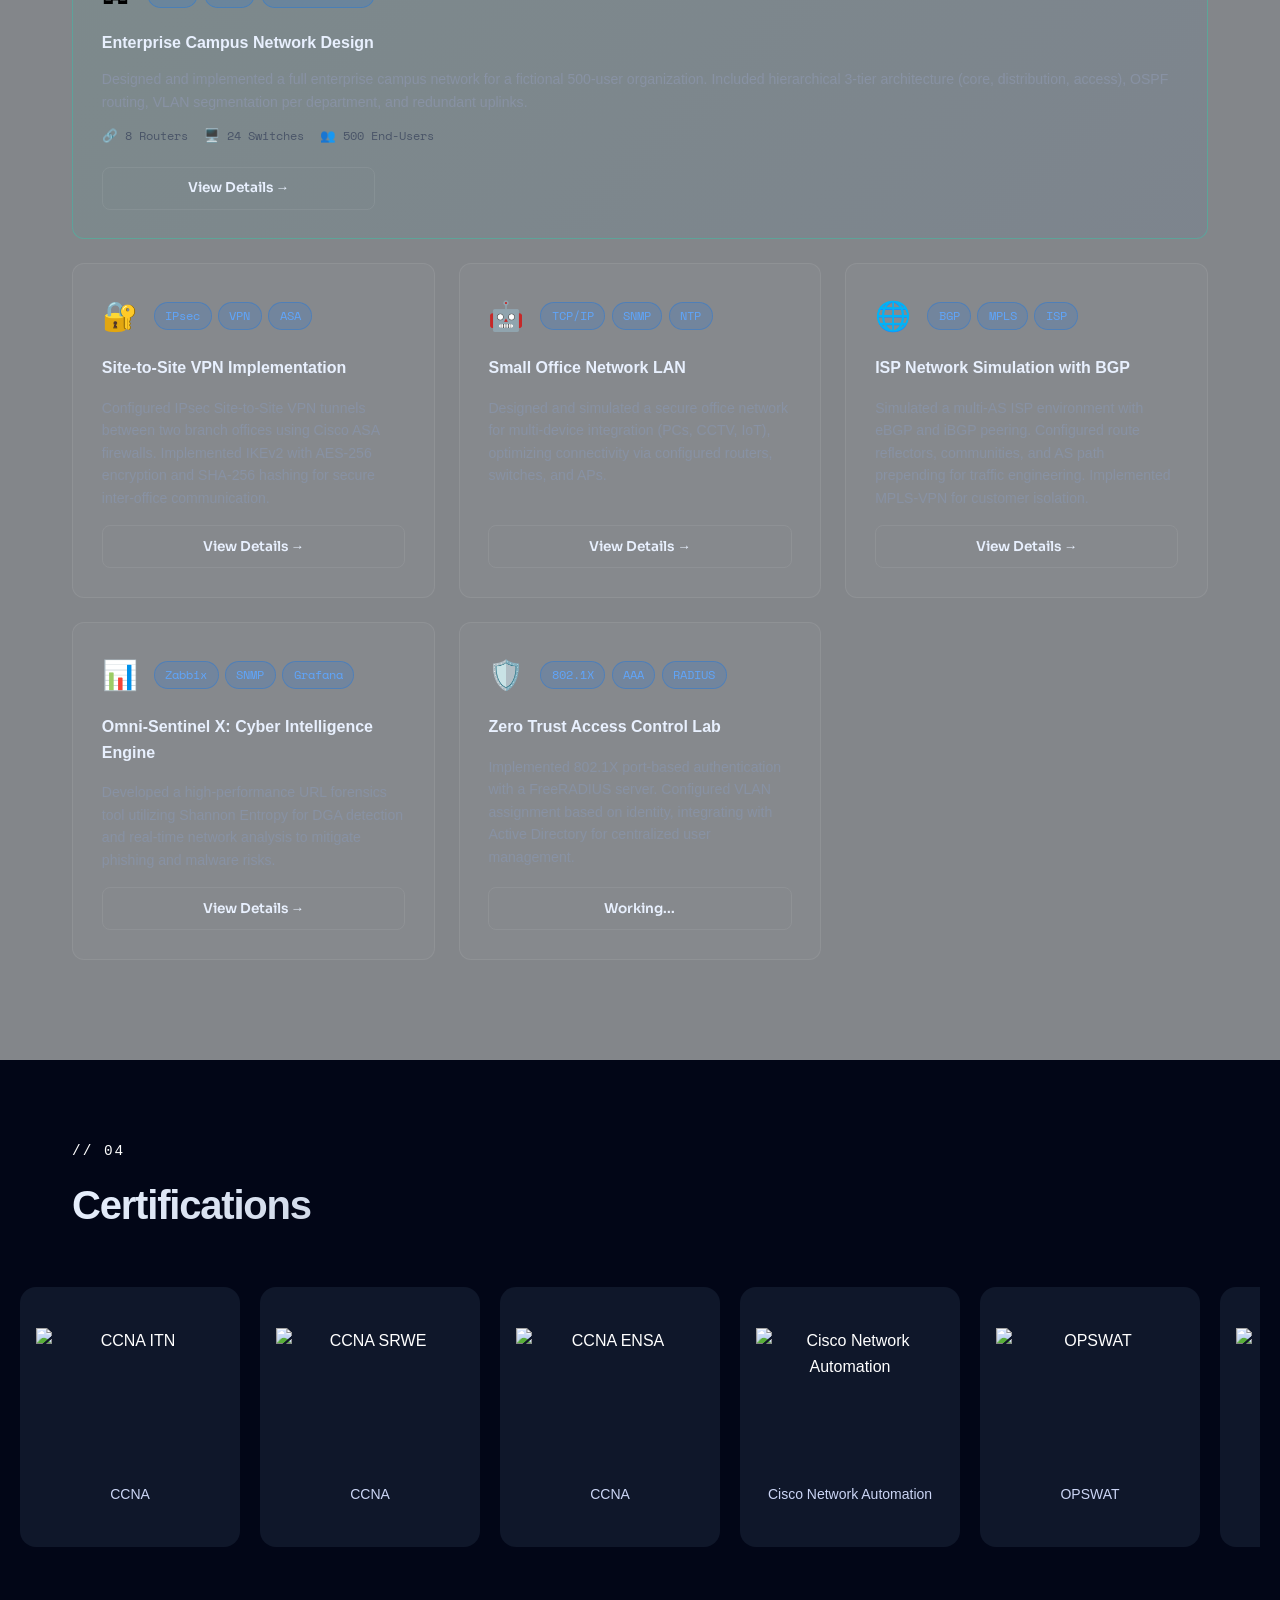
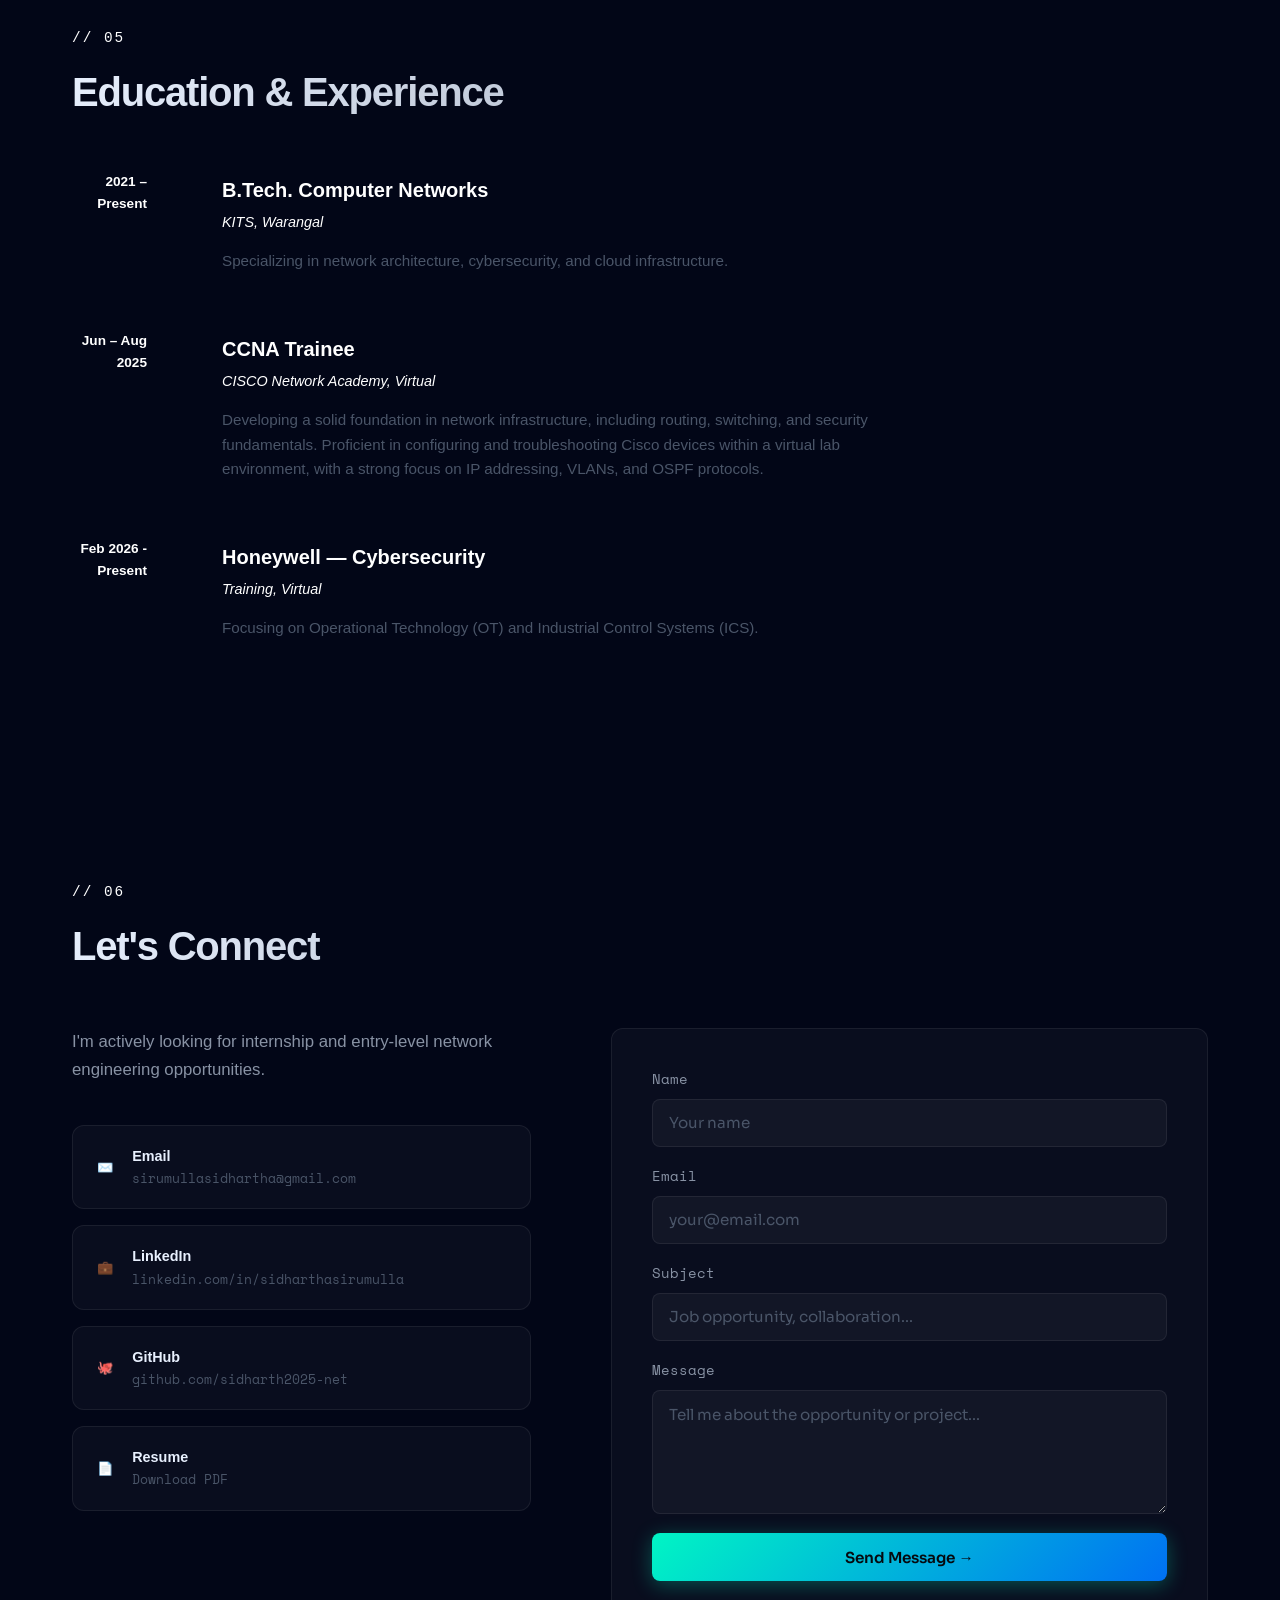
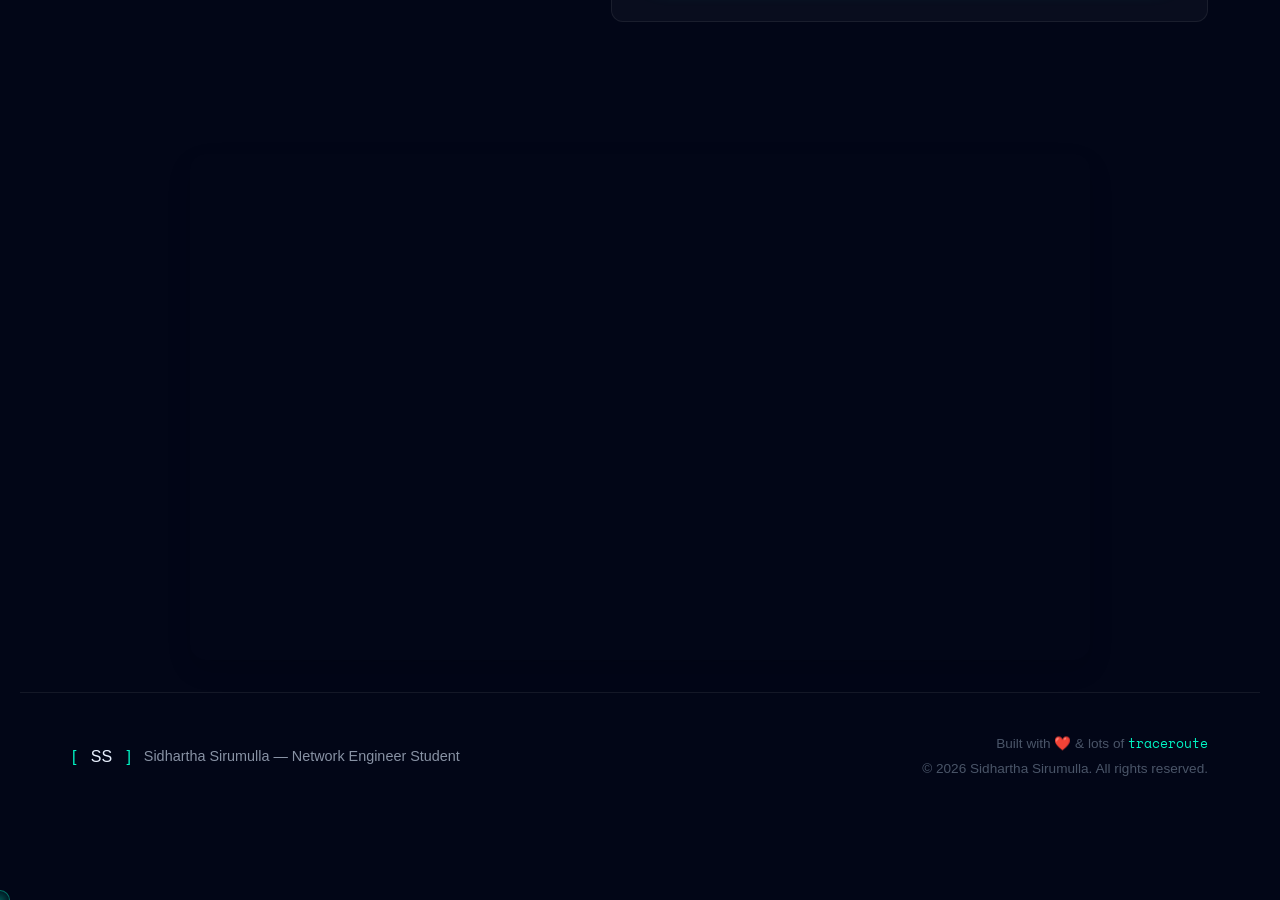
==== commit 2a27bdca: "Update index.html" ====
--- a/index.html
+++ b/index.html
@@ -518,41 +518,46 @@
   <!-- Education / Timeline -->
   <section class="section education" id="education">
     <div class="container">
+      
       <div class="section__header">
         <span class="section__tag">// 05</span>
-        <h2 class="section__title">Education &amp; Experience</h2>
-      </div>
+        <h2 class="section__title">Education & Experience</h2>
+      </div>
+
       <div class="timeline">
+        
         <div class="timeline__item">
+          <div class="timeline__date">2021 – Present</div>
           <div class="timeline__dot"></div>
-          <div class="timeline__date">2021 – Present</div>
           <div class="timeline__content">
             <h3>B.Tech. Computer Networks</h3>
             <span class="timeline__place">KITS, Warangal</span>
             <p>Specializing in network architecture, cybersecurity, and cloud infrastructure.</p>
           </div>
         </div>
+
         <div class="timeline__item">
+          <div class="timeline__date">Jun – Aug 2025</div>
           <div class="timeline__dot"></div>
-          <div class="timeline__date">Jun – Aug 2025</div>
           <div class="timeline__content">
             <h3>CCNA Trainee</h3>
             <span class="timeline__place">CISCO Network Academy, Virtual</span>
             <p>Developing a solid foundation in network infrastructure, including routing, switching, and security fundamentals. Proficient in configuring and troubleshooting Cisco devices within a virtual lab environment, with a strong focus on IP addressing, VLANs, and OSPF protocols.</p>
           </div>
         </div>
+
         <div class="timeline__item">
+          <div class="timeline__date">Feb 2026 - Present</div>
           <div class="timeline__dot"></div>
-          <div class="timeline__date">Feb 2026 - Present</div>
           <div class="timeline__content">
             <h3>Honeywell — Cybersecurity</h3>
             <span class="timeline__place">Training, Virtual</span>
             <p>Focusing on Operational Technology (OT) and Industrial Control Systems (ICS).</p>
           </div>
         </div>
-      </div>
-    </div>
-  </section>
+
+      </div> </div> </section>
+       
 
   <!-- Contact Section -->
   <section class="section contact" id="contact">
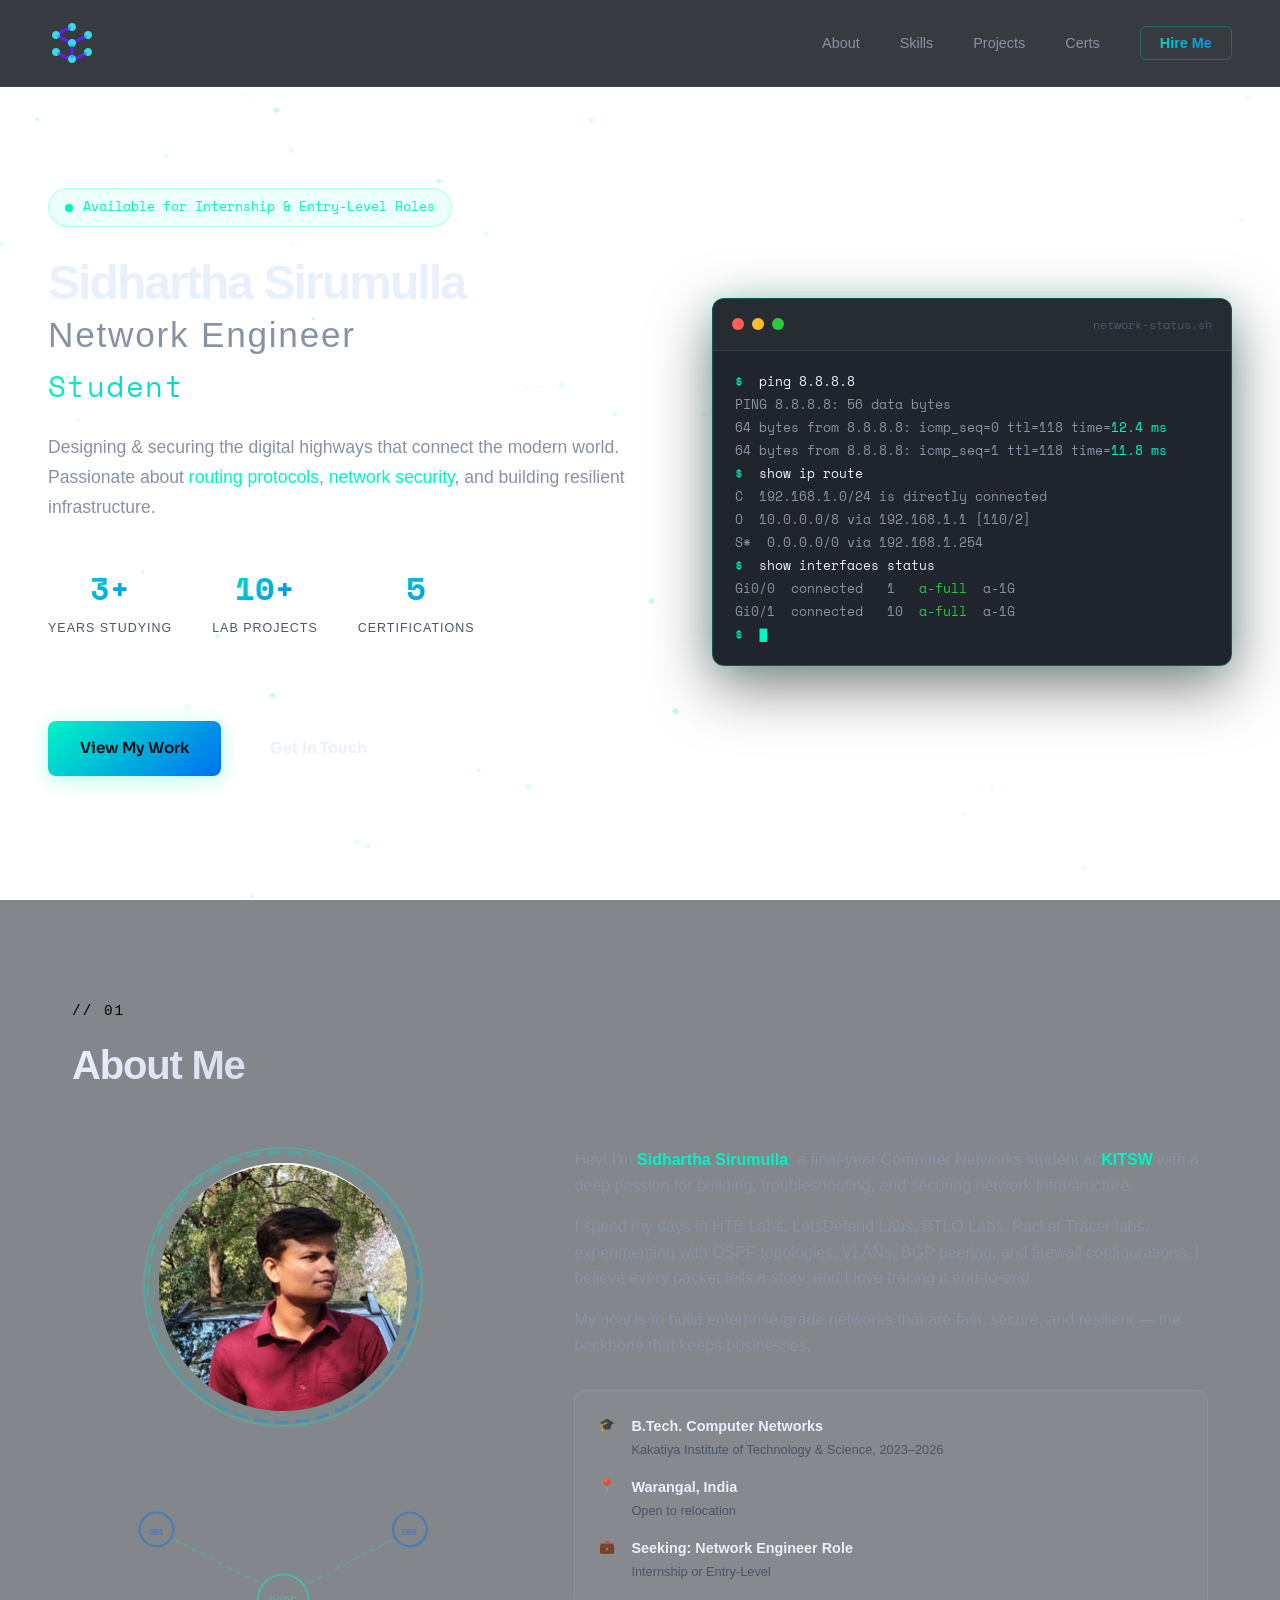
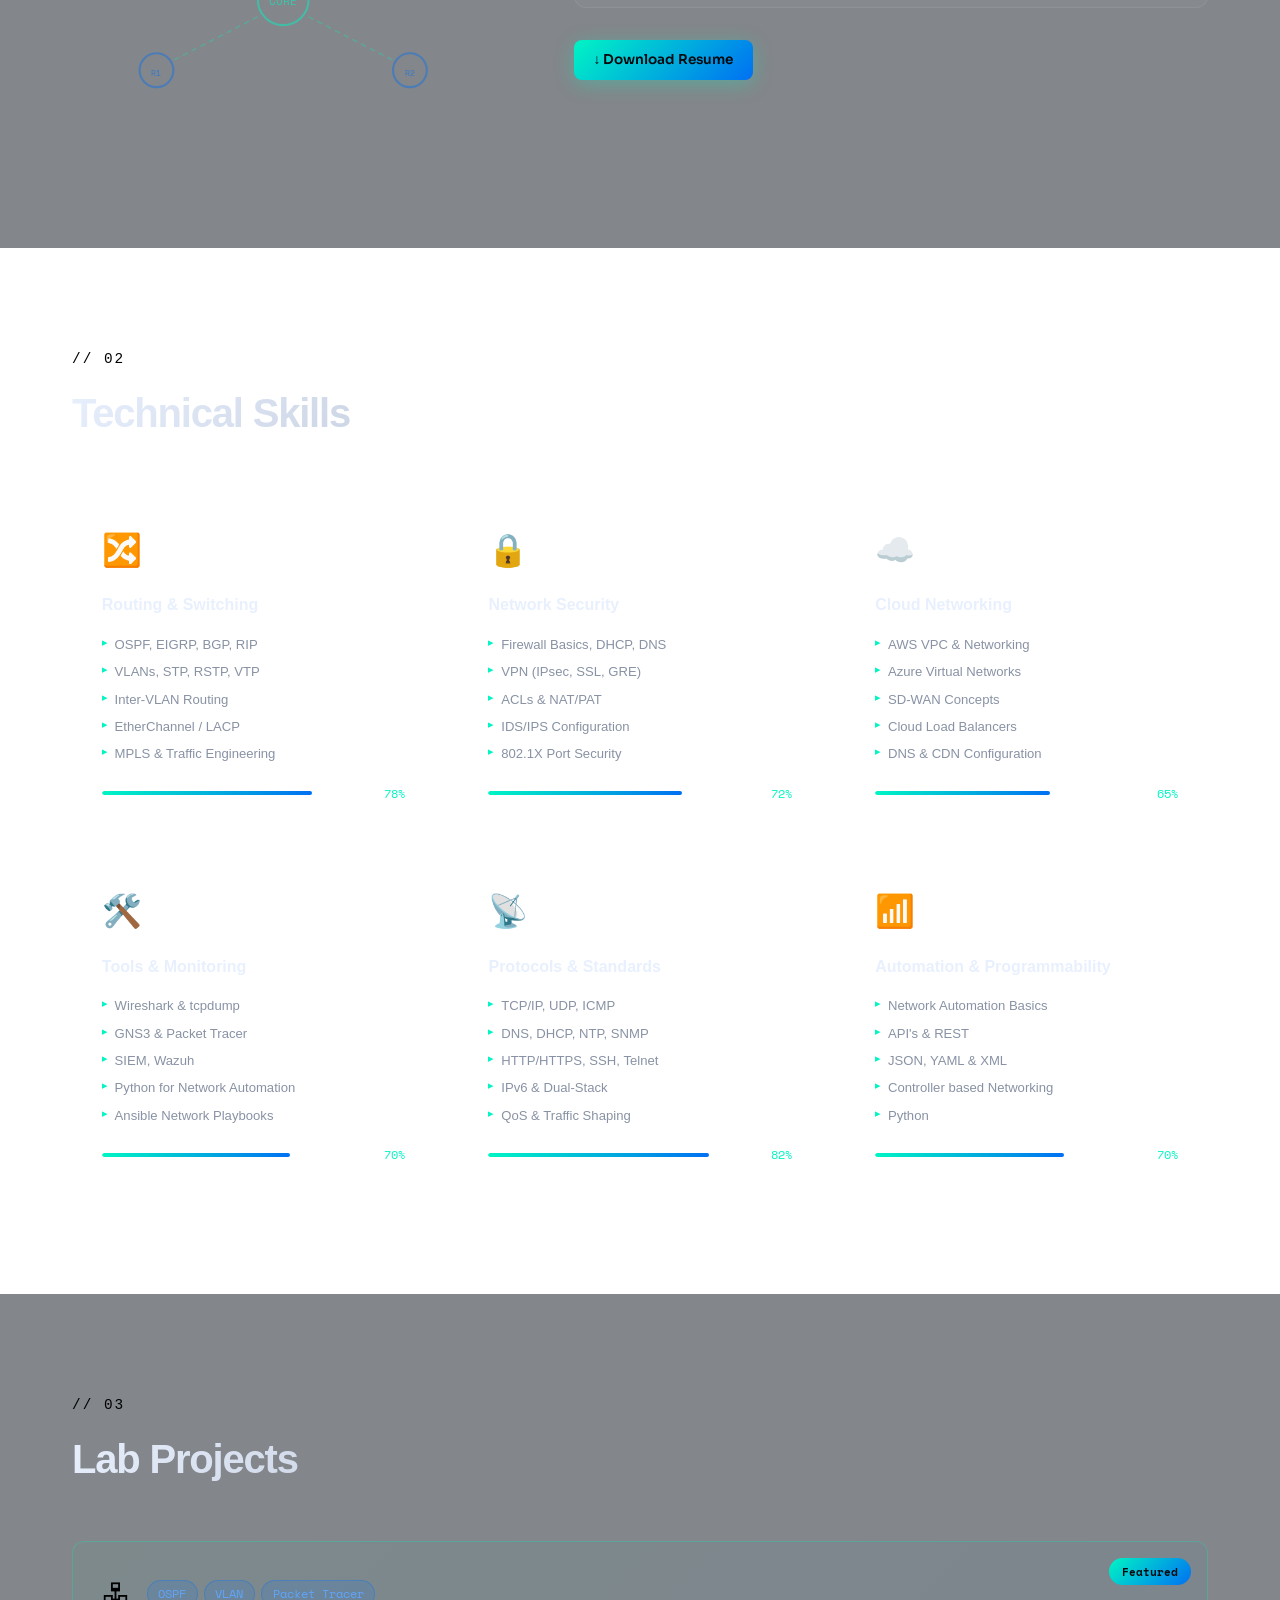
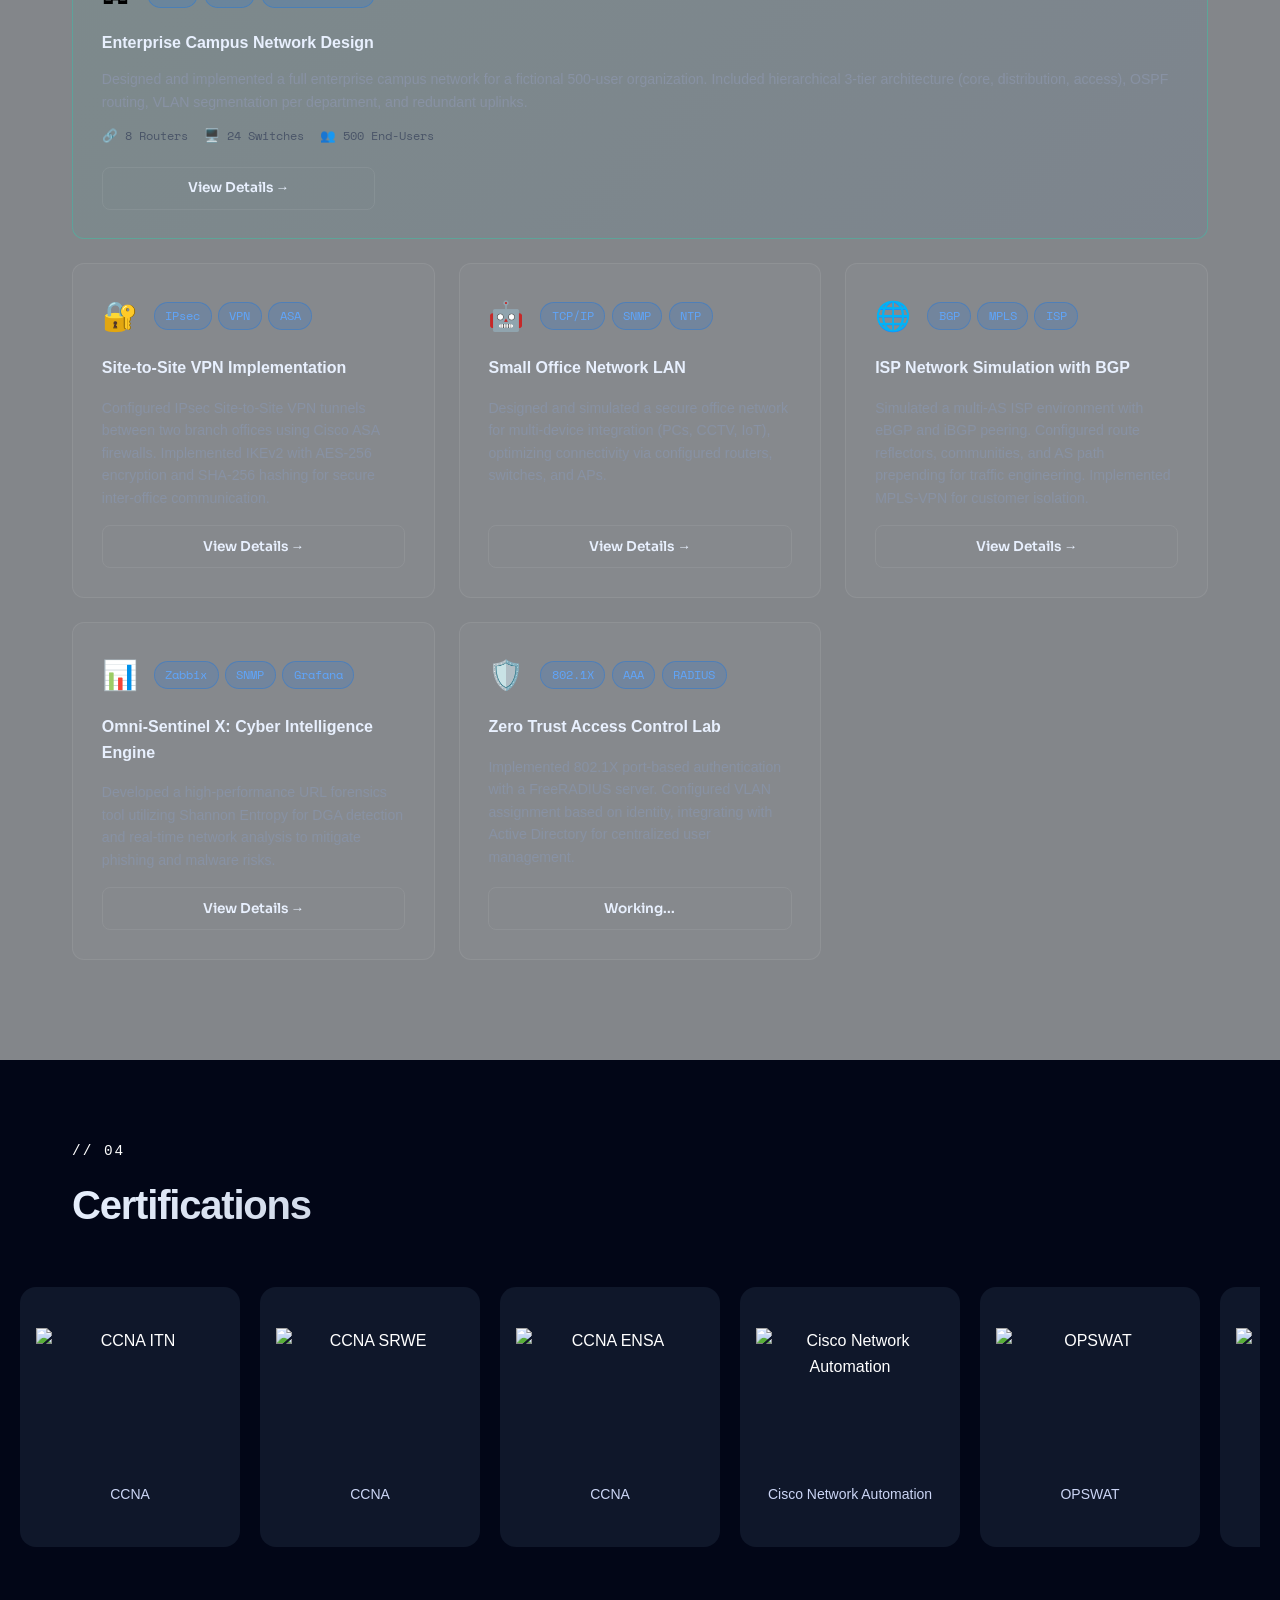
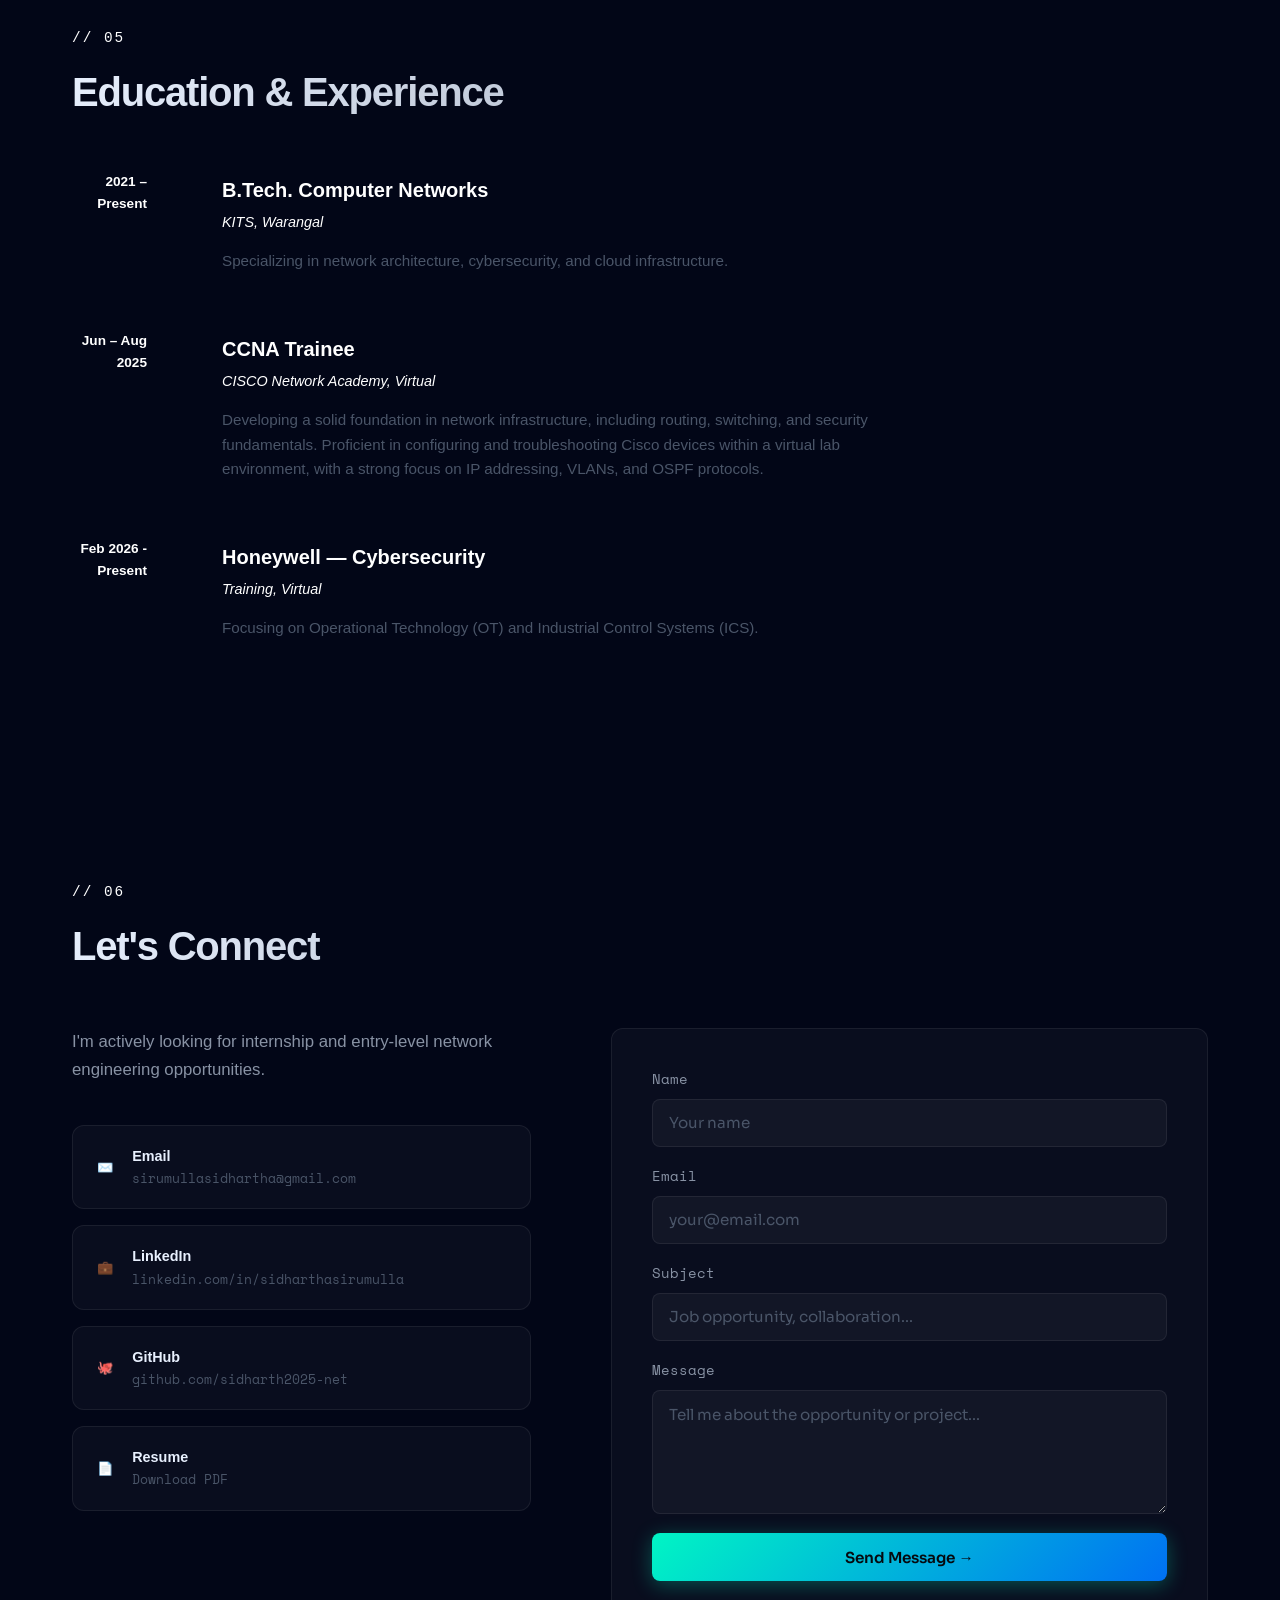
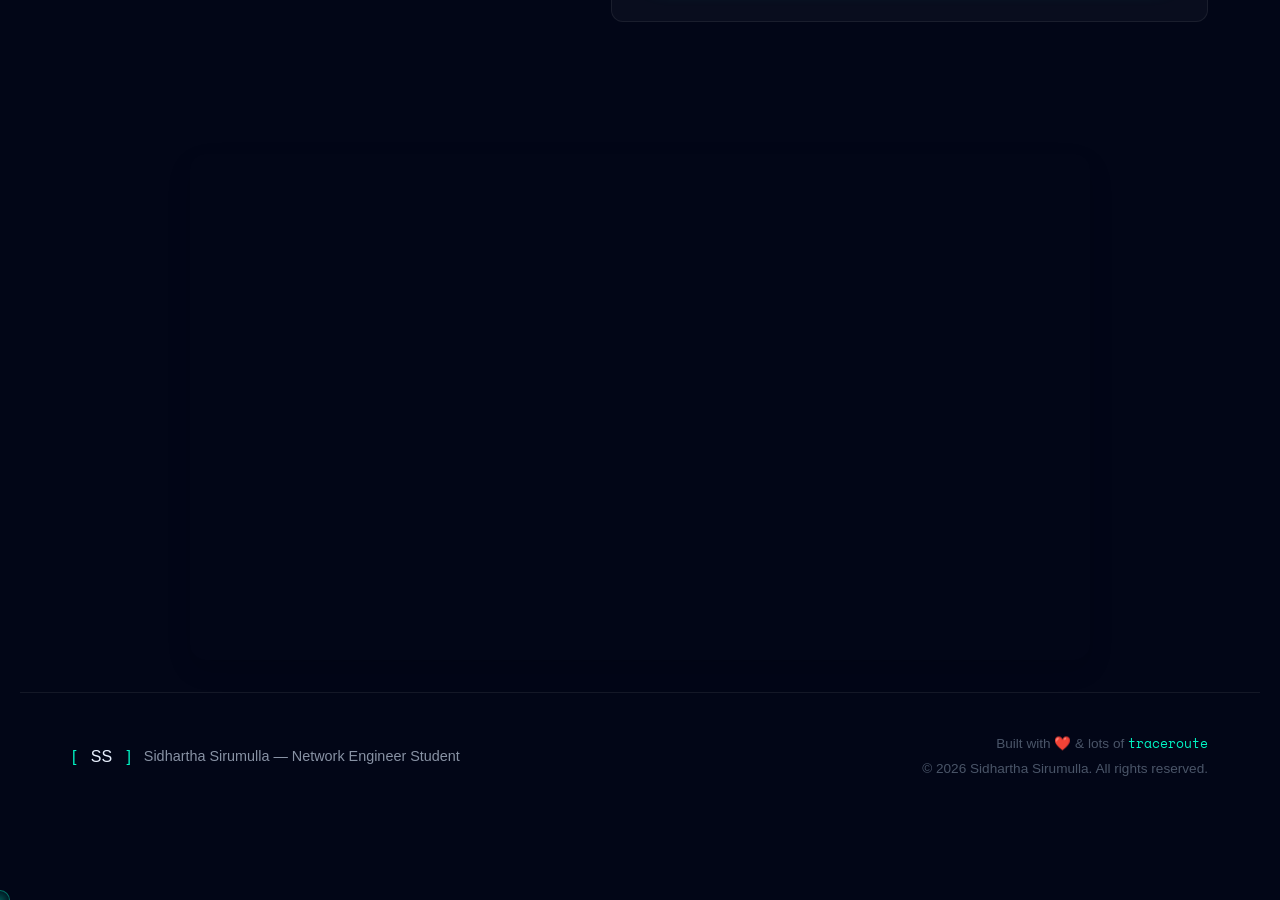
==== commit b4f267db: "Fix HTML entities in education section" ====
--- a/index.html
+++ b/index.html
@@ -516,47 +516,43 @@
 
 
   <!-- Education / Timeline -->
-  <section class="section education" id="education">
+   <section class="section education" id="education">
     <div class="container">
-      
       <div class="section__header">
         <span class="section__tag">// 05</span>
-        <h2 class="section__title">Education & Experience</h2>
-      </div>
-
+        <h2 class="section__title">Education &amp; Experience</h2>
+      </div>
       <div class="timeline">
-        
         <div class="timeline__item">
+          <div class="timeline__dot"></div>
           <div class="timeline__date">2021 – Present</div>
-          <div class="timeline__dot"></div>
           <div class="timeline__content">
             <h3>B.Tech. Computer Networks</h3>
             <span class="timeline__place">KITS, Warangal</span>
             <p>Specializing in network architecture, cybersecurity, and cloud infrastructure.</p>
           </div>
         </div>
-
         <div class="timeline__item">
+          <div class="timeline__dot"></div>
           <div class="timeline__date">Jun – Aug 2025</div>
-          <div class="timeline__dot"></div>
           <div class="timeline__content">
             <h3>CCNA Trainee</h3>
             <span class="timeline__place">CISCO Network Academy, Virtual</span>
             <p>Developing a solid foundation in network infrastructure, including routing, switching, and security fundamentals. Proficient in configuring and troubleshooting Cisco devices within a virtual lab environment, with a strong focus on IP addressing, VLANs, and OSPF protocols.</p>
           </div>
         </div>
-
         <div class="timeline__item">
+          <div class="timeline__dot"></div>
           <div class="timeline__date">Feb 2026 - Present</div>
-          <div class="timeline__dot"></div>
           <div class="timeline__content">
             <h3>Honeywell — Cybersecurity</h3>
             <span class="timeline__place">Training, Virtual</span>
             <p>Focusing on Operational Technology (OT) and Industrial Control Systems (ICS).</p>
           </div>
         </div>
-
-      </div> </div> </section>
+      </div>
+    </div>
+  </section>
        
 
   <!-- Contact Section -->
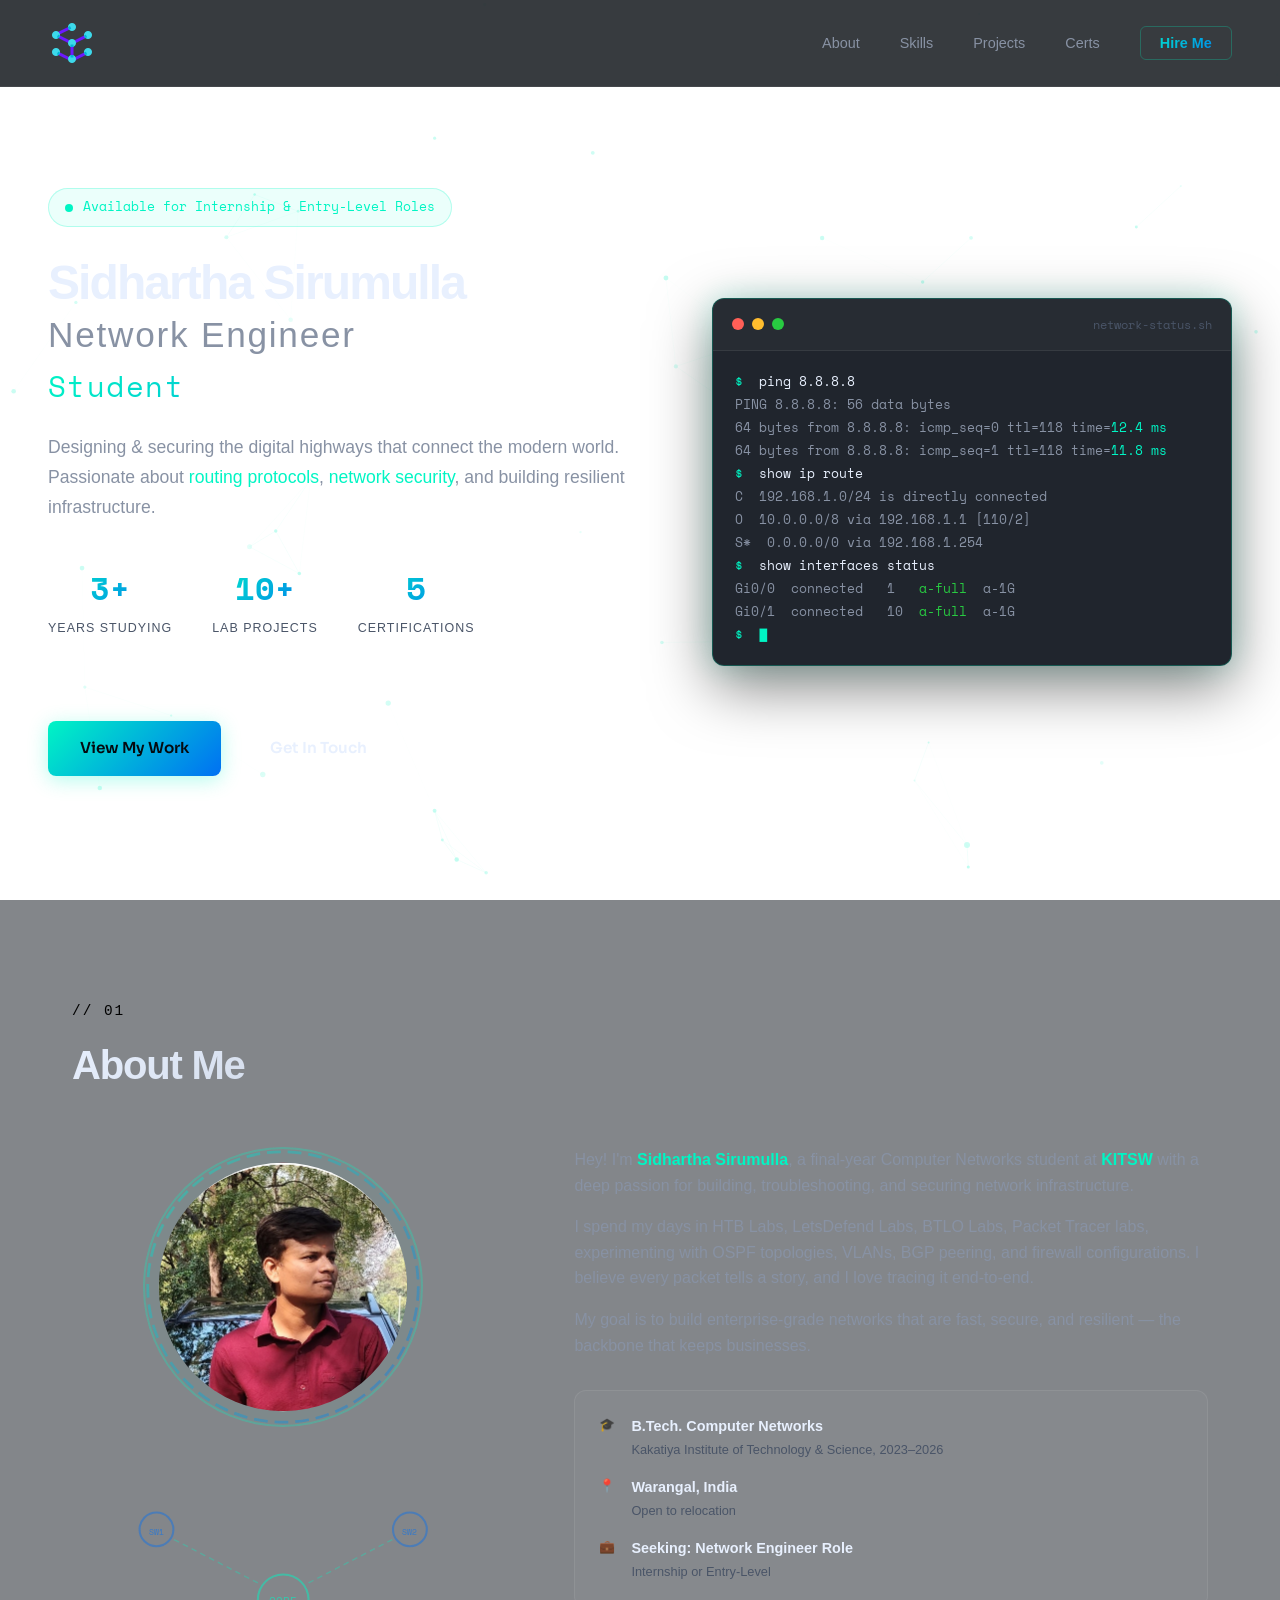
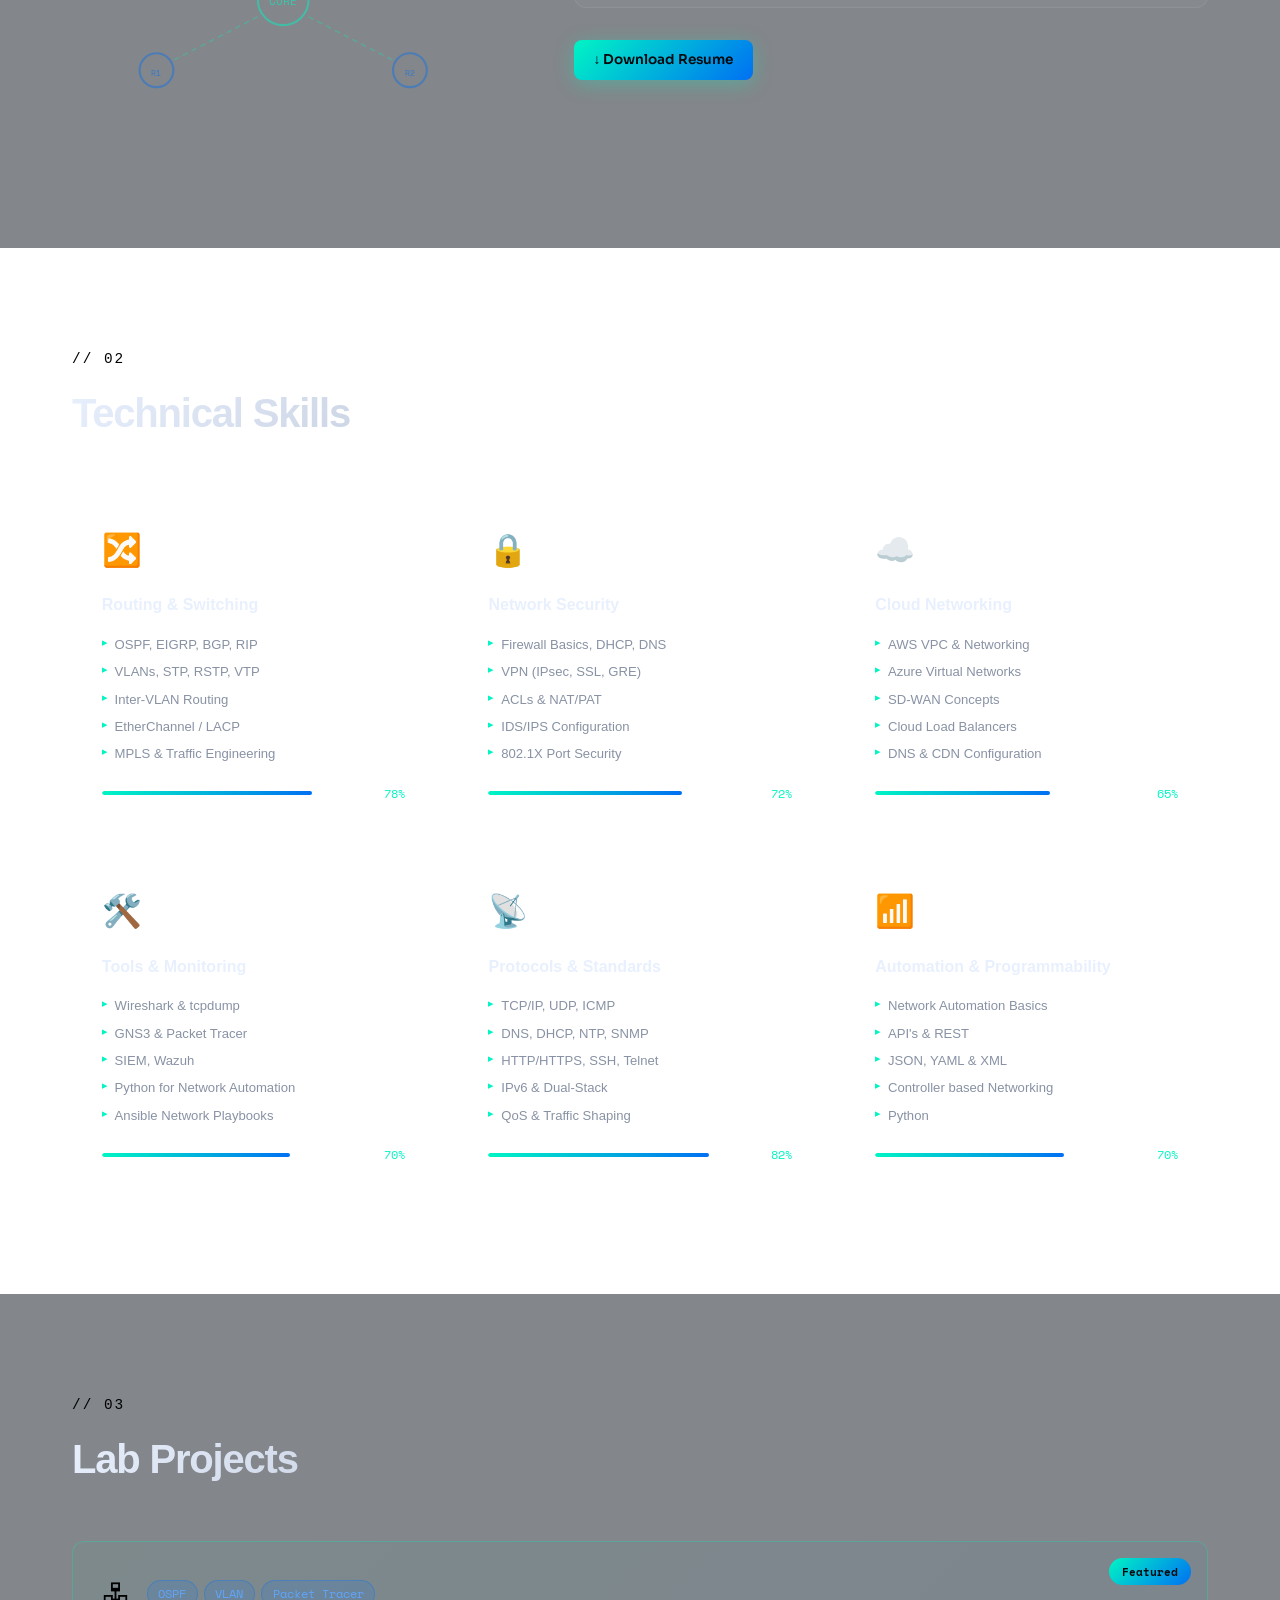
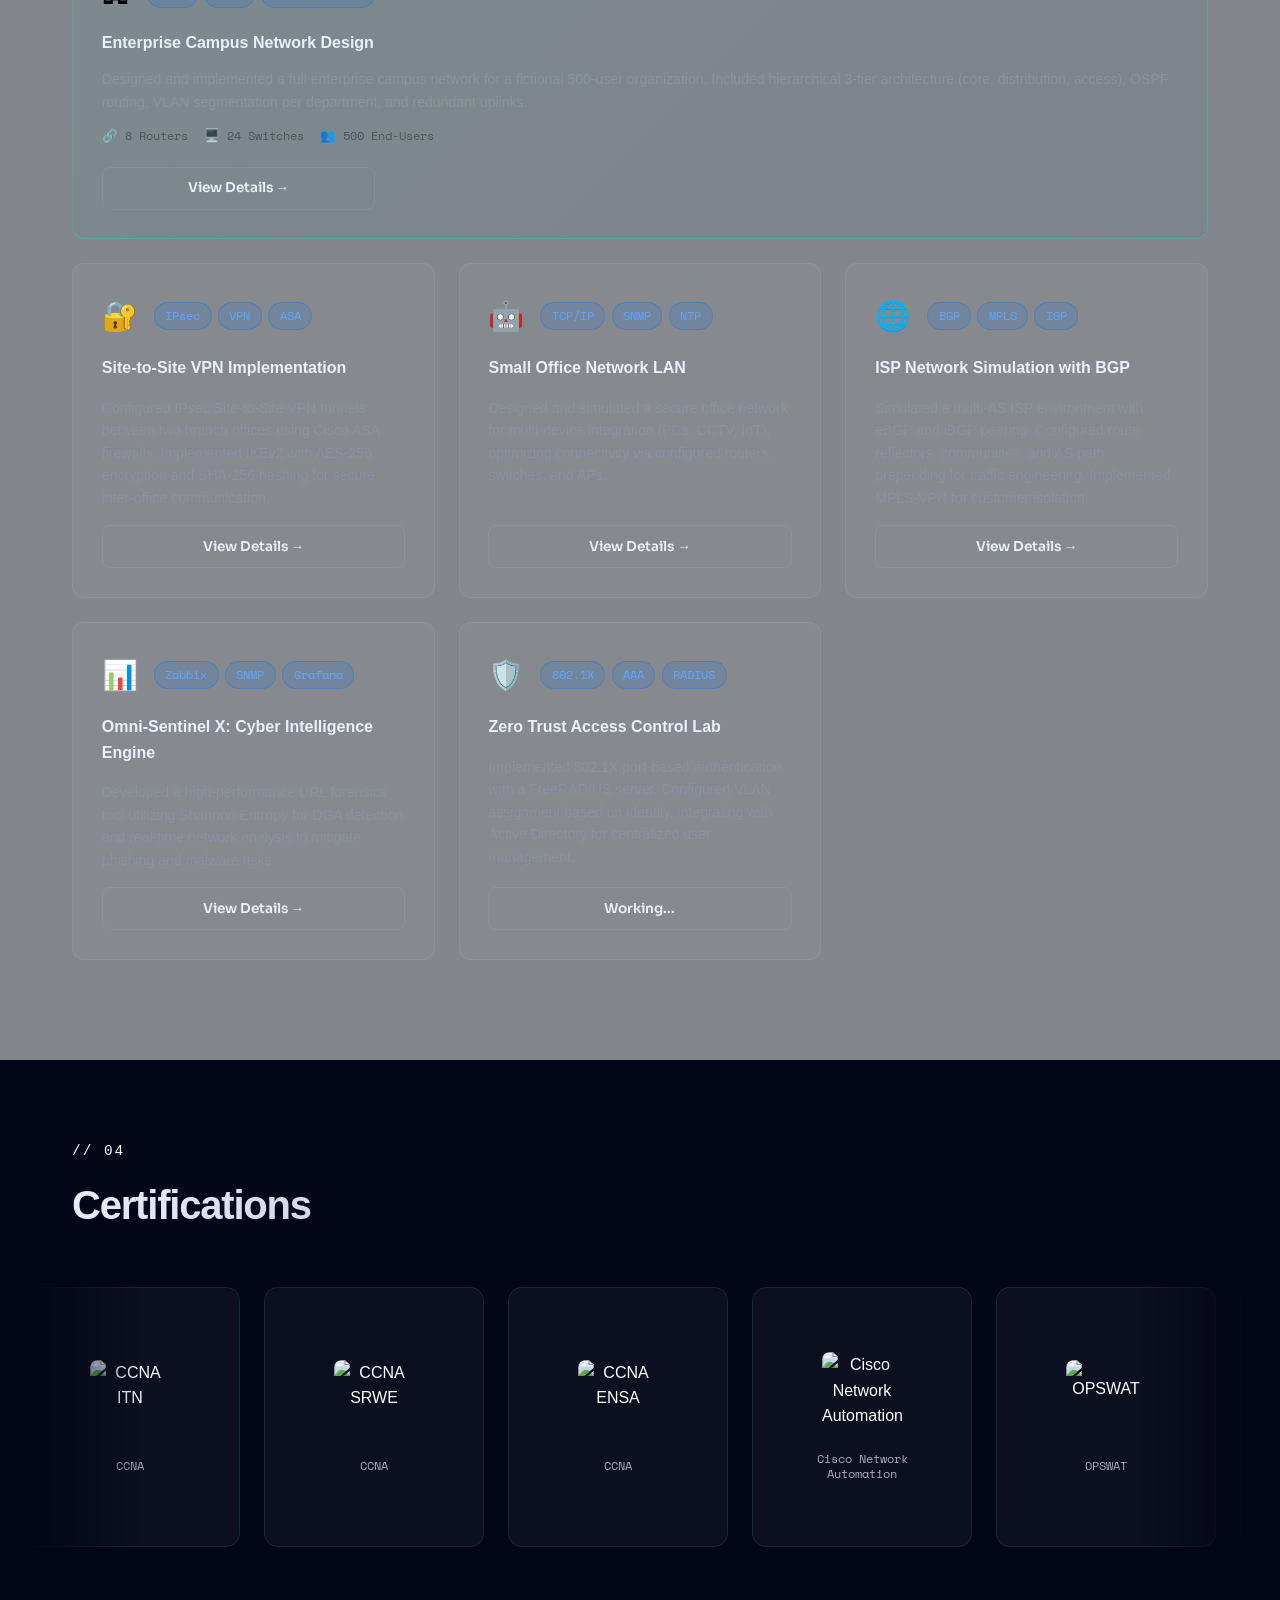
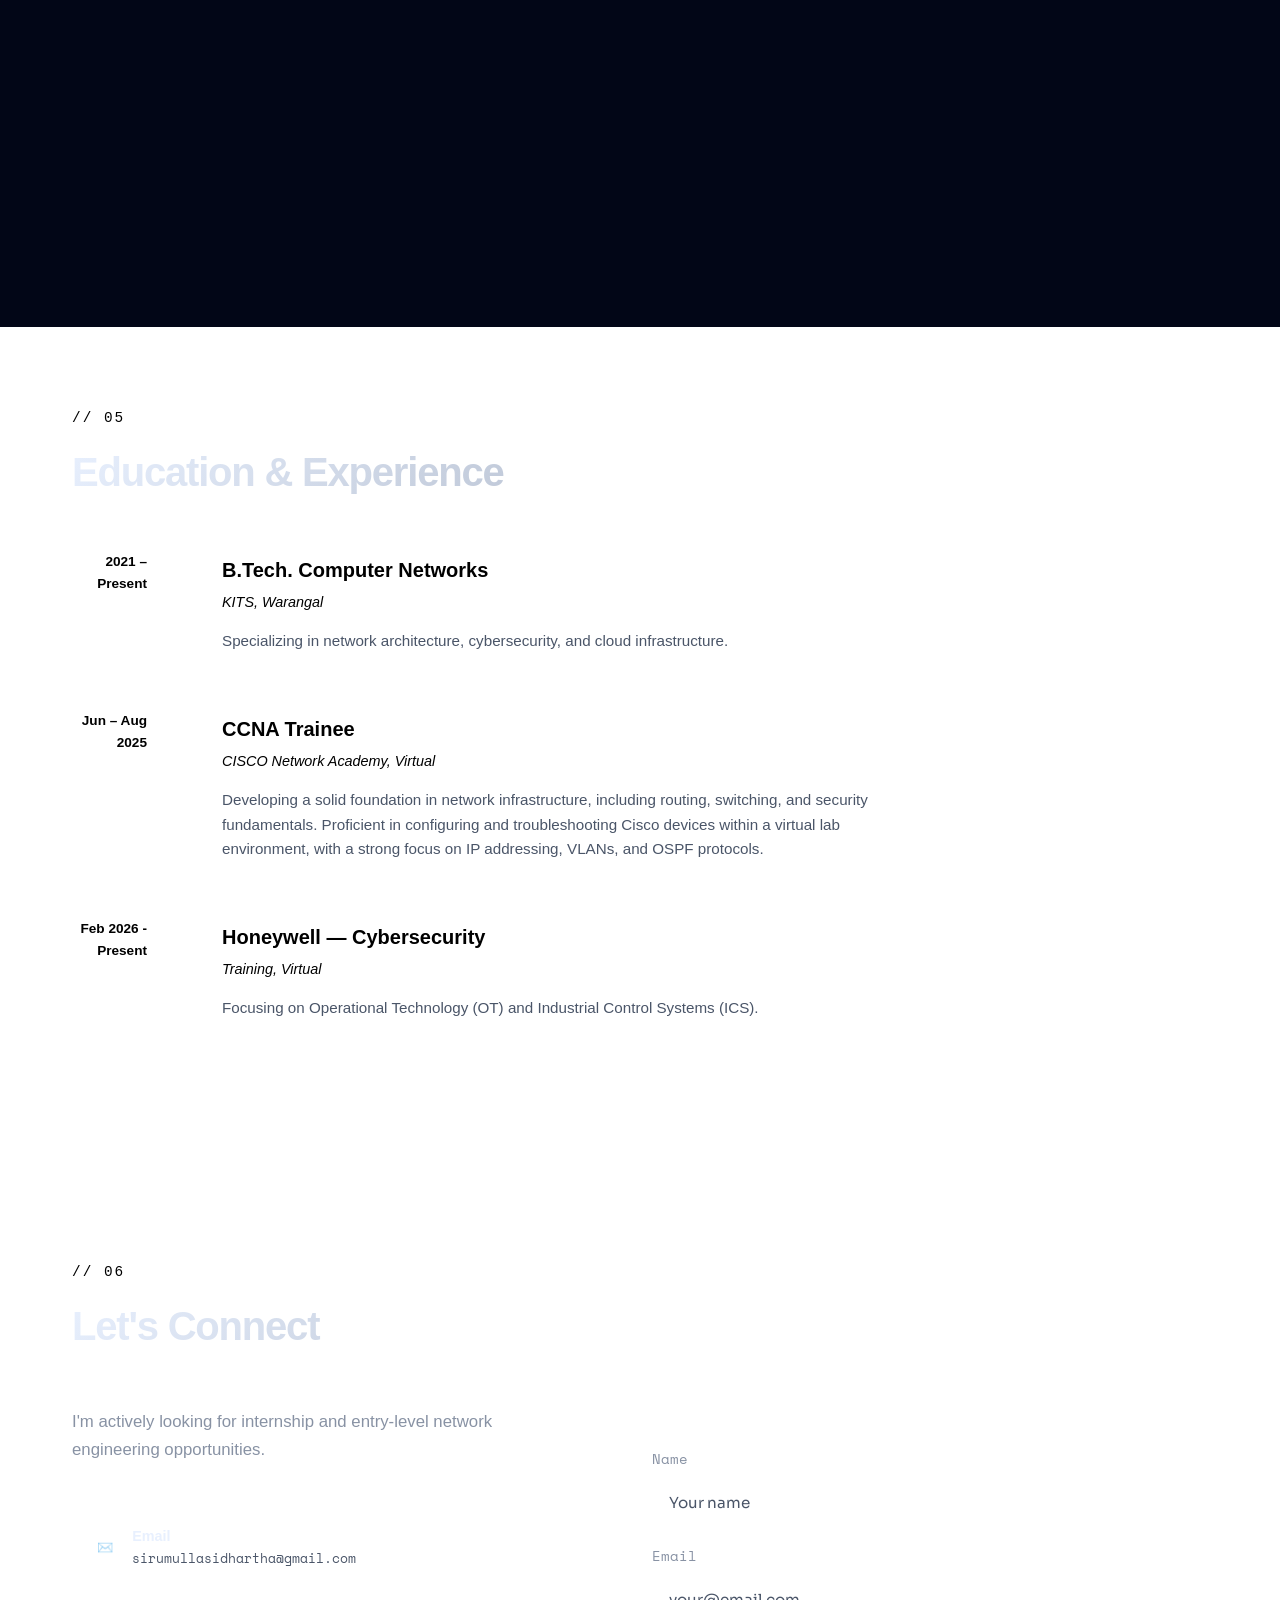
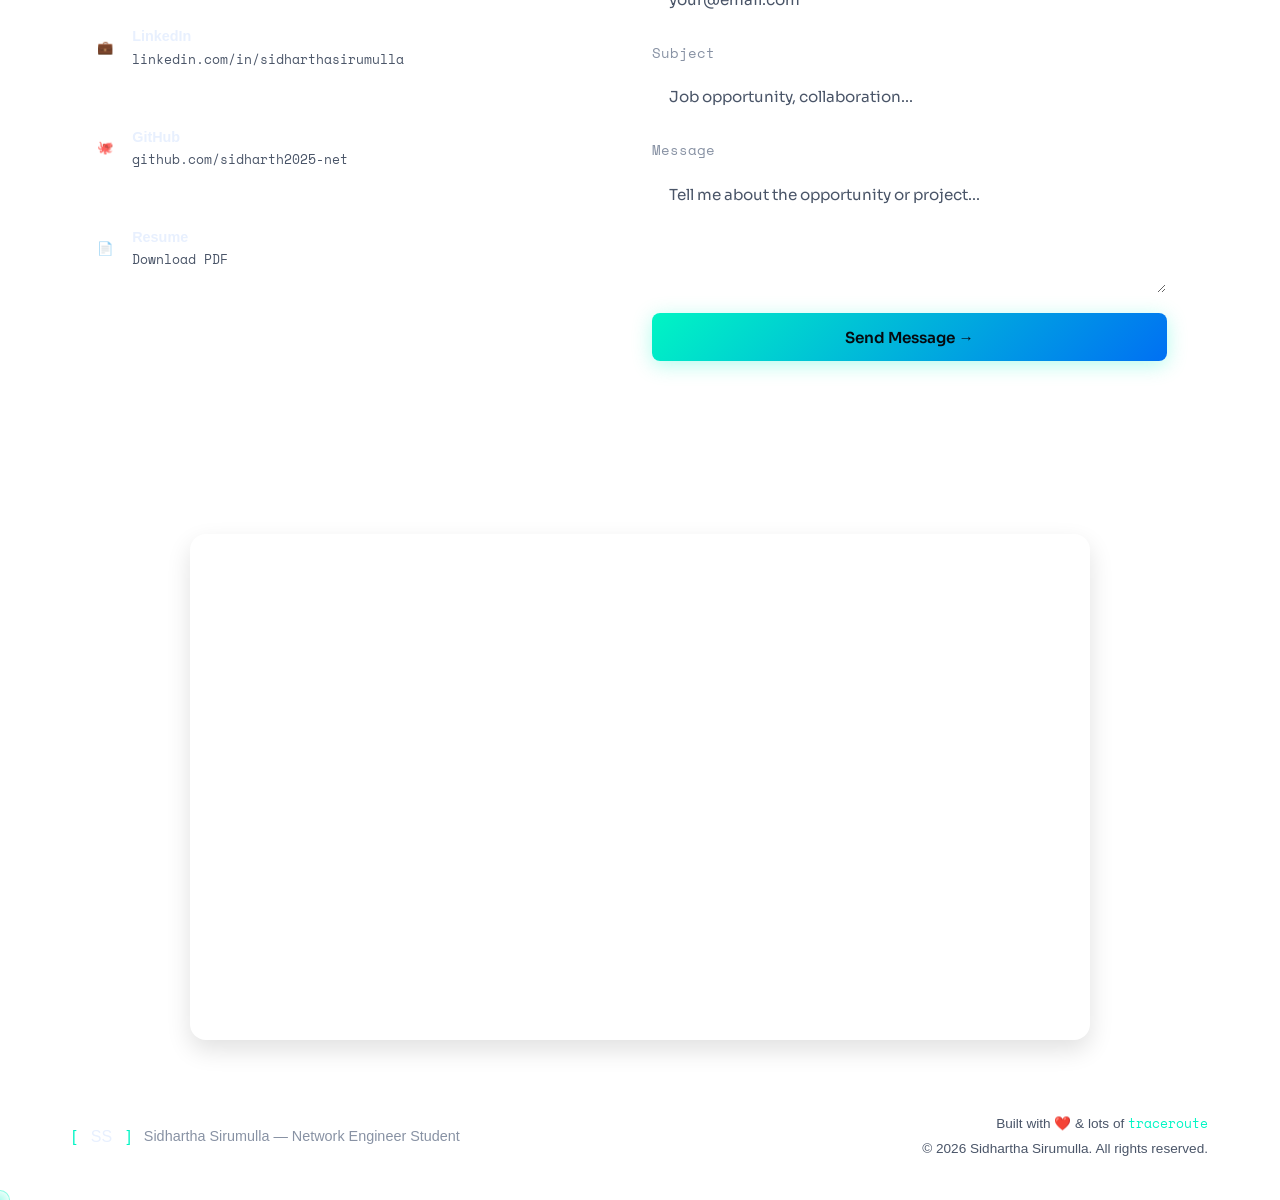
==== commit 46a2fb84: "Update index.html" ====
--- a/index.html
+++ b/index.html
@@ -514,9 +514,45 @@
       </div>
     </div>
 
+    <div class="marquee marquee--8">
+      <div class="marquee__item">
+        <img src="[data-uri]" width="100" height="100" alt="logo">
+      </div>
+      <div class="marquee__item">
+        <img src="[data-uri]" width="100" height="100" alt="logo">
+      </div>
+      <div class="marquee__item">
+        <img src="https://www.logo.wine/a/logo/Fortinet/Fortinet-Logo.wine.svg" width="100" height="100" alt="Fortinet">
+      </div>
+      <div class="marquee__item">
+        <img src="https://www.vectorlogo.zone/logos/cisco/cisco-ar21.svg" width="100" height="100" alt="Cisco">
+      </div>
+      <div class="marquee__item">
+        <img src="https://a.sfdcstatic.com/shared/images/c360-nav/salesforce-with-type-logo.svg" width="100" height="100" alt="Salesforce">
+      </div>
+      <div class="marquee__item">
+        <img src="https://app.letsdefend.io/images/hb_logo.svg" width="100" height="100" alt="LetsDefend">
+      </div>
+      <div class="marquee__item">
+        <img src="https://www.svgrepo.com/show/303143/microsoft-logo.svg" width="100" height="100" alt="Microsoft">
+      </div>
+      <div class="marquee__item">
+        <img src="https://static.opswat.com/uploads/images/Socialimage300.png" width="100" height="100" alt="OPSWAT">
+      </div>
+      <div class="marquee__item">
+        <img src="https://resources.hackthebox.com/hubfs/HTB-Logo-RGB_512-1.webp" width="100" height="100" alt="HackTheBox">
+      </div>
+      <div class="marquee__item">
+        <img src="https://blueteamlabs.online/landpage/images/500_x_500_Logo_White_Border.png" width="100" height="100" alt="Blue Team Labs">
+      </div>
+      <div class="marquee__item">
+        <img src="https://www.honeywell.com/content/dam/honeywellbt/en/images/logos/honeywell-logo.svg" width="100" height="100" alt="Honeywell">
+      </div>
+    </div>
+  </section>
 
   <!-- Education / Timeline -->
-   <section class="section education" id="education">
+  <section class="section education" id="education">
     <div class="container">
       <div class="section__header">
         <span class="section__tag">// 05</span>
@@ -553,7 +589,6 @@
       </div>
     </div>
   </section>
-       
 
   <!-- Contact Section -->
   <section class="section contact" id="contact">
@@ -651,7 +686,71 @@
     </div>
   </footer>
 
-  
+  <!-- Slider CSS (inline for portability; move to style.css if preferred) -->
+  <style>
+    /* ── Certification Slider ── */
+    .certifications .slider {
+      overflow: hidden;
+      width: 100%;
+      margin-top: 2.5rem;
+      -webkit-mask-image: linear-gradient(to right, transparent 0%, black 10%, black 90%, transparent 100%);
+      mask-image: linear-gradient(to right, transparent 0%, black 10%, black 90%, transparent 100%);
+    }
+
+    .certifications .slide-track {
+      display: flex;
+      gap: 1.5rem;
+      width: max-content;
+      animation: certScroll 32s linear infinite;
+    }
+
+    .certifications .slide-track:hover {
+      animation-play-state: paused;
+    }
+
+    .certifications .slide {
+      display: flex;
+      flex-direction: column;
+      align-items: center;
+      gap: 0.6rem;
+      text-decoration: none;
+      background: rgba(255, 255, 255, 0.04);
+      border: 1px solid rgba(0, 245, 196, 0.12);
+      border-radius: 14px;
+      padding: 1.2rem 1.4rem;
+      min-width: 130px;
+      transition: border-color 0.25s, transform 0.25s, background 0.25s;
+      cursor: pointer;
+    }
+
+    .certifications .slide:hover {
+      border-color: rgba(0, 245, 196, 0.5);
+      background: rgba(0, 245, 196, 0.06);
+      transform: translateY(-4px);
+    }
+
+    .certifications .slide img {
+      width: 80px;
+      height: 80px;
+      object-fit: contain;
+      border-radius: 8px;
+    }
+
+    .certifications .slide p {
+      font-size: 0.72rem;
+      font-family: 'Space Mono', monospace;
+      color: #a0aec0;
+      text-align: center;
+      margin: 0;
+      line-height: 1.3;
+      max-width: 110px;
+    }
+
+    @keyframes certScroll {
+      0%   { transform: translateX(0); }
+      100% { transform: translateX(-50%); }
+    }
+  </style>
 
   <script src="js/main.js"></script>
 </body>
